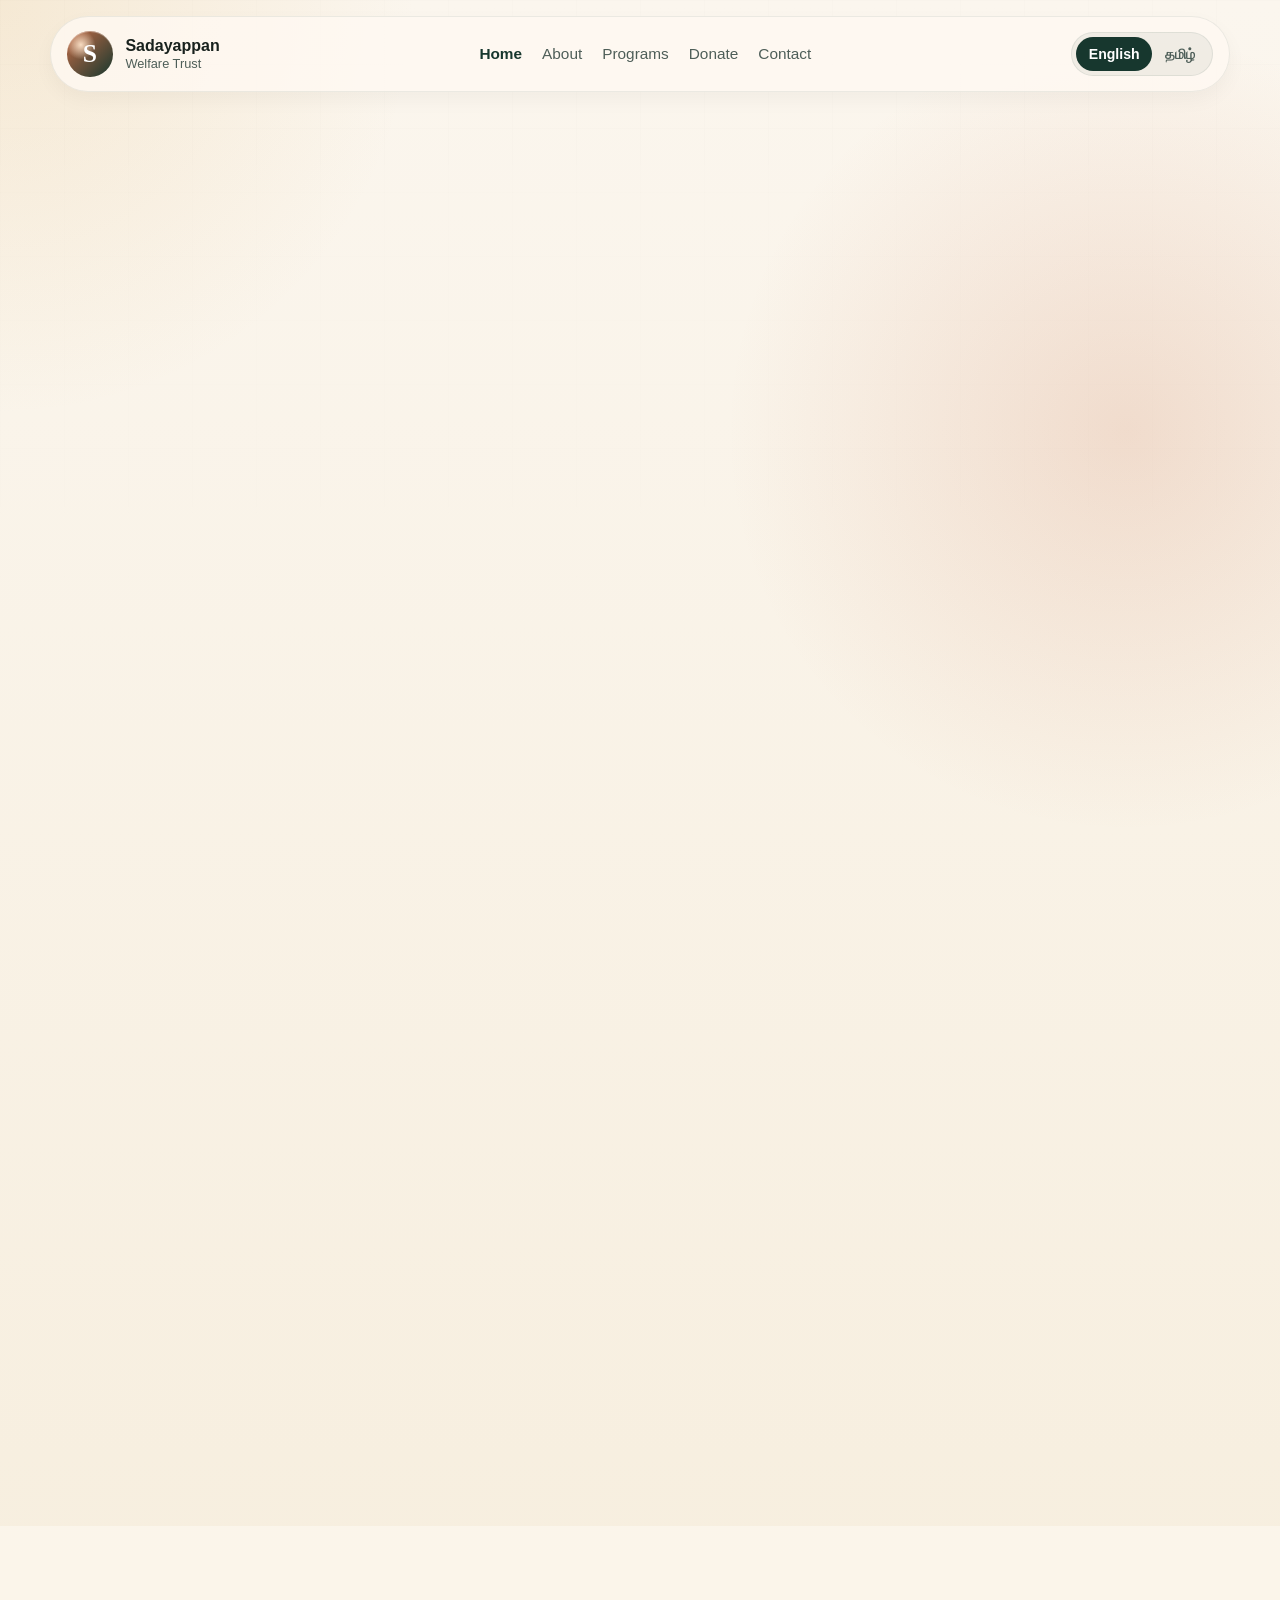
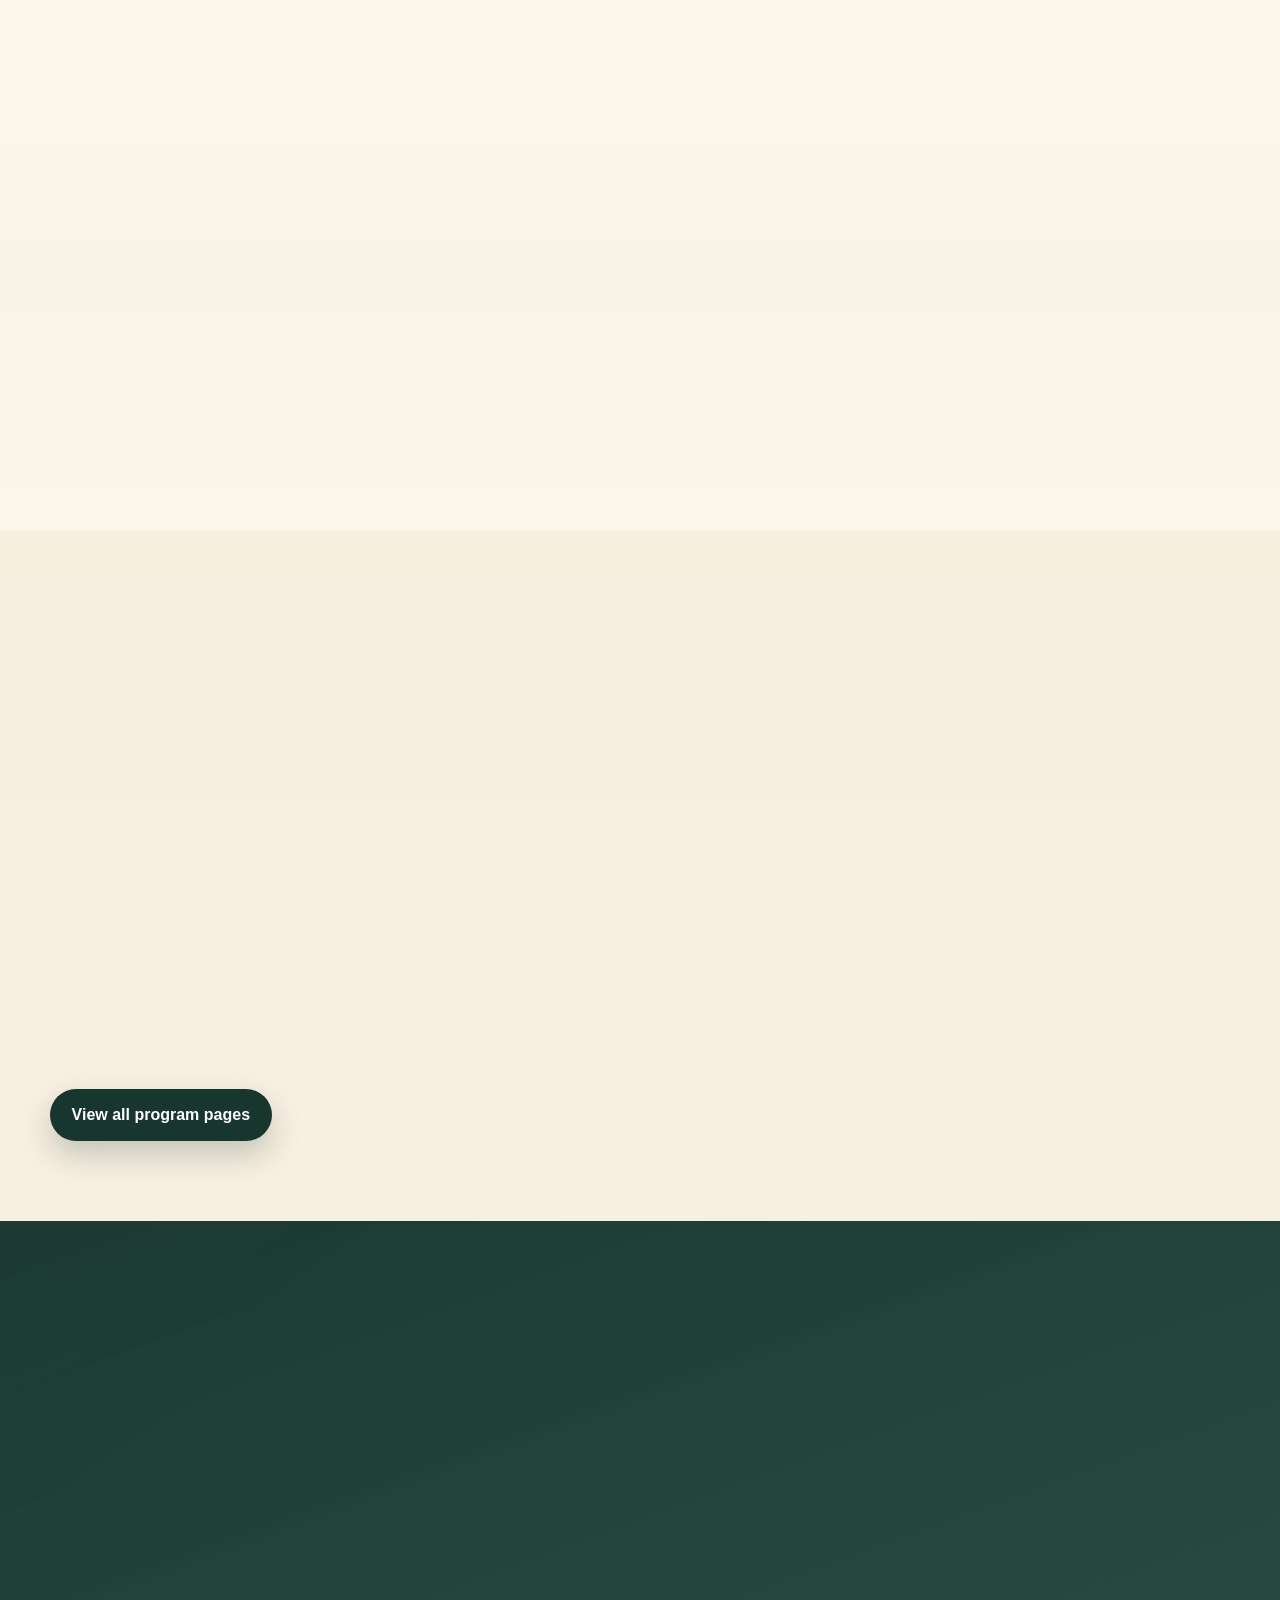
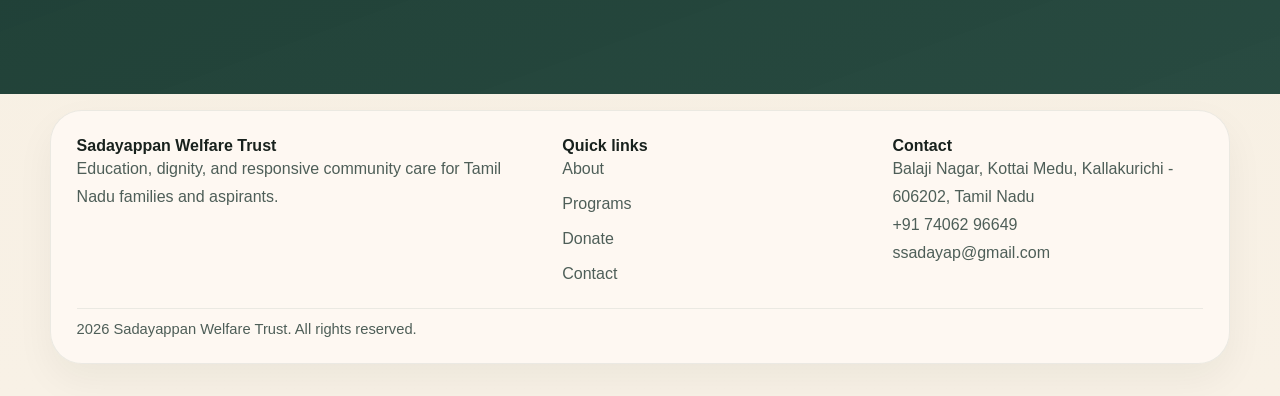
==== index.html @ 985711fc "Prepare Sadayappan Welfare Trust site for GitHub Pages" ====
<!DOCTYPE html>
<html lang="en">
  <head>
    <meta charset="UTF-8" />
    <meta name="viewport" content="width=device-width, initial-scale=1.0" />
    <meta
      name="description"
      content="Sadayappan Welfare Trust is a bilingual welfare website for education support, community care, volunteer outreach, and donor engagement."
    />
    <meta name="theme-color" content="#17372e" />
    <meta name="referrer" content="strict-origin-when-cross-origin" />
    <meta
      http-equiv="Content-Security-Policy"
      content="default-src 'self'; style-src 'self' https://fonts.googleapis.com; font-src 'self' https://fonts.gstatic.com; img-src 'self' data: https:; script-src 'self'; connect-src 'self' https://formsubmit.co; form-action 'self' https://formsubmit.co; base-uri 'self'; upgrade-insecure-requests"
    />
    <title>Sadayappan Welfare Trust | Home</title>
    <link rel="preconnect" href="https://fonts.googleapis.com" />
    <link rel="preconnect" href="https://fonts.gstatic.com" crossorigin />
    <link
      href="https://fonts.googleapis.com/css2?family=Cormorant+Garamond:wght@500;600;700&family=Manrope:wght@400;500;600;700;800&family=Noto+Sans+Tamil:wght@400;500;600;700&display=swap"
      rel="stylesheet"
    />
    <link rel="stylesheet" href="assets/css/styles.css" />
  </head>
  <body data-lang="en">
    <a class="skip-link" href="#main-content">Skip to content</a>

    <header class="site-header" id="site-header">
      <div class="container header-inner">
        <a class="brand" href="index.html" aria-label="Sadayappan Welfare Trust home">
          <span class="brand-mark" aria-hidden="true">S</span>
          <span class="brand-copy">
            <strong>Sadayappan</strong>
            <span>Welfare Trust</span>
          </span>
        </a>

        <nav class="site-nav" id="site-nav" aria-label="Primary navigation">
          <a href="index.html" aria-current="page">
            <span class="lang-en">Home</span>
            <span class="lang-ta">முகப்பு</span>
          </a>
          <a href="about.html">
            <span class="lang-en">About</span>
            <span class="lang-ta">அறிமுகம்</span>
          </a>
          <a href="programs.html">
            <span class="lang-en">Programs</span>
            <span class="lang-ta">திட்டங்கள்</span>
          </a>
          <a href="donate.html">
            <span class="lang-en">Donate</span>
            <span class="lang-ta">நன்கொடை</span>
          </a>
          <a href="contact.html">
            <span class="lang-en">Contact</span>
            <span class="lang-ta">தொடர்பு</span>
          </a>
        </nav>

        <div class="header-tools">
          <div class="lang-switcher" role="group" aria-label="Language switcher">
            <button class="lang-button" type="button" data-set-lang="en" aria-pressed="true">
              English
            </button>
            <button class="lang-button" type="button" data-set-lang="ta" aria-pressed="false">
              தமிழ்
            </button>
          </div>

          <button class="nav-toggle" type="button" aria-expanded="false" aria-controls="site-nav">
            <span class="lang-en">Menu</span>
            <span class="lang-ta">பட்டி</span>
          </button>
        </div>
      </div>
    </header>

    <main id="main-content">
      <section class="hero">
        <div class="container hero-grid">
          <div class="hero-copy reveal">
            <p class="eyebrow">
              <span class="lang-en">Kallakurichi, Tamil Nadu | Education, dignity, and community care</span>
              <span class="lang-ta">கள்ளக்குறிச்சி, தமிழ்நாடு | கல்வி, கண்ணியம், சமூக பரிவு</span>
            </p>

            <h1 class="lang-en">Building stronger futures through service that feels personal.</h1>
            <h1 class="lang-ta">ஒவ்வொரு குடும்பத்தையும் அணுகும் அக்கறையுடன் நம்பிக்கையான எதிர்காலம் உருவாக்குகிறோம்.</h1>

            <p class="lead lang-en">
              Sadayappan Welfare Trust supports students, families, women, and
              aspiring job seekers through welfare outreach, educational guidance,
              and dignified community service.
            </p>
            <p class="lead lang-ta">
              சதயப்பன் வெல்ஃபேர் டிரஸ்ட் மாணவர்கள், குடும்பங்கள், பெண்கள் மற்றும்
              வேலைவாய்ப்பு கனவுகளுடன் இருக்கும் இளைஞர்களுக்கு கல்வி வழிகாட்டல்,
              சமூக நல உதவி மற்றும் கண்ணியமான சேவையுடன் துணை நிற்கிறது.
            </p>

            <div class="hero-actions">
              <a class="button button-primary" href="programs.html">
                <span class="lang-en">Explore Programs</span>
                <span class="lang-ta">திட்டங்களை பாருங்கள்</span>
              </a>
              <a class="button button-secondary" href="donate.html">
                <span class="lang-en">Support the Trust</span>
                <span class="lang-ta">அறக்கட்டளைக்கு துணைநில்</span>
              </a>
            </div>

            <ul class="tag-list" aria-label="Core strengths">
              <li class="tag">
                <span class="lang-en">Education-led support</span>
                <span class="lang-ta">கல்வி மையப்படுத்திய ஆதரம்</span>
              </li>
              <li class="tag">
                <span class="lang-en">People-first outreach</span>
                <span class="lang-ta">மக்களை முதலில் நினைக்கும் சேவை</span>
              </li>
              <li class="tag">
                <span class="lang-en">Bilingual communication</span>
                <span class="lang-ta">இருமொழி தொடர்பு</span>
              </li>
            </ul>
          </div>

          <aside class="hero-panel reveal">
            <div class="panel-stack">
              <p class="eyebrow">
                <span class="lang-en">What this site now offers</span>
                <span class="lang-ta">இந்த தளம் இப்போது வழங்குவது</span>
              </p>

              <h2 class="lang-en">A full trust website that can speak to donors, volunteers, and families.</h2>
              <h2 class="lang-ta">தானதாரர்கள், தன்னார்வலர்கள் மற்றும் குடும்பங்களுடன் நேரடியாக பேசக்கூடிய முழுமையான தளம்.</h2>

              <div class="panel-card">
                <strong class="lang-en">Dedicated pages</strong>
                <strong class="lang-ta">தனித்தனி பக்கங்கள்</strong>
                <p class="lang-en">Home, about, programs, donation, and contact pages with one consistent design system.</p>
                <p class="lang-ta">முகப்பு, அறிமுகம், திட்டங்கள், நன்கொடை மற்றும் தொடர்பு பக்கங்கள் அனைத்தும் ஒரே வடிவமைப்பில் அமைக்கப்பட்டுள்ளன.</p>
              </div>

              <div class="panel-card">
                <strong class="lang-en">Tamil-ready content</strong>
                <strong class="lang-ta">தமிழ் உள்ளடக்கம்</strong>
                <p class="lang-en">Visitors can switch between English and Tamil from the header on every page.</p>
                <p class="lang-ta">ஒவ்வொரு பக்கத்திலும் தலைப்பகுதியில் இருந்து தமிழ் மற்றும் ஆங்கிலம் இடையே மாற்றிக்கொள்ளலாம்.</p>
              </div>

              <ul class="panel-list">
                <li>
                  <span class="lang-en">Donation enquiries can now be submitted online.</span>
                  <span class="lang-ta">நன்கொடை தொடர்பான விவரங்களை இப்போது ஆன்லைனில் அனுப்பலாம்.</span>
                </li>
                <li>
                  <span class="lang-en">Contact requests are routed through a live email-backed form flow.</span>
                  <span class="lang-ta">தொடர்பு கோரிக்கைகள் மின்னஞ்சல் அடிப்படையிலான நேரடி படிவமாக அனுப்பப்படுகின்றன.</span>
                </li>
                <li>
                  <span class="lang-en">The design stays warm, credible, and mobile-friendly.</span>
                  <span class="lang-ta">வடிவமைப்பு செம்மையானதும், நம்பிக்கையூட்டுவதும், மொபைலுக்கு ஏற்றதுமானதாகும்.</span>
                </li>
              </ul>
            </div>
          </aside>
        </div>
      </section>

      <section class="section">
        <div class="container">
          <div class="section-heading reveal">
            <p class="eyebrow">
              <span class="lang-en">Core commitments</span>
              <span class="lang-ta">முக்கிய உறுதிமொழிகள்</span>
            </p>
            <h2 class="lang-en">Service that is clear, practical, and rooted in dignity.</h2>
            <h2 class="lang-ta">கண்ணியத்துடன், தெளிவாகவும் பயனுள்ளதாகவும் வழங்கப்படும் சேவை.</h2>
          </div>

          <div class="metric-grid">
            <article class="metric-card reveal">
              <span>01</span>
              <strong class="lang-en">Support for learners</strong>
              <strong class="lang-ta">கற்றலாளர்களுக்கான ஆதரவு</strong>
              <p class="lang-en">Educational guidance, exam readiness, and practical encouragement for young aspirants.</p>
              <p class="lang-ta">மாணவர்கள் மற்றும் தேர்வர்களுக்கு கல்வி வழிகாட்டல், தேர்வு தயார் மற்றும் ஊக்கமளிக்கும் ஆதரவு.</p>
            </article>

            <article class="metric-card reveal">
              <span>02</span>
              <strong class="lang-en">Community response</strong>
              <strong class="lang-ta">சமூக பதிலளிப்பு</strong>
              <p class="lang-en">Families in need can reach the trust through clear contact and donation pathways.</p>
              <p class="lang-ta">தேவையுள்ள குடும்பங்கள் தெளிவான தொடர்பு மற்றும் நன்கொடை வழிகள் மூலம் அறக்கட்டளையை அணுகலாம்.</p>
            </article>

            <article class="metric-card reveal">
              <span>03</span>
              <strong class="lang-en">Trust-building communication</strong>
              <strong class="lang-ta">நம்பிக்கை உருவாக்கும் தொடர்பு</strong>
              <p class="lang-en">English and Tamil content helps the site connect with a wider local audience.</p>
              <p class="lang-ta">ஆங்கிலம் மற்றும் தமிழ் உள்ளடக்கம் மூலம் தளம் உள்ளூர் மக்களுடன் மேலும் நெருக்கமாக இணைகிறது.</p>
            </article>
          </div>
        </div>
      </section>

      <section class="section section-soft">
        <div class="container split-layout">
          <article class="story-card reveal">
            <p class="eyebrow">
              <span class="lang-en">Mission snapshot</span>
              <span class="lang-ta">பணியின் சாரம்</span>
            </p>
            <h2 class="lang-en">A welfare trust shaped by resilience, justice, and public good.</h2>
            <h2 class="lang-ta">முயற்சி, நீதி, மக்கள் நலம் ஆகியவற்றால் வடிவமைக்கப்பட்ட சமூக அறக்கட்டளை.</h2>
            <p class="lang-en">
              The trust carries forward a legacy of perseverance and fairness. It
              aims to create opportunities that do more than provide short-term
              relief: they build confidence, access, and momentum.
            </p>
            <p class="lang-ta">
              இந்த அறக்கட்டளை முயற்சி, நேர்மை மற்றும் நீதியின் பாரம்பரியத்தை
              தொடர்கிறது. தற்காலிக உதவியைத் தாண்டி நம்பிக்கை, அணுகல் மற்றும்
              முன்னேற்றத்தை உருவாக்கும் வாய்ப்புகளை ஏற்படுத்துவதே இதன் நோக்கம்.
            </p>
            <div class="hero-actions">
              <a class="button button-secondary" href="about.html">
                <span class="lang-en">Read the story</span>
                <span class="lang-ta">கதை அறிய</span>
              </a>
            </div>
          </article>

          <div class="value-list">
            <article class="value-card reveal">
              <h3 class="lang-en">Dignity first</h3>
              <h3 class="lang-ta">கண்ணியம் முதலில்</h3>
              <p class="lang-en">People should feel respected, safe, and heard whenever they approach the trust.</p>
              <p class="lang-ta">அறக்கட்டளையை அணுகும் ஒவ்வொருவரும் பாதுகாப்பாகவும் மதிப்புடனும் உணர வேண்டும்.</p>
            </article>
            <article class="value-card reveal">
              <h3 class="lang-en">Access with purpose</h3>
              <h3 class="lang-ta">பயன் தரும் அணுகல்</h3>
              <p class="lang-en">Support should lead to real opportunities in education, livelihoods, and public life.</p>
              <p class="lang-ta">உதவி கல்வி, வாழ்க்கைமுறை மற்றும் சமூக முன்னேற்றத்தில் உண்மையான வாய்ப்புகளாக மாற வேண்டும்.</p>
            </article>
            <article class="value-card reveal">
              <h3 class="lang-en">Clear communication</h3>
              <h3 class="lang-ta">தெளிவான தொடர்பு</h3>
              <p class="lang-en">Bilingual content and straightforward forms reduce friction for donors and families alike.</p>
              <p class="lang-ta">இருமொழி உள்ளடக்கம் மற்றும் எளிய படிவங்கள் தானதாரர்களுக்கும் குடும்பங்களுக்கும் உதவியாகின்றன.</p>
            </article>
          </div>
        </div>
      </section>

      <section class="section">
        <div class="container">
          <div class="section-heading reveal">
            <p class="eyebrow">
              <span class="lang-en">Program highlights</span>
              <span class="lang-ta">முக்கிய திட்டங்கள்</span>
            </p>
            <h2 class="lang-en">Focused work that can keep expanding with the trust.</h2>
            <h2 class="lang-ta">அறக்கட்டளையுடன் தொடர்ந்து வளரக்கூடிய மைய திட்டங்கள்.</h2>
            <p class="section-intro lang-en">
              The new structure makes it easy to showcase ongoing welfare work,
              public-service coaching, family support, and volunteer opportunities.
            </p>
            <p class="section-intro lang-ta">
              தொடர்ந்து நடைபெறும் சமூக நலப் பணி, பொது சேவை தேர்வு பயிற்சி,
              குடும்ப ஆதரவு மற்றும் தன்னார்வ வாய்ப்புகளை தெளிவாக காட்டும் வகையில்
              புதிய தளம் அமைக்கப்பட்டுள்ளது.
            </p>
          </div>

          <div class="card-grid cards-3">
            <article class="detail-card reveal">
              <div class="detail-card__top">
                <h3 class="lang-en">Educational support</h3>
                <h3 class="lang-ta">கல்வி ஆதரவு</h3>
                <span class="detail-card__index">01</span>
              </div>
              <p class="lang-en">Support learners with guidance, confidence, and resources that keep them moving forward.</p>
              <p class="lang-ta">மாணவர்கள் தொடர்ந்து முன்னேற வழிகாட்டல், தன்னம்பிக்கை மற்றும் தேவையான ஆதாரங்கள் வழங்கப்படுகின்றன.</p>
            </article>

            <article class="detail-card reveal">
              <div class="detail-card__top">
                <h3 class="lang-en">Career and exam coaching</h3>
                <h3 class="lang-ta">வேலைவாய்ப்பு மற்றும் தேர்வு பயிற்சி</h3>
                <span class="detail-card__index">02</span>
              </div>
              <p class="lang-en">Create a visible home for initiatives such as TNPSC guidance, mentoring, and aspirant support.</p>
              <p class="lang-ta">TNPSC வழிகாட்டல், வழிநடத்தல் மற்றும் தேர்வர்களுக்கான ஆதரவை தெளிவாக காட்டும் இடமாக இது அமையும்.</p>
            </article>

            <article class="detail-card reveal">
              <div class="detail-card__top">
                <h3 class="lang-en">Family and welfare outreach</h3>
                <h3 class="lang-ta">குடும்ப மற்றும் சமூக நல அணுகல்</h3>
                <span class="detail-card__index">03</span>
              </div>
              <p class="lang-en">Respond to community needs through a clear path for requests, volunteering, and donor support.</p>
              <p class="lang-ta">தேவையுள்ளவர்களுக்கு கோரிக்கை, தன்னார்வம் மற்றும் தான உதவியை ஒரே இடத்தில் இணைக்கும் அமைப்பு.</p>
            </article>
          </div>

          <div class="hero-actions">
            <a class="button button-primary" href="programs.html">
              <span class="lang-en">View all program pages</span>
              <span class="lang-ta">அனைத்து திட்டங்களையும் காண</span>
            </a>
          </div>
        </div>
      </section>

      <section class="section section-contrast">
        <div class="container">
          <div class="cta-band reveal">
            <div class="cta-band__content">
              <p class="eyebrow">
                <span class="lang-en">Take the next step</span>
                <span class="lang-ta">அடுத்த படி</span>
              </p>
              <h2 class="lang-en">Support the trust, send an enquiry, or invite someone to volunteer.</h2>
              <h2 class="lang-ta">அறக்கட்டளைக்கு துணைநில்க, ஒரு கோரிக்கை அனுப்பு, அல்லது ஒருவரை தன்னார்வமாக இணைக்குங்கள்.</h2>
              <p class="lang-en">
                The site now has dedicated routes for donations and contact, so
                visitors can act without searching through a long single page.
              </p>
              <p class="lang-ta">
                இப்போது நன்கொடை மற்றும் தொடர்புக்கான தனி பக்கங்கள் உள்ளதால்,
                பார்வையாளர்கள் எளிதாக அடுத்த செயலை மேற்கொள்ள முடியும்.
              </p>
            </div>

            <div class="cta-band__actions">
              <a class="button button-primary" href="donate.html">
                <span class="lang-en">Open donation page</span>
                <span class="lang-ta">நன்கொடை பக்கம்</span>
              </a>
              <a class="button button-ghost" href="contact.html">
                <span class="lang-en">Open contact page</span>
                <span class="lang-ta">தொடர்பு பக்கம்</span>
              </a>
            </div>
          </div>
        </div>
      </section>
    </main>

    <footer class="site-footer">
      <div class="container footer-grid">
        <div class="footer-block">
          <strong>Sadayappan Welfare Trust</strong>
          <p class="lang-en">Education, dignity, and responsive community care for Tamil Nadu families and aspirants.</p>
          <p class="lang-ta">தமிழ்நாட்டின் குடும்பங்கள் மற்றும் முன்னேற விரும்பும் இளைஞர்களுக்கான கல்வி, கண்ணியம் மற்றும் சமூக பரிவு.</p>
        </div>

        <div class="footer-block">
          <strong>
            <span class="lang-en">Quick links</span>
            <span class="lang-ta">விரைவு இணைப்புகள்</span>
          </strong>
          <ul class="footer-links">
            <li><a href="about.html"><span class="lang-en">About</span><span class="lang-ta">அறிமுகம்</span></a></li>
            <li><a href="programs.html"><span class="lang-en">Programs</span><span class="lang-ta">திட்டங்கள்</span></a></li>
            <li><a href="donate.html"><span class="lang-en">Donate</span><span class="lang-ta">நன்கொடை</span></a></li>
            <li><a href="contact.html"><span class="lang-en">Contact</span><span class="lang-ta">தொடர்பு</span></a></li>
          </ul>
        </div>

        <div class="footer-block">
          <strong>
            <span class="lang-en">Contact</span>
            <span class="lang-ta">தொடர்பு</span>
          </strong>
          <p>Balaji Nagar, Kottai Medu, Kallakurichi - 606202, Tamil Nadu</p>
          <p><a href="tel:+917406296649">+91 74062 96649</a></p>
          <p><a href="mailto:ssadayap@gmail.com">ssadayap@gmail.com</a></p>
        </div>

        <p class="footer-copy">
          <span data-year></span> Sadayappan Welfare Trust. All rights reserved.
        </p>
      </div>
    </footer>

    <script src="assets/js/script.js"></script>
  </body>
</html>
---- assets/css/styles.css ----
:root {
  --bg: #f7efe2;
  --bg-soft: #fff9f1;
  --surface: rgba(255, 255, 255, 0.82);
  --surface-strong: #fffdfa;
  --surface-dark: #14342c;
  --ink: #18211d;
  --ink-soft: #4e5e58;
  --brand: #17372e;
  --brand-soft: #3f6557;
  --accent: #c56d47;
  --accent-soft: #efd1c2;
  --gold: #d8a44d;
  --line: rgba(23, 55, 46, 0.12);
  --line-strong: rgba(23, 55, 46, 0.18);
  --success: #1f6c4a;
  --error: #a84135;
  --shadow-lg: 0 26px 72px rgba(27, 44, 36, 0.12);
  --shadow-md: 0 18px 42px rgba(27, 44, 36, 0.08);
  --radius-xl: 32px;
  --radius-lg: 24px;
  --radius-md: 18px;
  --radius-sm: 14px;
  --container: min(1180px, calc(100vw - 2rem));
}

*,
*::before,
*::after {
  box-sizing: border-box;
}

html {
  scroll-behavior: smooth;
}

body {
  margin: 0;
  min-height: 100vh;
  color: var(--ink);
  font-family: "Manrope", sans-serif;
  background:
    radial-gradient(circle at top left, rgba(216, 164, 77, 0.16), transparent 26rem),
    radial-gradient(circle at 88% 12%, rgba(197, 109, 71, 0.18), transparent 25rem),
    linear-gradient(180deg, #fbf6ee 0%, #f6eddc 52%, #f8f1e6 100%);
}

body::before {
  content: "";
  position: fixed;
  inset: 0;
  background-image:
    linear-gradient(rgba(23, 55, 46, 0.035) 1px, transparent 1px),
    linear-gradient(90deg, rgba(23, 55, 46, 0.035) 1px, transparent 1px);
  background-size: 64px 64px;
  mask-image: linear-gradient(180deg, rgba(0, 0, 0, 0.22), transparent 76%);
  pointer-events: none;
  z-index: -1;
}

body[data-lang="en"] .lang-ta {
  display: none !important;
}

body[data-lang="ta"] .lang-en {
  display: none !important;
}

.lang-ta {
  font-family: "Noto Sans Tamil", sans-serif;
  letter-spacing: 0;
}

::selection {
  background: rgba(197, 109, 71, 0.22);
}

img {
  max-width: 100%;
  display: block;
}

a {
  color: inherit;
  text-decoration: none;
}

button,
input,
select,
textarea {
  font: inherit;
}

button,
a {
  -webkit-tap-highlight-color: transparent;
}

[hidden] {
  display: none !important;
}

.skip-link {
  position: absolute;
  top: -3rem;
  left: 1rem;
  z-index: 1000;
  padding: 0.85rem 1rem;
  border-radius: 999px;
  background: var(--brand);
  color: #fff;
}

.skip-link:focus {
  top: 1rem;
}

.container {
  width: var(--container);
  margin: 0 auto;
}

.eyebrow {
  margin: 0 0 1rem;
  color: var(--brand-soft);
  text-transform: uppercase;
  letter-spacing: 0.16em;
  font-size: 0.74rem;
  font-weight: 800;
}

h1,
h2,
h3,
h4 {
  margin: 0;
  font-family: "Cormorant Garamond", serif;
  line-height: 0.96;
}

h1 {
  font-size: clamp(3rem, 6vw, 5.8rem);
  letter-spacing: -0.04em;
}

h2 {
  font-size: clamp(2.2rem, 4.2vw, 3.8rem);
  letter-spacing: -0.03em;
}

h3 {
  font-size: 1.85rem;
  letter-spacing: -0.02em;
}

p {
  margin: 0;
}

.site-header {
  position: sticky;
  top: 0;
  z-index: 30;
  padding: 1rem 0;
  transition:
    background-color 0.25s ease,
    box-shadow 0.25s ease,
    backdrop-filter 0.25s ease;
}

.site-header.is-scrolled {
  background: rgba(250, 245, 236, 0.74);
  box-shadow: 0 14px 36px rgba(24, 34, 29, 0.08);
  backdrop-filter: blur(16px);
}

.header-inner {
  position: relative;
  display: flex;
  align-items: center;
  justify-content: space-between;
  gap: 1.25rem;
  padding: 0.9rem 1rem;
  border: 1px solid rgba(23, 55, 46, 0.08);
  border-radius: 999px;
  background: rgba(255, 249, 242, 0.78);
  box-shadow: 0 8px 20px rgba(24, 34, 29, 0.04);
}

.brand {
  display: inline-flex;
  align-items: center;
  gap: 0.8rem;
  min-width: 0;
}

.brand-mark {
  display: grid;
  place-items: center;
  width: 2.85rem;
  height: 2.85rem;
  border-radius: 50%;
  background:
    radial-gradient(circle at 30% 30%, #f8dcc2, transparent 32%),
    linear-gradient(135deg, var(--accent), var(--brand));
  color: #fff;
  font-family: "Cormorant Garamond", serif;
  font-size: 1.6rem;
  font-weight: 700;
  box-shadow: inset 0 1px 0 rgba(255, 255, 255, 0.35);
}

.brand-copy {
  display: flex;
  flex-direction: column;
  gap: 0.08rem;
  line-height: 1.05;
}

.brand-copy strong {
  font-size: 1rem;
}

.brand-copy span {
  color: var(--ink-soft);
  font-size: 0.8rem;
}

.site-nav {
  display: flex;
  align-items: center;
  gap: 1.25rem;
  font-size: 0.96rem;
}

.site-nav a {
  color: var(--ink-soft);
  transition: color 0.2s ease;
}

.site-nav a:hover,
.site-nav a:focus-visible,
.site-nav a[aria-current="page"] {
  color: var(--brand);
}

.site-nav a[aria-current="page"] {
  font-weight: 800;
}

.header-tools {
  display: flex;
  align-items: center;
  gap: 0.8rem;
}

.lang-switcher {
  display: inline-flex;
  align-items: center;
  padding: 0.25rem;
  border-radius: 999px;
  background: rgba(23, 55, 46, 0.06);
  border: 1px solid rgba(23, 55, 46, 0.08);
}

.lang-button {
  border: 0;
  border-radius: 999px;
  background: transparent;
  color: var(--ink-soft);
  padding: 0.55rem 0.8rem;
  font-size: 0.88rem;
  font-weight: 700;
  cursor: pointer;
}

.lang-button.is-active {
  background: var(--brand);
  color: #fff;
}

.nav-toggle {
  display: none;
  border: 0;
  border-radius: 999px;
  background: var(--brand);
  color: #fff;
  padding: 0.85rem 1rem;
  font-weight: 700;
  cursor: pointer;
}

.button {
  display: inline-flex;
  align-items: center;
  justify-content: center;
  min-height: 3.2rem;
  padding: 0.95rem 1.35rem;
  border-radius: 999px;
  font-weight: 800;
  transition:
    transform 0.2s ease,
    box-shadow 0.2s ease,
    background-color 0.2s ease,
    border-color 0.2s ease;
}

.button:hover,
.button:focus-visible {
  transform: translateY(-2px);
}

.button-primary {
  background: var(--brand);
  color: #fff;
  box-shadow: 0 14px 30px rgba(23, 55, 46, 0.22);
}

.button-secondary {
  border: 1px solid rgba(23, 55, 46, 0.14);
  background: rgba(255, 255, 255, 0.72);
  color: var(--ink);
}

.button-ghost {
  border: 1px solid rgba(255, 255, 255, 0.16);
  background: rgba(255, 255, 255, 0.08);
  color: #fff7ef;
}

.hero {
  padding: 3rem 0 2rem;
}

.hero-grid,
.page-hero__grid,
.split-layout,
.form-wrap {
  display: grid;
  grid-template-columns: 1.06fr 0.94fr;
  gap: 1.5rem;
  align-items: stretch;
}

.hero-copy,
.hero-panel,
.page-hero__content,
.page-hero__aside,
.story-card,
.form-shell,
.form-side,
.cta-band,
.timeline-item,
.metric-card,
.detail-card,
.support-card,
.contact-card,
.faq-card {
  border: 1px solid rgba(23, 55, 46, 0.08);
  box-shadow: var(--shadow-md);
}

.hero-copy,
.page-hero__content {
  padding: clamp(2rem, 4vw, 4rem);
  border-radius: var(--radius-xl);
  background:
    linear-gradient(145deg, rgba(255, 255, 255, 0.84), rgba(255, 251, 245, 0.94)),
    linear-gradient(135deg, rgba(216, 164, 77, 0.1), transparent 48%);
  overflow: hidden;
}

.hero-copy::after,
.page-hero__content::after {
  content: "";
  position: absolute;
  right: -4rem;
  bottom: -4.5rem;
  width: 14rem;
  height: 14rem;
  border-radius: 50%;
  background: radial-gradient(circle, rgba(197, 109, 71, 0.18), transparent 68%);
  pointer-events: none;
}

.hero-copy,
.page-hero__content {
  position: relative;
}

.lead {
  margin-top: 1.35rem;
  max-width: 60ch;
  color: var(--ink-soft);
  line-height: 1.8;
  font-size: 1.02rem;
}

.hero-actions,
.cta-band__actions {
  display: flex;
  flex-wrap: wrap;
  gap: 0.9rem;
  margin-top: 2rem;
}

.tag-list,
.panel-list,
.footer-links {
  list-style: none;
  padding: 0;
  margin: 0;
}

.tag-list {
  display: flex;
  flex-wrap: wrap;
  gap: 0.75rem;
  margin-top: 2rem;
}

.tag {
  display: inline-flex;
  align-items: center;
  gap: 0.4rem;
  padding: 0.8rem 1rem;
  border-radius: 999px;
  background: rgba(255, 255, 255, 0.76);
  border: 1px solid rgba(23, 55, 46, 0.08);
  color: var(--ink-soft);
  font-size: 0.92rem;
}

.hero-panel,
.page-hero__aside,
.cta-band {
  position: relative;
  padding: 2rem;
  border-radius: var(--radius-xl);
  background:
    linear-gradient(160deg, rgba(23, 55, 46, 0.98), rgba(34, 79, 67, 0.94)),
    linear-gradient(120deg, rgba(216, 164, 77, 0.18), transparent 58%);
  color: #fff7ee;
  overflow: hidden;
}

.hero-panel::before,
.page-hero__aside::before,
.cta-band::before {
  content: "";
  position: absolute;
  inset: 1.4rem auto auto 1.4rem;
  width: 11rem;
  height: 11rem;
  border-radius: 50%;
  border: 1px solid rgba(255, 249, 242, 0.12);
}

.hero-panel::after,
.page-hero__aside::after,
.cta-band::after {
  content: "";
  position: absolute;
  left: 1rem;
  bottom: 1rem;
  width: 6rem;
  height: 6rem;
  border-radius: 50%;
  background: radial-gradient(circle, rgba(216, 164, 77, 0.78), transparent 72%);
}

.panel-stack {
  position: relative;
  z-index: 1;
  display: grid;
  gap: 1rem;
}

.panel-card {
  padding: 1rem;
  border-radius: var(--radius-md);
  background: rgba(255, 255, 255, 0.08);
  border: 1px solid rgba(255, 255, 255, 0.08);
}

.panel-card strong {
  display: block;
  font-size: 1.08rem;
}

.panel-card p,
.panel-list li,
.page-hero__aside p,
.cta-band p {
  color: rgba(255, 244, 231, 0.8);
  line-height: 1.75;
}

.panel-list {
  display: grid;
  gap: 0.75rem;
}

.panel-list li {
  position: relative;
  padding-left: 1.15rem;
}

.panel-list li::before {
  content: "";
  position: absolute;
  left: 0;
  top: 0.68rem;
  width: 0.45rem;
  height: 0.45rem;
  border-radius: 50%;
  background: var(--gold);
}

.section {
  padding: 5rem 0;
}

.section-soft {
  background: rgba(255, 251, 245, 0.5);
}

.section-contrast {
  background:
    linear-gradient(160deg, rgba(23, 55, 46, 0.98), rgba(29, 65, 56, 0.95)),
    linear-gradient(145deg, rgba(216, 164, 77, 0.15), transparent 44%);
  color: #fff7ee;
}

.section-contrast .eyebrow {
  color: rgba(255, 244, 231, 0.7);
}

.section-contrast .section-intro,
.section-contrast .process-card p {
  color: rgba(255, 244, 231, 0.76);
}

.section-heading {
  max-width: 44rem;
}

.section-intro {
  margin-top: 1rem;
  color: var(--ink-soft);
  line-height: 1.8;
}

.metric-grid,
.card-grid,
.support-grid,
.contact-grid,
.process-grid {
  display: grid;
  gap: 1rem;
  margin-top: 2rem;
}

.metric-grid {
  grid-template-columns: repeat(3, minmax(0, 1fr));
}

.card-grid {
  grid-template-columns: repeat(2, minmax(0, 1fr));
}

.card-grid.cards-3 {
  grid-template-columns: repeat(3, minmax(0, 1fr));
}

.support-grid,
.contact-grid,
.process-grid {
  grid-template-columns: repeat(3, minmax(0, 1fr));
}

.metric-card,
.detail-card,
.support-card,
.contact-card,
.faq-card,
.process-card {
  padding: 1.45rem;
  border-radius: var(--radius-lg);
  background:
    linear-gradient(180deg, rgba(255, 255, 255, 0.84), rgba(255, 250, 243, 0.95)),
    linear-gradient(135deg, rgba(239, 209, 194, 0.18), transparent 52%);
}

.metric-card strong,
.detail-card h3,
.support-card h3,
.contact-card h3,
.faq-card h3 {
  display: block;
}

.metric-card p,
.detail-card p,
.support-card p,
.contact-card p,
.story-card p,
.value-card p,
.faq-card p,
.timeline-item p,
.form-side p,
.form-note {
  margin-top: 0.7rem;
  color: var(--ink-soft);
  line-height: 1.8;
}

.metric-card span,
.detail-card__index,
.timeline-item__step {
  display: inline-flex;
  align-items: center;
  justify-content: center;
  width: 2.25rem;
  height: 2.25rem;
  border-radius: 50%;
  background: rgba(23, 55, 46, 0.08);
  color: var(--brand);
  font-weight: 800;
  font-size: 0.84rem;
}

.detail-card__top {
  display: flex;
  align-items: center;
  justify-content: space-between;
  gap: 1rem;
  margin-bottom: 1rem;
}

.split-layout {
  align-items: start;
}

.story-card {
  padding: 1.8rem;
  border-radius: var(--radius-xl);
  background: rgba(255, 255, 255, 0.82);
}

.value-list {
  display: grid;
  gap: 1rem;
}

.value-card {
  padding: 1.35rem;
  border-radius: var(--radius-lg);
  background: rgba(255, 255, 255, 0.74);
  border: 1px solid rgba(23, 55, 46, 0.08);
  box-shadow: 0 14px 30px rgba(27, 44, 36, 0.06);
}

.value-card h3 {
  font-size: 1.55rem;
}

.page-hero {
  padding: 2.7rem 0 1.25rem;
}

.page-hero__content {
  min-height: 100%;
}

.breadcrumb {
  display: flex;
  flex-wrap: wrap;
  gap: 0.6rem;
  color: var(--ink-soft);
  font-size: 0.92rem;
  margin-bottom: 1rem;
}

.breadcrumb span:last-child {
  color: var(--brand);
  font-weight: 800;
}

.timeline {
  display: grid;
  gap: 1rem;
  margin-top: 2rem;
}

.timeline-item {
  display: grid;
  grid-template-columns: auto 1fr;
  gap: 1rem;
  padding: 1.35rem;
  border-radius: var(--radius-lg);
  background: rgba(255, 255, 255, 0.82);
}

.timeline-item__step {
  margin-top: 0.25rem;
}

.timeline-item h3 {
  font-size: 1.6rem;
}

.process-card {
  background: rgba(255, 255, 255, 0.08);
  border-color: rgba(255, 255, 255, 0.08);
}

.process-card strong {
  display: block;
  font-size: 1.04rem;
  text-transform: uppercase;
  letter-spacing: 0.08em;
}

.form-shell,
.form-side {
  padding: 1.8rem;
  border-radius: var(--radius-xl);
  background: rgba(255, 255, 255, 0.82);
}

.form-shell {
  display: grid;
  gap: 1rem;
}

.form-side {
  background:
    linear-gradient(160deg, rgba(23, 55, 46, 0.98), rgba(33, 73, 63, 0.94)),
    linear-gradient(135deg, rgba(216, 164, 77, 0.16), transparent 44%);
  color: #fff7ef;
}

.form-side p,
.form-side li {
  color: rgba(255, 244, 231, 0.8);
}

.field-grid {
  display: grid;
  grid-template-columns: repeat(2, minmax(0, 1fr));
  gap: 1rem;
}

.field,
.field--full {
  display: flex;
  flex-direction: column;
  gap: 0.5rem;
}

.field--full {
  grid-column: 1 / -1;
}

.field label {
  font-size: 0.94rem;
  font-weight: 700;
  color: var(--ink);
}

.field input,
.field select,
.field textarea {
  width: 100%;
  border: 1px solid rgba(23, 55, 46, 0.12);
  border-radius: 16px;
  padding: 0.95rem 1rem;
  background: rgba(255, 255, 255, 0.78);
  color: var(--ink);
}

.field textarea {
  min-height: 9rem;
  resize: vertical;
}

.field input:focus,
.field select:focus,
.field textarea:focus {
  outline: 0;
  border-color: rgba(23, 55, 46, 0.34);
  box-shadow: 0 0 0 4px rgba(23, 55, 46, 0.08);
}

.form-note {
  font-size: 0.92rem;
}

.form-actions {
  display: flex;
  flex-wrap: wrap;
  align-items: center;
  gap: 1rem;
}

.status-message {
  min-height: 1.5rem;
  font-size: 0.94rem;
  font-weight: 700;
}

.status-message[data-state="pending"] {
  color: var(--brand);
}

.status-message[data-state="success"] {
  color: var(--success);
}

.status-message[data-state="error"] {
  color: var(--error);
}

.hp-field {
  position: absolute;
  left: -9999px;
  opacity: 0;
  pointer-events: none;
}

.cta-band {
  display: flex;
  align-items: center;
  justify-content: space-between;
  gap: 1.5rem;
}

.cta-band__content {
  position: relative;
  z-index: 1;
  max-width: 40rem;
}

.site-footer {
  padding: 1rem 0 2rem;
}

.footer-grid {
  display: grid;
  grid-template-columns: 1.2fr 0.8fr 0.8fr;
  gap: 1.2rem;
  padding: 1.6rem;
  border-radius: var(--radius-xl);
  background: rgba(255, 251, 245, 0.8);
  border: 1px solid rgba(23, 55, 46, 0.08);
  box-shadow: 0 16px 38px rgba(24, 34, 29, 0.05);
}

.footer-block strong {
  display: block;
}

.footer-block p,
.footer-links a {
  color: var(--ink-soft);
  line-height: 1.75;
}

.footer-links {
  display: grid;
  gap: 0.45rem;
}

.footer-copy {
  grid-column: 1 / -1;
  padding-top: 0.8rem;
  border-top: 1px solid rgba(23, 55, 46, 0.08);
  color: var(--ink-soft);
  font-size: 0.92rem;
}

.reveal {
  opacity: 0;
  transform: translateY(18px);
  transition:
    opacity 0.55s ease,
    transform 0.55s ease;
}

.reveal.is-visible {
  opacity: 1;
  transform: translateY(0);
}

:focus-visible {
  outline: 3px solid rgba(197, 109, 71, 0.4);
  outline-offset: 3px;
}

@media (max-width: 1024px) {
  .hero-grid,
  .page-hero__grid,
  .split-layout,
  .form-wrap,
  .metric-grid,
  .card-grid.cards-3,
  .support-grid,
  .contact-grid,
  .process-grid,
  .footer-grid {
    grid-template-columns: 1fr;
  }

  .card-grid,
  .field-grid {
    grid-template-columns: 1fr;
  }

  .cta-band {
    flex-direction: column;
    align-items: flex-start;
  }
}

@media (max-width: 880px) {
  .header-inner {
    border-radius: 28px;
    padding: 0.9rem;
  }

  .nav-toggle {
    display: inline-flex;
  }

  .site-nav {
    position: absolute;
    top: calc(100% + 0.75rem);
    left: 1rem;
    right: 1rem;
    display: none;
    flex-direction: column;
    align-items: stretch;
    gap: 0.35rem;
    padding: 0.9rem;
    border-radius: 24px;
    background: rgba(255, 251, 245, 0.98);
    border: 1px solid rgba(23, 55, 46, 0.1);
    box-shadow: 0 18px 36px rgba(24, 34, 29, 0.08);
  }

  .site-nav.is-open {
    display: flex;
  }

  .site-nav a {
    padding: 0.85rem 0.8rem;
    border-radius: 14px;
  }
}

@media (max-width: 720px) {
  .site-header {
    padding: 0.75rem 0;
  }

  h1 {
    font-size: clamp(2.6rem, 13vw, 4rem);
  }

  h2 {
    font-size: clamp(2rem, 10vw, 3rem);
  }

  .hero,
  .page-hero {
    padding-top: 1.5rem;
  }

  .hero-copy,
  .hero-panel,
  .page-hero__content,
  .page-hero__aside,
  .story-card,
  .form-shell,
  .form-side,
  .cta-band,
  .footer-grid {
    border-radius: 24px;
  }

  .header-tools {
    gap: 0.55rem;
  }

  .lang-switcher {
    order: 2;
  }

  .nav-toggle {
    order: 3;
  }

  .hero-actions,
  .cta-band__actions,
  .form-actions {
    flex-direction: column;
    align-items: stretch;
  }

  .button {
    width: 100%;
  }

  .timeline-item {
    grid-template-columns: 1fr;
  }
}

@media (prefers-reduced-motion: reduce) {
  html {
    scroll-behavior: auto;
  }

  *,
  *::before,
  *::after {
    animation-duration: 0.01ms !important;
    animation-iteration-count: 1 !important;
    transition-duration: 0.01ms !important;
  }

  .reveal,
  .reveal.is-visible {
    opacity: 1;
    transform: none;
  }
}
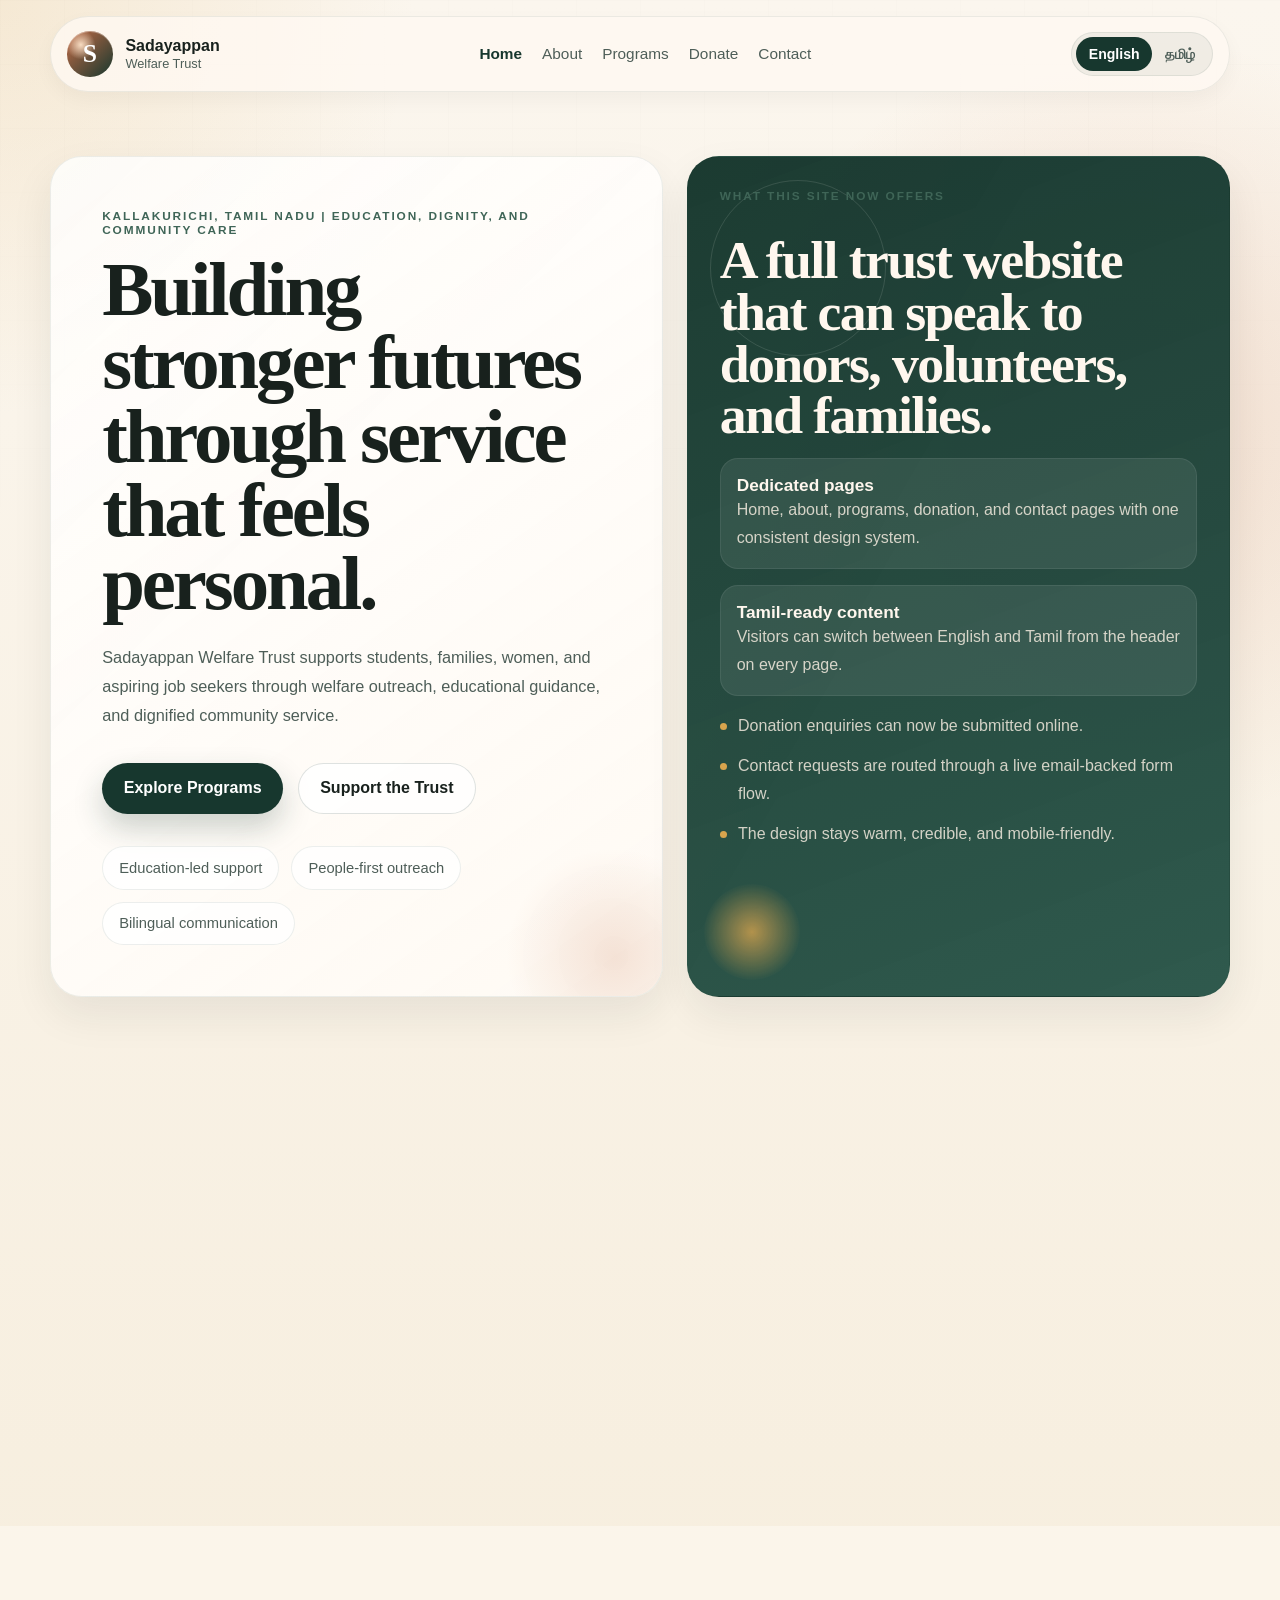
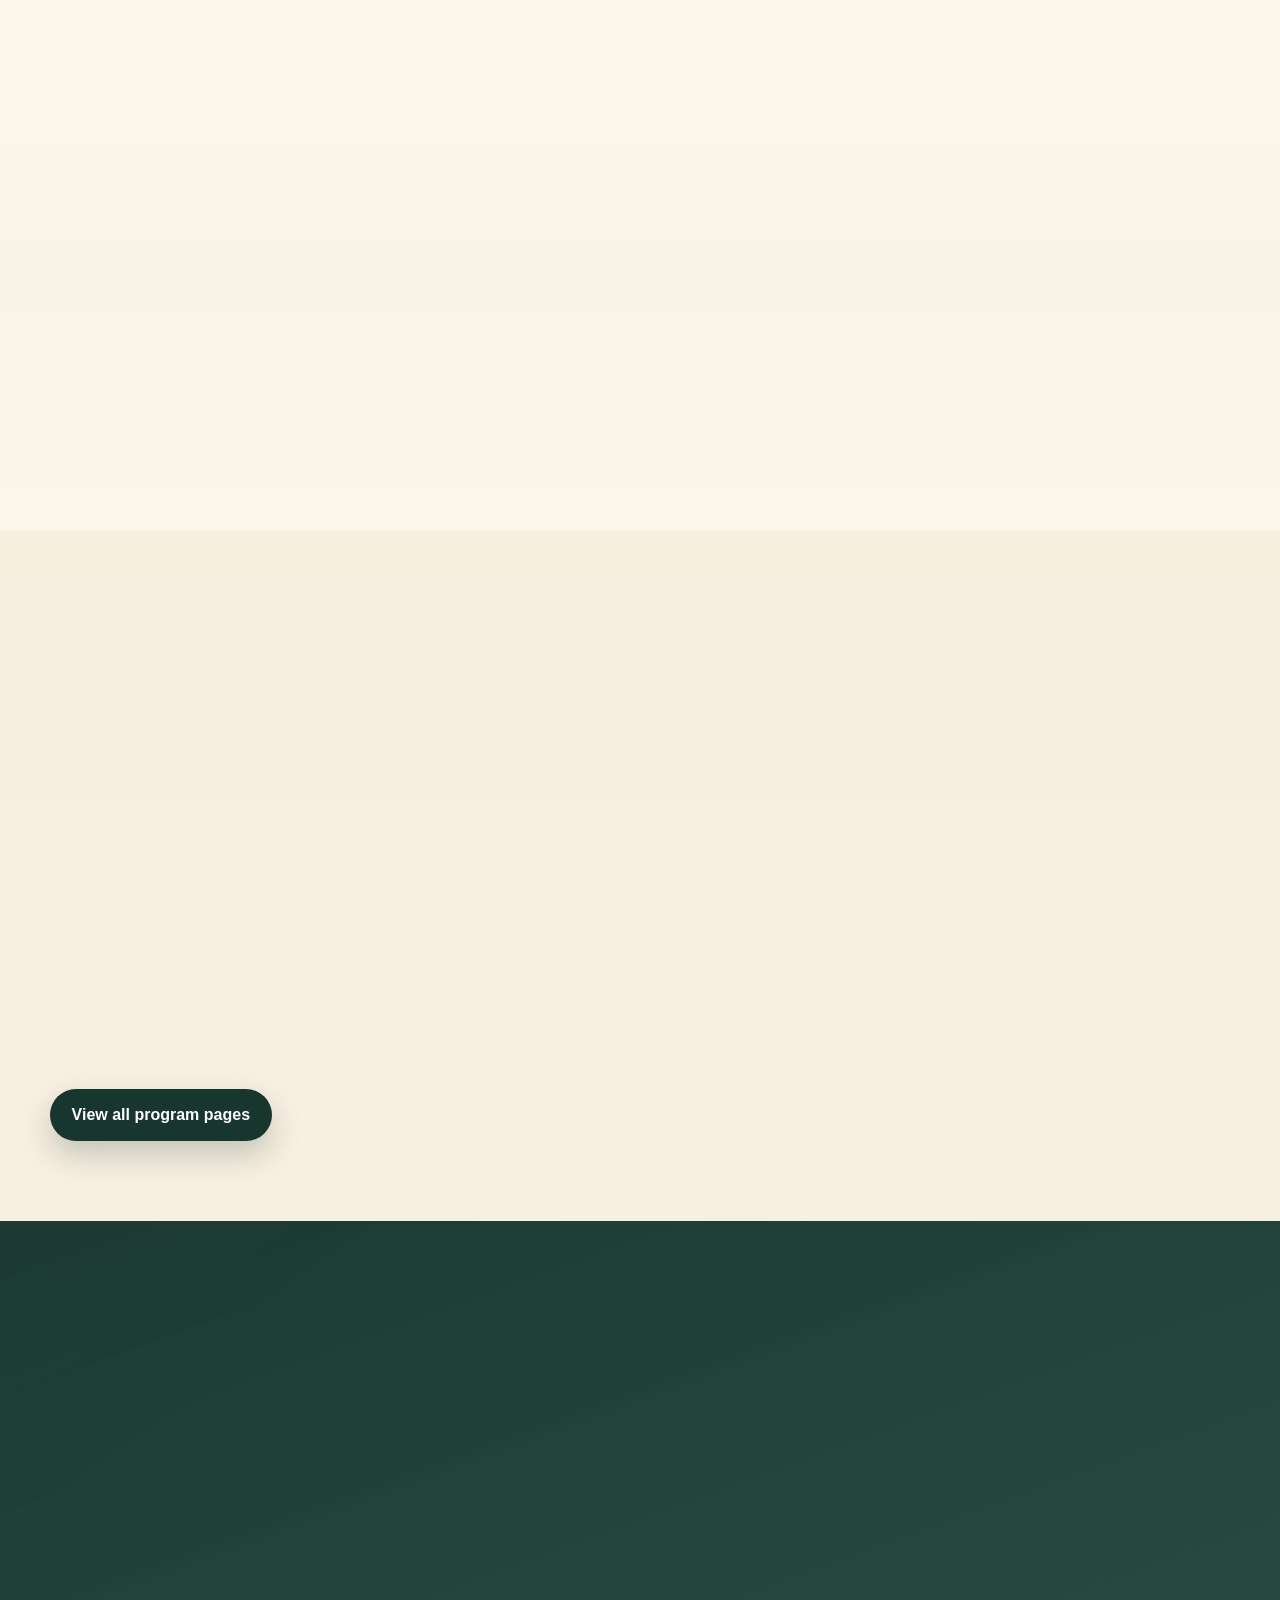
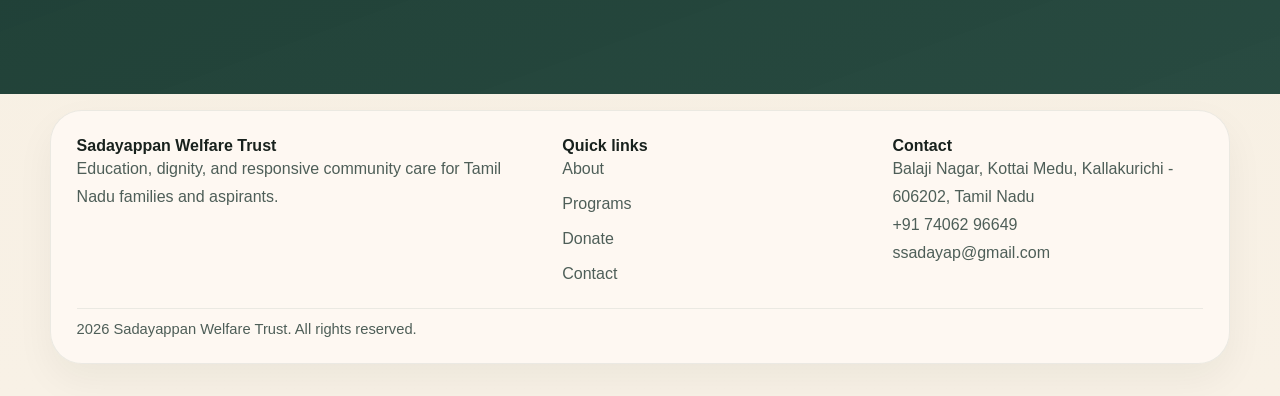
==== commit d0dc864d: "Add launch metadata, sitemap, and social preview assets" ====
--- a/index.html
+++ b/index.html
@@ -7,6 +7,8 @@
       name="description"
       content="Sadayappan Welfare Trust is a bilingual welfare website for education support, community care, volunteer outreach, and donor engagement."
     />
+    <meta name="robots" content="index,follow" />
+    <meta name="author" content="Sadayappan Welfare Trust" />
     <meta name="theme-color" content="#17372e" />
     <meta name="referrer" content="strict-origin-when-cross-origin" />
     <meta
@@ -14,6 +16,37 @@
       content="default-src 'self'; style-src 'self' https://fonts.googleapis.com; font-src 'self' https://fonts.gstatic.com; img-src 'self' data: https:; script-src 'self'; connect-src 'self' https://formsubmit.co; form-action 'self' https://formsubmit.co; base-uri 'self'; upgrade-insecure-requests"
     />
     <title>Sadayappan Welfare Trust | Home</title>
+    <link rel="canonical" href="https://sadayappanwelfaretrust-dotcom.github.io/swt-test/" />
+    <meta property="og:type" content="website" />
+    <meta property="og:site_name" content="Sadayappan Welfare Trust" />
+    <meta property="og:locale" content="en_IN" />
+    <meta property="og:locale:alternate" content="ta_IN" />
+    <meta property="og:title" content="Sadayappan Welfare Trust | Education, Dignity, and Community Care" />
+    <meta
+      property="og:description"
+      content="A bilingual welfare website supporting education, community care, volunteer outreach, and donor engagement in Tamil Nadu."
+    />
+    <meta property="og:url" content="https://sadayappanwelfaretrust-dotcom.github.io/swt-test/" />
+    <meta
+      property="og:image"
+      content="https://sadayappanwelfaretrust-dotcom.github.io/swt-test/assets/images/social-preview.png"
+    />
+    <meta property="og:image:width" content="1200" />
+    <meta property="og:image:height" content="630" />
+    <meta
+      property="og:image:alt"
+      content="Sadayappan Welfare Trust launch card highlighting education, dignity, and community care."
+    />
+    <meta name="twitter:card" content="summary_large_image" />
+    <meta name="twitter:title" content="Sadayappan Welfare Trust | Education, Dignity, and Community Care" />
+    <meta
+      name="twitter:description"
+      content="A bilingual welfare website supporting education, community care, volunteer outreach, and donor engagement in Tamil Nadu."
+    />
+    <meta
+      name="twitter:image"
+      content="https://sadayappanwelfaretrust-dotcom.github.io/swt-test/assets/images/social-preview.png"
+    />
     <link rel="preconnect" href="https://fonts.googleapis.com" />
     <link rel="preconnect" href="https://fonts.gstatic.com" crossorigin />
     <link
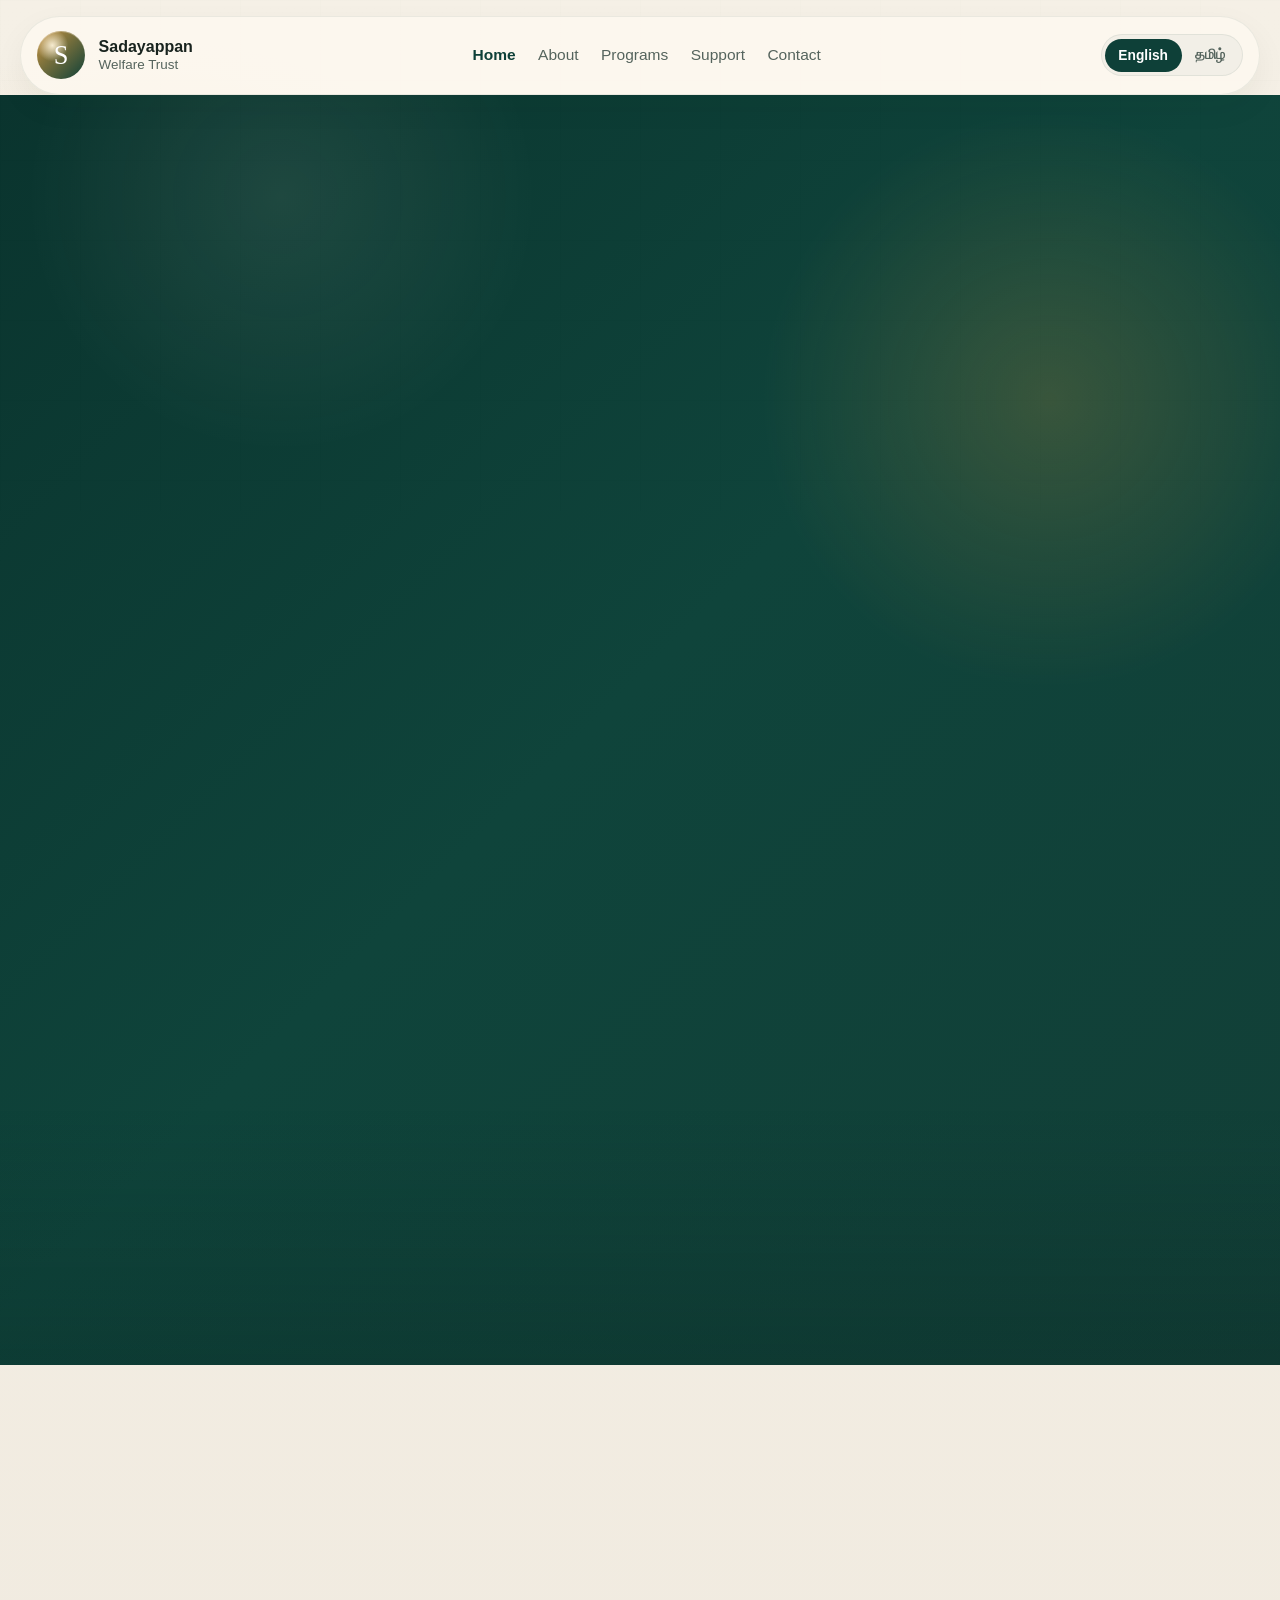
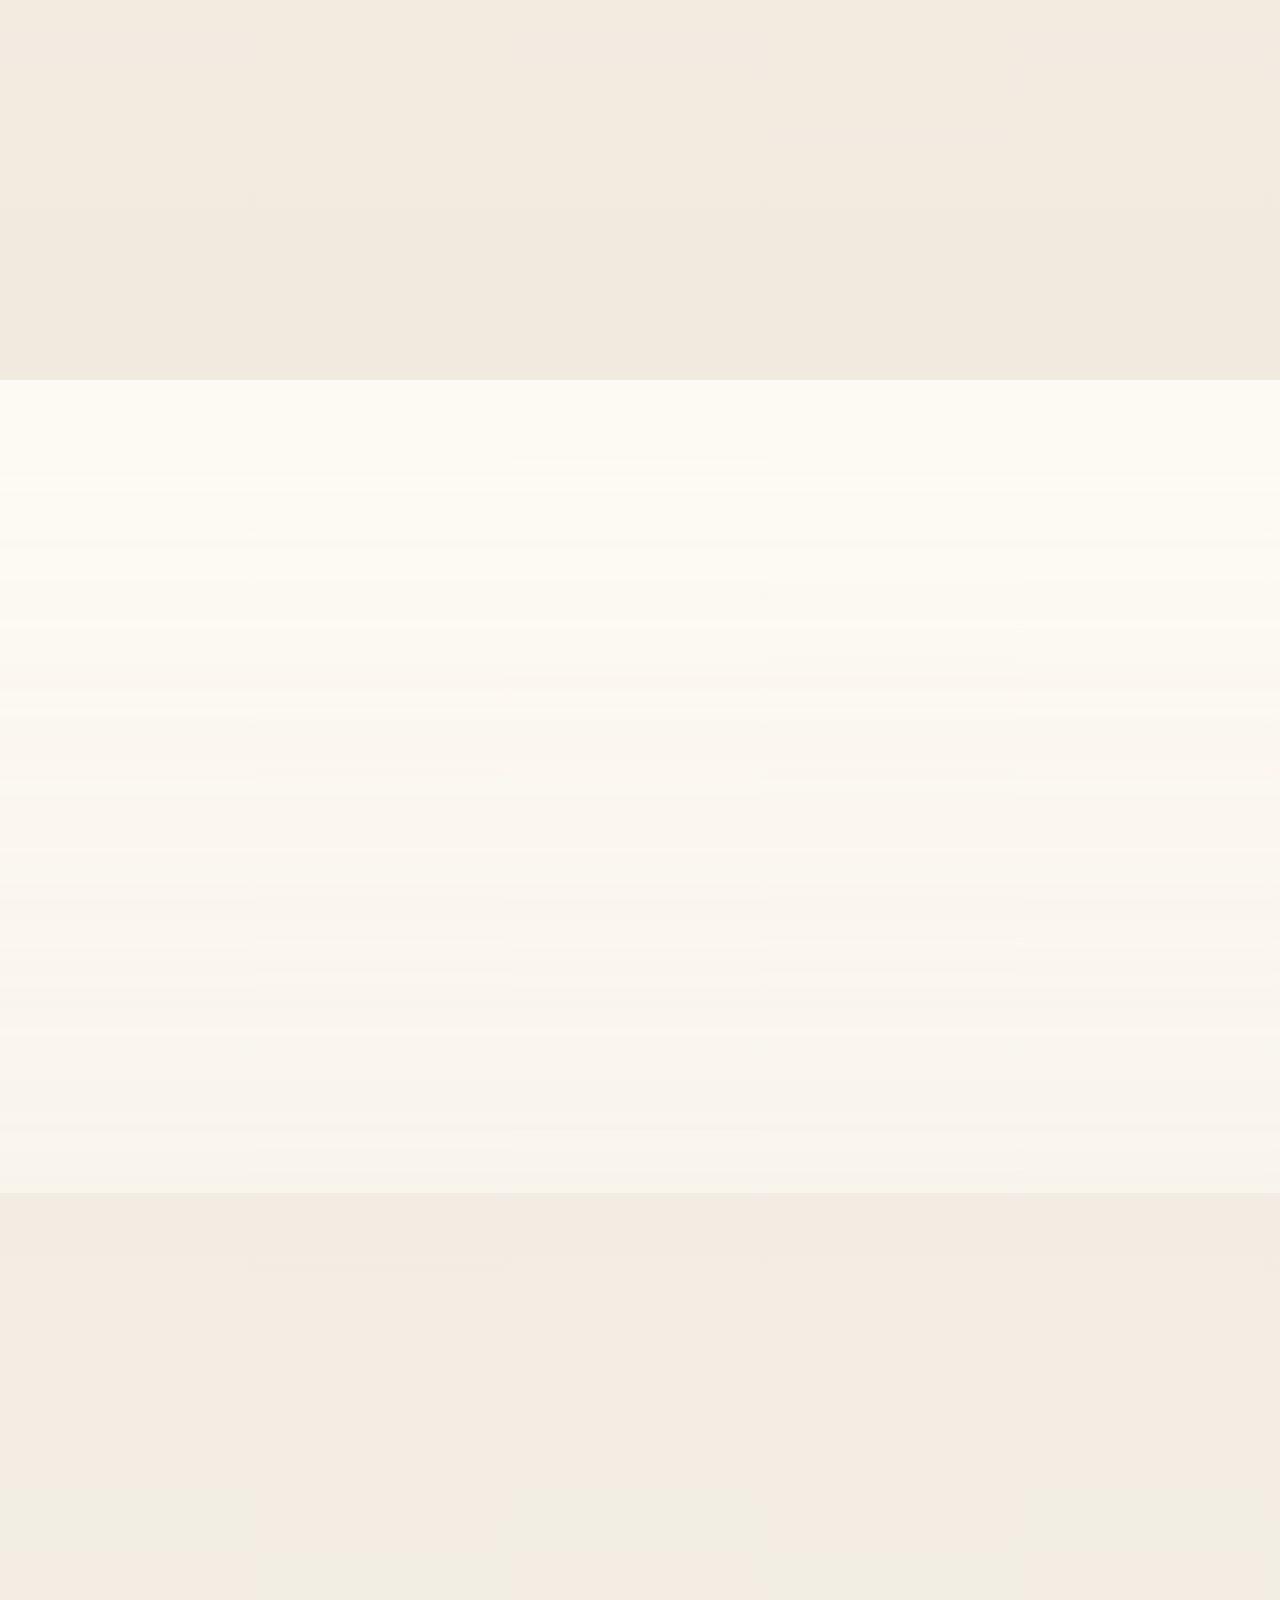
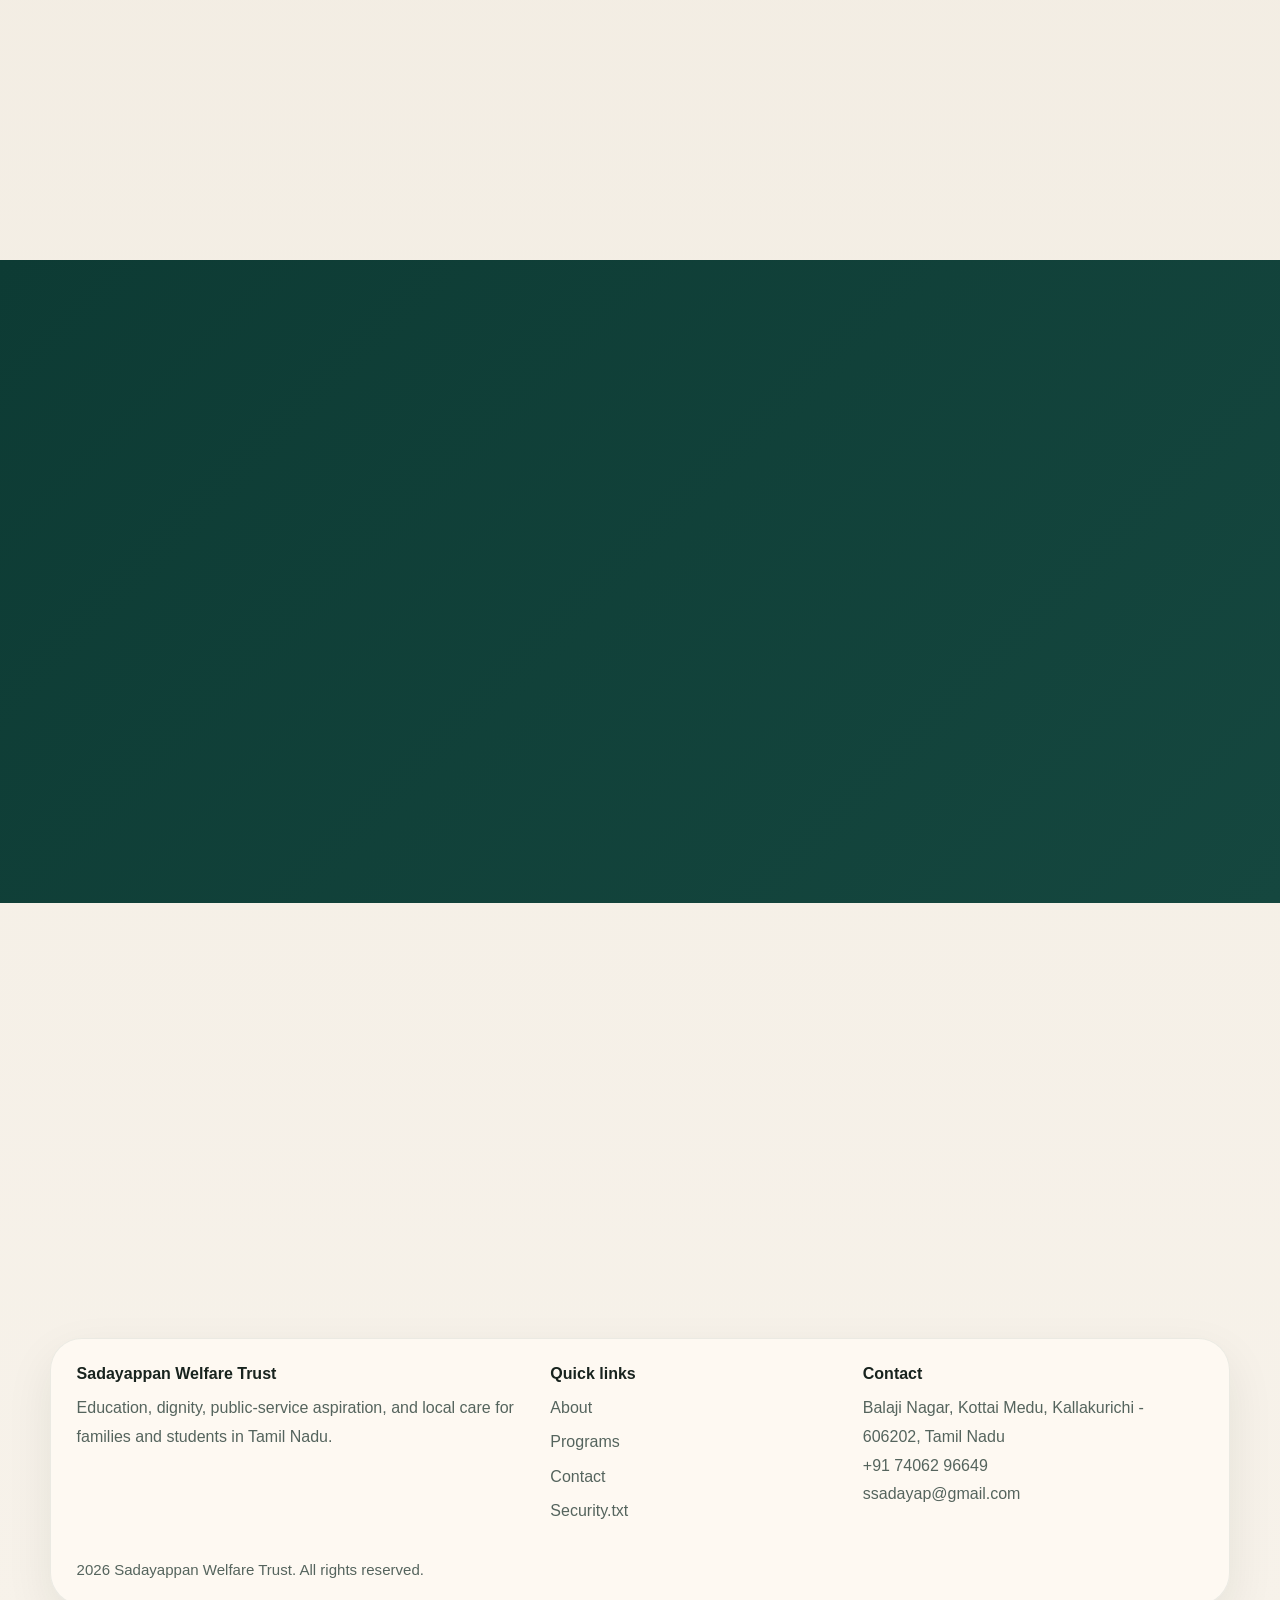
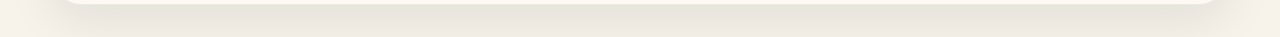
==== commit 594e7ca3: "Relaunch the trust website from scratch" ====
--- a/index.html
+++ b/index.html
@@ -5,18 +5,19 @@
     <meta name="viewport" content="width=device-width, initial-scale=1.0" />
     <meta
       name="description"
-      content="Sadayappan Welfare Trust is a bilingual welfare website for education support, community care, volunteer outreach, and donor engagement."
+      content="Sadayappan Welfare Trust is a bilingual public trust website for education support, TNPSC guidance, family care, and dignified community outreach in Tamil Nadu."
     />
     <meta name="robots" content="index,follow" />
     <meta name="author" content="Sadayappan Welfare Trust" />
-    <meta name="theme-color" content="#17372e" />
+    <meta name="theme-color" content="#0e4038" />
     <meta name="referrer" content="strict-origin-when-cross-origin" />
     <meta
       http-equiv="Content-Security-Policy"
-      content="default-src 'self'; style-src 'self' https://fonts.googleapis.com; font-src 'self' https://fonts.gstatic.com; img-src 'self' data: https:; script-src 'self'; connect-src 'self' https://formsubmit.co; form-action 'self' https://formsubmit.co; base-uri 'self'; upgrade-insecure-requests"
+      content="default-src 'self'; img-src 'self' data:; style-src 'self'; script-src 'self'; font-src 'self'; connect-src 'none'; object-src 'none'; media-src 'self'; frame-src 'none'; frame-ancestors 'none'; form-action 'self' mailto:; base-uri 'self'; manifest-src 'self'; upgrade-insecure-requests"
     />
-    <title>Sadayappan Welfare Trust | Home</title>
-    <link rel="canonical" href="https://sadayappanwelfaretrust-dotcom.github.io/swt-test/" />
+    <title>Sadayappan Welfare Trust | Education, Dignity, and Community Care</title>
+    <link rel="canonical" href="https://sadayappanwelfaretrust.com/" />
+    <link rel="icon" type="image/svg+xml" href="assets/images/favicon.svg" />
     <meta property="og:type" content="website" />
     <meta property="og:site_name" content="Sadayappan Welfare Trust" />
     <meta property="og:locale" content="en_IN" />
@@ -24,42 +25,50 @@
     <meta property="og:title" content="Sadayappan Welfare Trust | Education, Dignity, and Community Care" />
     <meta
       property="og:description"
-      content="A bilingual welfare website supporting education, community care, volunteer outreach, and donor engagement in Tamil Nadu."
+      content="A fresh bilingual public website for Sadayappan Welfare Trust, centered on education support, TNPSC guidance, family welfare, and trusted local access."
     />
-    <meta property="og:url" content="https://sadayappanwelfaretrust-dotcom.github.io/swt-test/" />
-    <meta
-      property="og:image"
-      content="https://sadayappanwelfaretrust-dotcom.github.io/swt-test/assets/images/social-preview.png"
-    />
+    <meta property="og:url" content="https://sadayappanwelfaretrust.com/" />
+    <meta property="og:image" content="https://sadayappanwelfaretrust.com/assets/images/social-preview.png" />
     <meta property="og:image:width" content="1200" />
     <meta property="og:image:height" content="630" />
     <meta
       property="og:image:alt"
-      content="Sadayappan Welfare Trust launch card highlighting education, dignity, and community care."
+      content="Sadayappan Welfare Trust relaunch site about education, dignity, and community care."
     />
     <meta name="twitter:card" content="summary_large_image" />
     <meta name="twitter:title" content="Sadayappan Welfare Trust | Education, Dignity, and Community Care" />
     <meta
       name="twitter:description"
-      content="A bilingual welfare website supporting education, community care, volunteer outreach, and donor engagement in Tamil Nadu."
+      content="A fresh bilingual public website for Sadayappan Welfare Trust, centered on education support, TNPSC guidance, family welfare, and trusted local access."
     />
-    <meta
-      name="twitter:image"
-      content="https://sadayappanwelfaretrust-dotcom.github.io/swt-test/assets/images/social-preview.png"
-    />
-    <link rel="preconnect" href="https://fonts.googleapis.com" />
-    <link rel="preconnect" href="https://fonts.gstatic.com" crossorigin />
-    <link
-      href="https://fonts.googleapis.com/css2?family=Cormorant+Garamond:wght@500;600;700&family=Manrope:wght@400;500;600;700;800&family=Noto+Sans+Tamil:wght@400;500;600;700&display=swap"
-      rel="stylesheet"
-    />
+    <meta name="twitter:image" content="https://sadayappanwelfaretrust.com/assets/images/social-preview.png" />
     <link rel="stylesheet" href="assets/css/styles.css" />
+    <script type="application/ld+json">
+      {
+        "@context": "https://schema.org",
+        "@type": "NGO",
+        "name": "Sadayappan Welfare Trust",
+        "url": "https://sadayappanwelfaretrust.com/",
+        "email": "ssadayap@gmail.com",
+        "telephone": "+91 74062 96649",
+        "address": {
+          "@type": "PostalAddress",
+          "streetAddress": "Balaji Nagar, Kottai Medu",
+          "addressLocality": "Kallakurichi",
+          "postalCode": "606202",
+          "addressRegion": "Tamil Nadu",
+          "addressCountry": "IN"
+        },
+        "areaServed": "Tamil Nadu, India",
+        "description": "A community trust supporting education, public-service aspiration, family welfare, and dignified local outreach."
+      }
+    </script>
   </head>
   <body data-lang="en">
     <a class="skip-link" href="#main-content">Skip to content</a>
 
     <header class="site-header" id="site-header">
-      <div class="container header-inner">
+      <div class="container-wide header-inner">
         <a class="brand" href="index.html" aria-label="Sadayappan Welfare Trust home">
           <span class="brand-mark" aria-hidden="true">S</span>
           <span class="brand-copy">
@@ -82,8 +91,8 @@
             <span class="lang-ta">திட்டங்கள்</span>
           </a>
           <a href="donate.html">
-            <span class="lang-en">Donate</span>
-            <span class="lang-ta">நன்கொடை</span>
+            <span class="lang-en">Support</span>
+            <span class="lang-ta">ஆதரவு</span>
           </a>
           <a href="contact.html">
             <span class="lang-en">Contact</span>
@@ -93,12 +102,8 @@
 
         <div class="header-tools">
           <div class="lang-switcher" role="group" aria-label="Language switcher">
-            <button class="lang-button" type="button" data-set-lang="en" aria-pressed="true">
-              English
-            </button>
-            <button class="lang-button" type="button" data-set-lang="ta" aria-pressed="false">
-              தமிழ்
-            </button>
+            <button class="lang-button" type="button" data-set-lang="en" aria-pressed="true">English</button>
+            <button class="lang-button" type="button" data-set-lang="ta" aria-pressed="false">தமிழ்</button>
           </div>
 
           <button class="nav-toggle" type="button" aria-expanded="false" aria-controls="site-nav">
@@ -111,90 +116,102 @@
 
     <main id="main-content">
       <section class="hero">
-        <div class="container hero-grid">
+        <div class="hero-shell">
           <div class="hero-copy reveal">
             <p class="eyebrow">
-              <span class="lang-en">Kallakurichi, Tamil Nadu | Education, dignity, and community care</span>
-              <span class="lang-ta">கள்ளக்குறிச்சி, தமிழ்நாடு | கல்வி, கண்ணியம், சமூக பரிவு</span>
-            </p>
-
-            <h1 class="lang-en">Building stronger futures through service that feels personal.</h1>
-            <h1 class="lang-ta">ஒவ்வொரு குடும்பத்தையும் அணுகும் அக்கறையுடன் நம்பிக்கையான எதிர்காலம் உருவாக்குகிறோம்.</h1>
+              <span class="lang-en">Kallakurichi, Tamil Nadu | Education, dignity, and direct community care</span>
+              <span class="lang-ta">கள்ளக்குறிச்சி, தமிழ்நாடு | கல்வி, கண்ணியம் மற்றும் நேரடி சமூக பரிவு</span>
+            </p>
+
+            <h1 class="lang-en">A public trust shaped by courage, fairness, and the duty to lift others forward.</h1>
+            <h1 class="lang-ta">துணிவு, நீதி மற்றும் பிறரை முன்னேற்ற வேண்டும் என்ற பொறுப்பால் உருவான ஒரு பொதுநல அறக்கட்டளை.</h1>
 
             <p class="lead lang-en">
-              Sadayappan Welfare Trust supports students, families, women, and
-              aspiring job seekers through welfare outreach, educational guidance,
-              and dignified community service.
+              Sadayappan Welfare Trust brings together education support, TNPSC guidance, family care, and trusted local access
+              so that help feels clear, dignified, and close to real people.
             </p>
             <p class="lead lang-ta">
-              சதயப்பன் வெல்ஃபேர் டிரஸ்ட் மாணவர்கள், குடும்பங்கள், பெண்கள் மற்றும்
-              வேலைவாய்ப்பு கனவுகளுடன் இருக்கும் இளைஞர்களுக்கு கல்வி வழிகாட்டல்,
-              சமூக நல உதவி மற்றும் கண்ணியமான சேவையுடன் துணை நிற்கிறது.
+              சதயப்பன் வெல்பேர் டிரஸ்ட் கல்வி ஆதரவு, TNPSC வழிகாட்டல், குடும்ப நலம் மற்றும் உள்ளூர் அணுகலை ஒன்றிணைத்து
+              உதவி தெளிவாகவும் கண்ணியமாகவும் மக்களுக்குச் சேரும் வகையில் செயல்படுகிறது.
             </p>
 
             <div class="hero-actions">
               <a class="button button-primary" href="programs.html">
                 <span class="lang-en">Explore Programs</span>
-                <span class="lang-ta">திட்டங்களை பாருங்கள்</span>
+                <span class="lang-ta">திட்டங்களைப் பாருங்கள்</span>
               </a>
-              <a class="button button-secondary" href="donate.html">
-                <span class="lang-en">Support the Trust</span>
-                <span class="lang-ta">அறக்கட்டளைக்கு துணைநில்</span>
+              <a class="button button-ghost" href="contact.html">
+                <span class="lang-en">Write to the Trust</span>
+                <span class="lang-ta">அறக்கட்டளைக்கு எழுதுங்கள்</span>
               </a>
             </div>
 
-            <ul class="tag-list" aria-label="Core strengths">
-              <li class="tag">
-                <span class="lang-en">Education-led support</span>
-                <span class="lang-ta">கல்வி மையப்படுத்திய ஆதரம்</span>
-              </li>
-              <li class="tag">
-                <span class="lang-en">People-first outreach</span>
-                <span class="lang-ta">மக்களை முதலில் நினைக்கும் சேவை</span>
-              </li>
-              <li class="tag">
-                <span class="lang-en">Bilingual communication</span>
-                <span class="lang-ta">இருமொழி தொடர்பு</span>
-              </li>
-            </ul>
+            <div class="hero-ribbon" aria-label="Core trust signals">
+              <article>
+                <strong class="lang-en">Education-led service</strong>
+                <strong class="lang-ta">கல்வி மையச் சேவை</strong>
+                <p class="lang-en">Students, aspirants, and families are supported through practical pathways, not abstract promises.</p>
+                <p class="lang-ta">மாணவர்கள், தேர்வர்கள் மற்றும் குடும்பங்களுக்கு வெறும் வாக்குறுதிகளால் அல்ல, நடைமுறை வழிகளால் ஆதரவு அளிக்கப்படுகிறது.</p>
+              </article>
+              <article>
+                <strong class="lang-en">Direct local contact</strong>
+                <strong class="lang-ta">நேரடி உள்ளூர் தொடர்பு</strong>
+                <p class="lang-en">Public address, phone, and email remain visible so the trust stays reachable and accountable.</p>
+                <p class="lang-ta">அறக்கட்டளை எளிதில் அணுகக்கூடியதாகவும் பொறுப்புடனும் இருக்க முகவரி, தொலைபேசி, மின்னஞ்சல் தெளிவாகக் காட்டப்படுகின்றன.</p>
+              </article>
+              <article>
+                <strong class="lang-en">Bilingual access</strong>
+                <strong class="lang-ta">இருமொழி அணுகல்</strong>
+                <p class="lang-en">English and Tamil versions help the site speak to families, volunteers, and supporters equally well.</p>
+                <p class="lang-ta">ஆங்கிலமும் தமிழும் இணைந்து இந்த தளம் குடும்பங்கள், தன்னார்வலர்கள் மற்றும் ஆதரவாளர்களிடம் சமமாகப் பேச உதவுகின்றன.</p>
+              </article>
+            </div>
           </div>
 
           <aside class="hero-panel reveal">
-            <div class="panel-stack">
-              <p class="eyebrow">
-                <span class="lang-en">What this site now offers</span>
-                <span class="lang-ta">இந்த தளம் இப்போது வழங்குவது</span>
-              </p>
-
-              <h2 class="lang-en">A full trust website that can speak to donors, volunteers, and families.</h2>
-              <h2 class="lang-ta">தானதாரர்கள், தன்னார்வலர்கள் மற்றும் குடும்பங்களுடன் நேரடியாக பேசக்கூடிய முழுமையான தளம்.</h2>
-
-              <div class="panel-card">
-                <strong class="lang-en">Dedicated pages</strong>
-                <strong class="lang-ta">தனித்தனி பக்கங்கள்</strong>
-                <p class="lang-en">Home, about, programs, donation, and contact pages with one consistent design system.</p>
-                <p class="lang-ta">முகப்பு, அறிமுகம், திட்டங்கள், நன்கொடை மற்றும் தொடர்பு பக்கங்கள் அனைத்தும் ஒரே வடிவமைப்பில் அமைக்கப்பட்டுள்ளன.</p>
+            <div class="hero-art">
+              <img src="assets/images/hero-emblem.svg" alt="Abstract emblem for Sadayappan Welfare Trust" />
+              <div class="hero-note">
+                <p class="eyebrow">
+                  <span class="lang-en">This relaunch focuses on</span>
+                  <span class="lang-ta">இந்த மறுதொடக்கம் மையப்படுத்துவது</span>
+                </p>
+                <ul class="hero-list">
+                  <li>
+                    <span class="lang-en">a clearer public story</span>
+                    <span class="lang-ta">தெளிவான பொதுமக்கள் அறிமுகம்</span>
+                  </li>
+                  <li>
+                    <span class="lang-en">safer contact and support flows</span>
+                    <span class="lang-ta">பாதுகாப்பான தொடர்பும் ஆதரவும்</span>
+                  </li>
+                  <li>
+                    <span class="lang-en">a stronger trust-first design</span>
+                    <span class="lang-ta">நம்பிக்கையை முன்னிலைப்படுத்தும் வடிவமைப்பு</span>
+                  </li>
+                </ul>
               </div>
-
-              <div class="panel-card">
-                <strong class="lang-en">Tamil-ready content</strong>
-                <strong class="lang-ta">தமிழ் உள்ளடக்கம்</strong>
-                <p class="lang-en">Visitors can switch between English and Tamil from the header on every page.</p>
-                <p class="lang-ta">ஒவ்வொரு பக்கத்திலும் தலைப்பகுதியில் இருந்து தமிழ் மற்றும் ஆங்கிலம் இடையே மாற்றிக்கொள்ளலாம்.</p>
-              </div>
-
-              <ul class="panel-list">
+            </div>
+
+            <div class="hero-stat">
+              <strong class="lang-en">Working focus</strong>
+              <strong class="lang-ta">தற்போதைய பணித் திசை</strong>
+              <ul class="hero-list">
                 <li>
-                  <span class="lang-en">Donation enquiries can now be submitted online.</span>
-                  <span class="lang-ta">நன்கொடை தொடர்பான விவரங்களை இப்போது ஆன்லைனில் அனுப்பலாம்.</span>
+                  <span class="lang-en">Student support and mentorship</span>
+                  <span class="lang-ta">மாணவர் ஆதரவும் வழிநடத்தலும்</span>
                 </li>
                 <li>
-                  <span class="lang-en">Contact requests are routed through a live email-backed form flow.</span>
-                  <span class="lang-ta">தொடர்பு கோரிக்கைகள் மின்னஞ்சல் அடிப்படையிலான நேரடி படிவமாக அனுப்பப்படுகின்றன.</span>
+                  <span class="lang-en">TNPSC and public-service preparation</span>
+                  <span class="lang-ta">TNPSC மற்றும் அரசுப்பணி தயாரிப்பு</span>
                 </li>
                 <li>
-                  <span class="lang-en">The design stays warm, credible, and mobile-friendly.</span>
-                  <span class="lang-ta">வடிவமைப்பு செம்மையானதும், நம்பிக்கையூட்டுவதும், மொபைலுக்கு ஏற்றதுமானதாகும்.</span>
+                  <span class="lang-en">Family and community welfare access</span>
+                  <span class="lang-ta">குடும்ப மற்றும் சமூக நல அணுகல்</span>
+                </li>
+                <li>
+                  <span class="lang-en">Direct local volunteer engagement</span>
+                  <span class="lang-ta">நேரடி உள்ளூர் தன்னார்வ இணைப்பு</span>
                 </li>
               </ul>
             </div>
@@ -206,88 +223,90 @@
         <div class="container">
           <div class="section-heading reveal">
             <p class="eyebrow">
-              <span class="lang-en">Core commitments</span>
-              <span class="lang-ta">முக்கிய உறுதிமொழிகள்</span>
-            </p>
-            <h2 class="lang-en">Service that is clear, practical, and rooted in dignity.</h2>
-            <h2 class="lang-ta">கண்ணியத்துடன், தெளிவாகவும் பயனுள்ளதாகவும் வழங்கப்படும் சேவை.</h2>
-          </div>
-
-          <div class="metric-grid">
-            <article class="metric-card reveal">
-              <span>01</span>
-              <strong class="lang-en">Support for learners</strong>
-              <strong class="lang-ta">கற்றலாளர்களுக்கான ஆதரவு</strong>
-              <p class="lang-en">Educational guidance, exam readiness, and practical encouragement for young aspirants.</p>
-              <p class="lang-ta">மாணவர்கள் மற்றும் தேர்வர்களுக்கு கல்வி வழிகாட்டல், தேர்வு தயார் மற்றும் ஊக்கமளிக்கும் ஆதரவு.</p>
-            </article>
-
-            <article class="metric-card reveal">
-              <span>02</span>
-              <strong class="lang-en">Community response</strong>
-              <strong class="lang-ta">சமூக பதிலளிப்பு</strong>
-              <p class="lang-en">Families in need can reach the trust through clear contact and donation pathways.</p>
-              <p class="lang-ta">தேவையுள்ள குடும்பங்கள் தெளிவான தொடர்பு மற்றும் நன்கொடை வழிகள் மூலம் அறக்கட்டளையை அணுகலாம்.</p>
-            </article>
-
-            <article class="metric-card reveal">
-              <span>03</span>
-              <strong class="lang-en">Trust-building communication</strong>
-              <strong class="lang-ta">நம்பிக்கை உருவாக்கும் தொடர்பு</strong>
-              <p class="lang-en">English and Tamil content helps the site connect with a wider local audience.</p>
-              <p class="lang-ta">ஆங்கிலம் மற்றும் தமிழ் உள்ளடக்கம் மூலம் தளம் உள்ளூர் மக்களுடன் மேலும் நெருக்கமாக இணைகிறது.</p>
+              <span class="lang-en">What the trust carries forward</span>
+              <span class="lang-ta">அறக்கட்டளை முன்னெடுக்கும் நோக்கம்</span>
+            </p>
+            <h2 class="lang-en">A mission built around people who need direction, access, and encouragement.</h2>
+            <h2 class="lang-ta">வழிகாட்டல், அணுகல் மற்றும் ஊக்கம் தேவைப்படுகிற மக்களை மையமாகக் கொண்ட ஒரு பணி.</h2>
+          </div>
+
+          <div class="editorial-list">
+            <article class="editorial-card reveal">
+              <span class="lang-en">Legacy</span>
+              <span class="lang-ta">பாரம்பரியம்</span>
+              <h3 class="lang-en">Public service with moral courage</h3>
+              <h3 class="lang-ta">நெறித் துணிவுடன் கூடிய பொதுச்சேவை</h3>
+              <p class="lang-en">The trust draws strength from a life remembered for fairness, discipline, and service to ordinary people.</p>
+              <p class="lang-ta">நீதி, ஒழுக்கம் மற்றும் பொதுமக்கள் மீதான அக்கறையால் நினைவுகூரப்படும் ஒரு வாழ்க்கையின் சக்தியிலிருந்து இந்த அறக்கட்டளை ஊக்கமடைகிறது.</p>
+            </article>
+
+            <article class="editorial-card reveal">
+              <span class="lang-en">Opportunity</span>
+              <span class="lang-ta">வாய்ப்பு</span>
+              <h3 class="lang-en">Education that opens a future</h3>
+              <h3 class="lang-ta">எதிர்காலத்தைத் திறக்கும் கல்வி</h3>
+              <p class="lang-en">Programs are designed to move students and aspirants toward preparation, confidence, and steady progress.</p>
+              <p class="lang-ta">மாணவர்களும் தேர்வர்களும் தயாரிப்பு, தன்னம்பிக்கை மற்றும் தொடர்ந்து முன்னேற்றம் அடைய திட்டங்கள் வடிவமைக்கப்படுகின்றன.</p>
+            </article>
+
+            <article class="editorial-card reveal">
+              <span class="lang-en">Care</span>
+              <span class="lang-ta">பரிவு</span>
+              <h3 class="lang-en">Support that remains human and local</h3>
+              <h3 class="lang-ta">மனிதநேயமும் உள்ளூர்தன்மையும் கொண்ட ஆதரவு</h3>
+              <p class="lang-en">Families and local communities can reach the trust through direct contact instead of complicated digital layers.</p>
+              <p class="lang-ta">சிக்கலான மின்னணு வழிகளைத் தாண்டி குடும்பங்களும் சமூகங்களும் நேரடியாக அறக்கட்டளையை அணுகக்கூடிய அமைப்பு இங்கு உருவாக்கப்பட்டுள்ளது.</p>
             </article>
           </div>
         </div>
       </section>
 
       <section class="section section-soft">
-        <div class="container split-layout">
-          <article class="story-card reveal">
-            <p class="eyebrow">
-              <span class="lang-en">Mission snapshot</span>
-              <span class="lang-ta">பணியின் சாரம்</span>
-            </p>
-            <h2 class="lang-en">A welfare trust shaped by resilience, justice, and public good.</h2>
-            <h2 class="lang-ta">முயற்சி, நீதி, மக்கள் நலம் ஆகியவற்றால் வடிவமைக்கப்பட்ட சமூக அறக்கட்டளை.</h2>
-            <p class="lang-en">
-              The trust carries forward a legacy of perseverance and fairness. It
-              aims to create opportunities that do more than provide short-term
-              relief: they build confidence, access, and momentum.
-            </p>
-            <p class="lang-ta">
-              இந்த அறக்கட்டளை முயற்சி, நேர்மை மற்றும் நீதியின் பாரம்பரியத்தை
-              தொடர்கிறது. தற்காலிக உதவியைத் தாண்டி நம்பிக்கை, அணுகல் மற்றும்
-              முன்னேற்றத்தை உருவாக்கும் வாய்ப்புகளை ஏற்படுத்துவதே இதன் நோக்கம்.
-            </p>
-            <div class="hero-actions">
-              <a class="button button-secondary" href="about.html">
-                <span class="lang-en">Read the story</span>
-                <span class="lang-ta">கதை அறிய</span>
-              </a>
-            </div>
+        <div class="container editorial-grid">
+          <article class="story-block reveal">
+            <p class="eyebrow">
+              <span class="lang-en">The life behind the name</span>
+              <span class="lang-ta">இந்த பெயரின் பின்னுள்ள வாழ்க்கை</span>
+            </p>
+            <span class="quote-mark" aria-hidden="true">“</span>
+            <h2 class="lang-en">The trust begins from the belief that hardship can become service when it is guided by conscience.</h2>
+            <h2 class="lang-ta">நெறியால் வழிநடத்தப்பட்டால் சிரமம் கூட சேவையாக மாற முடியும் என்ற நம்பிக்கையிலிருந்தே இந்த அறக்கட்டளை தொடங்குகிறது.</h2>
+            <p class="lead lang-en">
+              The official trust story describes Sadayappan as someone shaped by early hardship, committed to justice, and remembered
+              for helping people understand their rights and move toward what they deserved.
+            </p>
+            <p class="lead lang-ta">
+              அதிகாரப்பூர்வ அறக்கட்டளை வரலாறு சதயப்பனை ஆரம்பக் கால சிரமங்கள் வடிவமைத்தவர், நீதிக்காக உறுதியாக நின்றவர், மற்றும்
+              மக்களுக்கு அவர்களின் உரிமைகளைப் புரியவைத்து அவர்கள் பெற வேண்டியது எட்ட உதவியவர் எனச் சித்தரிக்கிறது.
+            </p>
           </article>
 
-          <div class="value-list">
-            <article class="value-card reveal">
-              <h3 class="lang-en">Dignity first</h3>
-              <h3 class="lang-ta">கண்ணியம் முதலில்</h3>
-              <p class="lang-en">People should feel respected, safe, and heard whenever they approach the trust.</p>
-              <p class="lang-ta">அறக்கட்டளையை அணுகும் ஒவ்வொருவரும் பாதுகாப்பாகவும் மதிப்புடனும் உணர வேண்டும்.</p>
-            </article>
-            <article class="value-card reveal">
-              <h3 class="lang-en">Access with purpose</h3>
-              <h3 class="lang-ta">பயன் தரும் அணுகல்</h3>
-              <p class="lang-en">Support should lead to real opportunities in education, livelihoods, and public life.</p>
-              <p class="lang-ta">உதவி கல்வி, வாழ்க்கைமுறை மற்றும் சமூக முன்னேற்றத்தில் உண்மையான வாய்ப்புகளாக மாற வேண்டும்.</p>
-            </article>
-            <article class="value-card reveal">
-              <h3 class="lang-en">Clear communication</h3>
-              <h3 class="lang-ta">தெளிவான தொடர்பு</h3>
-              <p class="lang-en">Bilingual content and straightforward forms reduce friction for donors and families alike.</p>
-              <p class="lang-ta">இருமொழி உள்ளடக்கம் மற்றும் எளிய படிவங்கள் தானதாரர்களுக்கும் குடும்பங்களுக்கும் உதவியாகின்றன.</p>
-            </article>
-          </div>
+          <aside class="story-side reveal">
+            <p class="eyebrow">
+              <span class="lang-en">What that means today</span>
+              <span class="lang-ta">அது இன்று என்ன சொல்கிறது</span>
+            </p>
+            <div class="support-rail">
+              <article>
+                <strong class="lang-en">Resilience for students</strong>
+                <strong class="lang-ta">மாணவர்களுக்கு உறுதி</strong>
+                <p class="lang-en">Young people need mentorship, study guidance, and confidence, especially when resources are limited.</p>
+                <p class="lang-ta">வளங்கள் குறைவாக இருக்கும் சூழலில் இளைஞர்களுக்கு வழிநடத்தலும் படிப்பு உதவியும் தன்னம்பிக்கையும் மிகவும் தேவையானவை.</p>
+              </article>
+              <article>
+                <strong class="lang-en">Preparation for aspirants</strong>
+                <strong class="lang-ta">தேர்வர்களுக்கு தயாரிப்பு</strong>
+                <p class="lang-en">The TNPSC free coaching initiative shows how the trust can turn ambition into a structured public-service pathway.</p>
+                <p class="lang-ta">TNPSC இலவச பயிற்சி முயற்சி, ஒரு கனவை திட்டமிட்ட அரசுப்பணி பாதையாக இந்த அறக்கட்டளை எப்படி மாற்றுகிறது என்பதை காட்டுகிறது.</p>
+              </article>
+              <article>
+                <strong class="lang-en">Presence for families</strong>
+                <strong class="lang-ta">குடும்பங்களுக்கு துணைநிலை</strong>
+                <p class="lang-en">Community work becomes meaningful when people know whom to call, where to write, and how to ask for help.</p>
+                <p class="lang-ta">யாரை அழைக்க வேண்டும், எங்கு எழுத வேண்டும், உதவியை எப்படி கேட்க வேண்டும் என்பதைக் மக்கள் தெளிவாக அறிந்தால் சமூகப் பணி அர்த்தமுள்ளதாகிறது.</p>
+              </article>
+            </div>
+          </aside>
         </div>
       </section>
 
@@ -295,91 +314,132 @@
         <div class="container">
           <div class="section-heading reveal">
             <p class="eyebrow">
-              <span class="lang-en">Program highlights</span>
-              <span class="lang-ta">முக்கிய திட்டங்கள்</span>
-            </p>
-            <h2 class="lang-en">Focused work that can keep expanding with the trust.</h2>
-            <h2 class="lang-ta">அறக்கட்டளையுடன் தொடர்ந்து வளரக்கூடிய மைய திட்டங்கள்.</h2>
+              <span class="lang-en">Programs in motion</span>
+              <span class="lang-ta">செயல்படும் முயற்சிகள்</span>
+            </p>
+            <h2 class="lang-en">Built around education, preparedness, and practical welfare.</h2>
+            <h2 class="lang-ta">கல்வி, தயாரிப்பு மற்றும் நடைமுறை நல உதவியை மையமாகக் கொண்ட திட்டங்கள்.</h2>
             <p class="section-intro lang-en">
-              The new structure makes it easy to showcase ongoing welfare work,
-              public-service coaching, family support, and volunteer opportunities.
+              The trust is not presented as a broad abstract institution. It is shown through a few focused lanes where its work can be felt immediately.
             </p>
             <p class="section-intro lang-ta">
-              தொடர்ந்து நடைபெறும் சமூக நலப் பணி, பொது சேவை தேர்வு பயிற்சி,
-              குடும்ப ஆதரவு மற்றும் தன்னார்வ வாய்ப்புகளை தெளிவாக காட்டும் வகையில்
-              புதிய தளம் அமைக்கப்பட்டுள்ளது.
-            </p>
-          </div>
-
-          <div class="card-grid cards-3">
-            <article class="detail-card reveal">
-              <div class="detail-card__top">
-                <h3 class="lang-en">Educational support</h3>
-                <h3 class="lang-ta">கல்வி ஆதரவு</h3>
-                <span class="detail-card__index">01</span>
-              </div>
-              <p class="lang-en">Support learners with guidance, confidence, and resources that keep them moving forward.</p>
-              <p class="lang-ta">மாணவர்கள் தொடர்ந்து முன்னேற வழிகாட்டல், தன்னம்பிக்கை மற்றும் தேவையான ஆதாரங்கள் வழங்கப்படுகின்றன.</p>
-            </article>
-
-            <article class="detail-card reveal">
-              <div class="detail-card__top">
-                <h3 class="lang-en">Career and exam coaching</h3>
-                <h3 class="lang-ta">வேலைவாய்ப்பு மற்றும் தேர்வு பயிற்சி</h3>
-                <span class="detail-card__index">02</span>
-              </div>
-              <p class="lang-en">Create a visible home for initiatives such as TNPSC guidance, mentoring, and aspirant support.</p>
-              <p class="lang-ta">TNPSC வழிகாட்டல், வழிநடத்தல் மற்றும் தேர்வர்களுக்கான ஆதரவை தெளிவாக காட்டும் இடமாக இது அமையும்.</p>
-            </article>
-
-            <article class="detail-card reveal">
-              <div class="detail-card__top">
-                <h3 class="lang-en">Family and welfare outreach</h3>
-                <h3 class="lang-ta">குடும்ப மற்றும் சமூக நல அணுகல்</h3>
-                <span class="detail-card__index">03</span>
-              </div>
-              <p class="lang-en">Respond to community needs through a clear path for requests, volunteering, and donor support.</p>
-              <p class="lang-ta">தேவையுள்ளவர்களுக்கு கோரிக்கை, தன்னார்வம் மற்றும் தான உதவியை ஒரே இடத்தில் இணைக்கும் அமைப்பு.</p>
-            </article>
-          </div>
-
-          <div class="hero-actions">
-            <a class="button button-primary" href="programs.html">
-              <span class="lang-en">View all program pages</span>
-              <span class="lang-ta">அனைத்து திட்டங்களையும் காண</span>
-            </a>
+              இந்த அறக்கட்டளை பெரும் அளவிலான கருத்தியல் அமைப்பாக அல்ல, உடனடியாக மக்கள் அனுபவிக்கக்கூடிய குறிப்பிட்ட பணித்துறைகளின் மூலம் அறிமுகப்படுத்தப்படுகிறது.
+            </p>
+          </div>
+
+          <div class="program-columns">
+            <article class="program-column reveal">
+              <span class="lang-en">01</span>
+              <span class="lang-ta">01</span>
+              <h3 class="lang-en">TNPSC and aspirant guidance</h3>
+              <h3 class="lang-ta">TNPSC மற்றும் தேர்வர் வழிகாட்டல்</h3>
+              <p class="lang-en">Free coaching, study structure, and mentorship help aspirants move toward public service with confidence.</p>
+              <p class="lang-ta">இலவச பயிற்சி, படிப்பு அமைப்பு மற்றும் வழிநடத்தல் மூலம் தேர்வர்கள் தன்னம்பிக்கையுடன் அரசுப்பணியை நோக்கி நகர உதவப்படுகிறது.</p>
+            </article>
+
+            <article class="program-column reveal">
+              <span class="lang-en">02</span>
+              <span class="lang-ta">02</span>
+              <h3 class="lang-en">Student growth and support</h3>
+              <h3 class="lang-ta">மாணவர் முன்னேற்ற ஆதரவு</h3>
+              <p class="lang-en">Guidance, encouragement, and education-linked care aim to make learning more reachable for young people.</p>
+              <p class="lang-ta">வழிகாட்டல், ஊக்கம் மற்றும் கல்வி சார்ந்த பரிவு மூலம் இளைஞர்களுக்கு கற்றல் அணுகக்கூடியதாக மாற்றப்படுகிறது.</p>
+            </article>
+
+            <article class="program-column reveal">
+              <span class="lang-en">03</span>
+              <span class="lang-ta">03</span>
+              <h3 class="lang-en">Family and community care</h3>
+              <h3 class="lang-ta">குடும்ப மற்றும் சமூக நலம்</h3>
+              <p class="lang-en">Local support stays close to dignity, direct communication, and practical next steps for households in need.</p>
+              <p class="lang-ta">தேவையுள்ள குடும்பங்களுக்கு கண்ணியம், நேரடி தொடர்பு மற்றும் நடைமுறை அடுத்த படிகளை மையமாகக் கொண்ட உள்ளூர் உதவி வழங்கப்படுகிறது.</p>
+            </article>
           </div>
         </div>
       </section>
 
       <section class="section section-contrast">
+        <div class="container editorial-grid">
+          <div class="reveal">
+            <div class="section-heading">
+              <p class="eyebrow">
+                <span class="lang-en">Why this relaunch is safer</span>
+                <span class="lang-ta">இந்த மறுதொடக்கம் ஏன் அதிக பாதுகாப்பானது</span>
+              </p>
+              <h2 class="lang-en">The site is designed to earn trust before it asks for anything.</h2>
+              <h2 class="lang-ta">எதையும் கோருவதற்கு முன் நம்பிக்கையைப் பெறும் வகையில் இந்த தளம் வடிவமைக்கப்பட்டுள்ளது.</h2>
+            </div>
+
+            <div class="trust-columns">
+              <article class="trust-column">
+                <h3 class="lang-en">No third-party form relay</h3>
+                <h3 class="lang-ta">மூன்றாம் தரப்பு படிவ மாற்று சேவை இல்லை</h3>
+                <p class="lang-en">Contact and support forms prepare a direct email instead of routing visitor details through an outside service.</p>
+                <p class="lang-ta">தொடர்பும் ஆதரவும் தொடர்பான படிவங்கள், பார்வையாளரின் தகவலை வெளிப்புற சேவைக்கு அனுப்பாமல் நேரடி மின்னஞ்சலைத் தயாரிக்கின்றன.</p>
+              </article>
+              <article class="trust-column">
+                <h3 class="lang-en">Self-hosted public experience</h3>
+                <h3 class="lang-ta">சுயமாக கட்டுப்படுத்தப்படும் தள அனுபவம்</h3>
+                <p class="lang-en">The relaunch avoids external font CDNs, embeds, and unnecessary scripts so the public site remains leaner and safer.</p>
+                <p class="lang-ta">வெளிப்புற எழுத்துரு சேவைகள், உட்பொருத்தல்கள் மற்றும் தேவையற்ற ஸ்கிரிப்ட்கள் தவிர்க்கப்பட்டதால் தளம் எளிமையாகவும் பாதுகாப்பாகவும் உள்ளது.</p>
+              </article>
+              <article class="trust-column">
+                <h3 class="lang-en">Visible accountability</h3>
+                <h3 class="lang-ta">தெளிவான பொறுப்புணர்வு</h3>
+                <p class="lang-en">Address, phone, email, and public trust routes stay easy to verify throughout the site.</p>
+                <p class="lang-ta">முகவரி, தொலைபேசி, மின்னஞ்சல் மற்றும் பொதுத் தொடர்பு வழிகள் தளமெங்கும் எளிதாக சரிபார்க்கக்கூடியவையாக வைக்கப்பட்டுள்ளன.</p>
+              </article>
+            </div>
+          </div>
+
+          <aside class="story-side reveal">
+            <p class="eyebrow">
+              <span class="lang-en">Security choices</span>
+              <span class="lang-ta">பாதுகாப்பு தேர்வுகள்</span>
+            </p>
+            <ul class="trust-list">
+              <li>
+                <strong class="lang-en">Restrictive content policy</strong>
+                <strong class="lang-ta">கட்டுப்படுத்தப்பட்ட உள்ளடக்கக் கொள்கை</strong>
+                <p class="lang-en">Each page uses a tighter CSP with self-only assets, no framing, and no third-party script execution.</p>
+                <p class="lang-ta">ஒவ்வொரு பக்கமும் சுய கட்டுப்பாட்டில் உள்ள வளங்கள் மட்டுமே பயன்படுத்தும் CSP, ஃப்ரேமிங் தடை மற்றும் மூன்றாம் தரப்பு ஸ்கிரிப்ட் தடை ஆகியவற்றை உட்படுத்துகிறது.</p>
+              </li>
+              <li>
+                <strong class="lang-en">Published security route</strong>
+                <strong class="lang-ta">வெளியிடப்பட்ட பாதுகாப்பு தொடர்பு</strong>
+                <p class="lang-en">A public <a href=".well-known/security.txt">security.txt</a> gives visitors a clear route to report issues responsibly.</p>
+                <p class="lang-ta">பொதுவாக கிடைக்கும் <a href=".well-known/security.txt">security.txt</a> மூலம் பிரச்சினைகளை பொறுப்புடன் அறிவிக்கத் தெளிவான வழி வழங்கப்படுகிறது.</p>
+              </li>
+              <li>
+                <strong class="lang-en">Direct local follow-up</strong>
+                <strong class="lang-ta">நேரடி உள்ளூர் தொடர்ச்சி</strong>
+                <p class="lang-en">The trust can respond by phone or email without forcing visitors through opaque external tools.</p>
+                <p class="lang-ta">தெளிவற்ற வெளிப்புற கருவிகள் இன்றி அறக்கட்டளை நேரடியாக தொலைபேசி அல்லது மின்னஞ்சல் மூலம் பதிலளிக்க முடியும்.</p>
+              </li>
+            </ul>
+          </aside>
+        </div>
+      </section>
+
+      <section class="section">
         <div class="container">
           <div class="cta-band reveal">
             <div class="cta-band__content">
               <p class="eyebrow">
-                <span class="lang-en">Take the next step</span>
-                <span class="lang-ta">அடுத்த படி</span>
+                <span class="lang-en">Continue into the relaunch</span>
+                <span class="lang-ta">இந்த மறுதொடக்கத்தைத் தொடர்ந்து பாருங்கள்</span>
               </p>
-              <h2 class="lang-en">Support the trust, send an enquiry, or invite someone to volunteer.</h2>
-              <h2 class="lang-ta">அறக்கட்டளைக்கு துணைநில்க, ஒரு கோரிக்கை அனுப்பு, அல்லது ஒருவரை தன்னார்வமாக இணைக்குங்கள்.</h2>
-              <p class="lang-en">
-                The site now has dedicated routes for donations and contact, so
-                visitors can act without searching through a long single page.
-              </p>
-              <p class="lang-ta">
-                இப்போது நன்கொடை மற்றும் தொடர்புக்கான தனி பக்கங்கள் உள்ளதால்,
-                பார்வையாளர்கள் எளிதாக அடுத்த செயலை மேற்கொள்ள முடியும்.
-              </p>
-            </div>
-
+              <h2 class="lang-en">Read the trust story, see the active programs, or contact the trust directly.</h2>
+              <h2 class="lang-ta">அறக்கட்டளையின் கதையை அறியவும், செயல்படும் திட்டங்களைப் பார்க்கவும், அல்லது நேரடியாகத் தொடர்பு கொள்ளவும்.</h2>
+            </div>
             <div class="cta-band__actions">
-              <a class="button button-primary" href="donate.html">
-                <span class="lang-en">Open donation page</span>
-                <span class="lang-ta">நன்கொடை பக்கம்</span>
+              <a class="button button-primary" href="about.html">
+                <span class="lang-en">About the Trust</span>
+                <span class="lang-ta">அறக்கட்டளை பற்றி</span>
               </a>
-              <a class="button button-ghost" href="contact.html">
-                <span class="lang-en">Open contact page</span>
-                <span class="lang-ta">தொடர்பு பக்கம்</span>
+              <a class="button button-secondary" href="donate.html">
+                <span class="lang-en">Support the Work</span>
+                <span class="lang-ta">பணிக்கு ஆதரவு அளிக்கவும்</span>
               </a>
             </div>
           </div>
@@ -391,36 +451,28 @@
       <div class="container footer-grid">
         <div class="footer-block">
           <strong>Sadayappan Welfare Trust</strong>
-          <p class="lang-en">Education, dignity, and responsive community care for Tamil Nadu families and aspirants.</p>
-          <p class="lang-ta">தமிழ்நாட்டின் குடும்பங்கள் மற்றும் முன்னேற விரும்பும் இளைஞர்களுக்கான கல்வி, கண்ணியம் மற்றும் சமூக பரிவு.</p>
+          <p class="lang-en">Education, dignity, public-service aspiration, and local care for families and students in Tamil Nadu.</p>
+          <p class="lang-ta">தமிழ்நாட்டின் குடும்பங்களுக்கும் மாணவர்களுக்கும் கல்வி, கண்ணியம், அரசுப்பணி நோக்கம் மற்றும் உள்ளூர் பரிவுடன் செயல்படும் அறக்கட்டளை.</p>
         </div>
 
         <div class="footer-block">
-          <strong>
-            <span class="lang-en">Quick links</span>
-            <span class="lang-ta">விரைவு இணைப்புகள்</span>
-          </strong>
+          <strong><span class="lang-en">Quick links</span><span class="lang-ta">விரைவு இணைப்புகள்</span></strong>
           <ul class="footer-links">
             <li><a href="about.html"><span class="lang-en">About</span><span class="lang-ta">அறிமுகம்</span></a></li>
             <li><a href="programs.html"><span class="lang-en">Programs</span><span class="lang-ta">திட்டங்கள்</span></a></li>
-            <li><a href="donate.html"><span class="lang-en">Donate</span><span class="lang-ta">நன்கொடை</span></a></li>
             <li><a href="contact.html"><span class="lang-en">Contact</span><span class="lang-ta">தொடர்பு</span></a></li>
+            <li><a href=".well-known/security.txt"><span class="lang-en">Security.txt</span><span class="lang-ta">பாதுகாப்பு தகவல்</span></a></li>
           </ul>
         </div>
 
         <div class="footer-block">
-          <strong>
-            <span class="lang-en">Contact</span>
-            <span class="lang-ta">தொடர்பு</span>
-          </strong>
+          <strong><span class="lang-en">Contact</span><span class="lang-ta">தொடர்பு</span></strong>
           <p>Balaji Nagar, Kottai Medu, Kallakurichi - 606202, Tamil Nadu</p>
           <p><a href="tel:+917406296649">+91 74062 96649</a></p>
           <p><a href="mailto:ssadayap@gmail.com">ssadayap@gmail.com</a></p>
         </div>
 
-        <p class="footer-copy">
-          <span data-year></span> Sadayappan Welfare Trust. All rights reserved.
-        </p>
+        <p class="footer-copy"><span data-year></span> Sadayappan Welfare Trust. All rights reserved.</p>
       </div>
     </footer>
 
--- a/assets/css/styles.css
+++ b/assets/css/styles.css
@@ -1,27 +1,32 @@
 :root {
-  --bg: #f7efe2;
-  --bg-soft: #fff9f1;
-  --surface: rgba(255, 255, 255, 0.82);
-  --surface-strong: #fffdfa;
-  --surface-dark: #14342c;
-  --ink: #18211d;
-  --ink-soft: #4e5e58;
-  --brand: #17372e;
-  --brand-soft: #3f6557;
-  --accent: #c56d47;
-  --accent-soft: #efd1c2;
-  --gold: #d8a44d;
-  --line: rgba(23, 55, 46, 0.12);
-  --line-strong: rgba(23, 55, 46, 0.18);
-  --success: #1f6c4a;
-  --error: #a84135;
-  --shadow-lg: 0 26px 72px rgba(27, 44, 36, 0.12);
-  --shadow-md: 0 18px 42px rgba(27, 44, 36, 0.08);
-  --radius-xl: 32px;
-  --radius-lg: 24px;
-  --radius-md: 18px;
-  --radius-sm: 14px;
-  --container: min(1180px, calc(100vw - 2rem));
+  --bg: #f3ede2;
+  --bg-soft: #f8f4ec;
+  --surface: rgba(255, 251, 244, 0.84);
+  --surface-strong: #fffaf2;
+  --surface-dark: #0e4038;
+  --surface-dark-soft: #165349;
+  --ink: #18231e;
+  --ink-soft: #55645d;
+  --brand: #0e4038;
+  --brand-soft: #1f5e53;
+  --accent: #ca943f;
+  --accent-soft: #edd1a0;
+  --clay: #a95d47;
+  --line: rgba(14, 64, 56, 0.13);
+  --line-strong: rgba(14, 64, 56, 0.2);
+  --success: #1f6d4c;
+  --error: #aa4739;
+  --shadow-lg: 0 30px 90px rgba(13, 34, 30, 0.12);
+  --shadow-md: 0 18px 48px rgba(13, 34, 30, 0.08);
+  --radius-xl: 2rem;
+  --radius-lg: 1.5rem;
+  --radius-md: 1rem;
+  --radius-sm: 0.75rem;
+  --container: min(1180px, calc(100vw - 2.5rem));
+  --container-wide: min(1320px, calc(100vw - 2.5rem));
+  --font-sans: "Segoe UI Variable Text", "Trebuchet MS", "Verdana", sans-serif;
+  --font-serif: "Iowan Old Style", "Palatino Linotype", "Book Antiqua", Georgia, serif;
+  --font-tamil: "Nirmala UI", "Latha", "Vijaya", sans-serif;
 }
 
 *,
@@ -37,12 +42,13 @@
 body {
   margin: 0;
   min-height: 100vh;
+  overflow-x: hidden;
   color: var(--ink);
-  font-family: "Manrope", sans-serif;
+  font-family: var(--font-sans);
   background:
-    radial-gradient(circle at top left, rgba(216, 164, 77, 0.16), transparent 26rem),
-    radial-gradient(circle at 88% 12%, rgba(197, 109, 71, 0.18), transparent 25rem),
-    linear-gradient(180deg, #fbf6ee 0%, #f6eddc 52%, #f8f1e6 100%);
+    radial-gradient(circle at 12% 10%, rgba(202, 148, 63, 0.18), transparent 28rem),
+    radial-gradient(circle at 90% 20%, rgba(169, 93, 71, 0.12), transparent 24rem),
+    linear-gradient(180deg, #f5f0e6 0%, #f0eadf 42%, #f7f2ea 100%);
 }
 
 body::before {
@@ -50,10 +56,10 @@
   position: fixed;
   inset: 0;
   background-image:
-    linear-gradient(rgba(23, 55, 46, 0.035) 1px, transparent 1px),
-    linear-gradient(90deg, rgba(23, 55, 46, 0.035) 1px, transparent 1px);
-  background-size: 64px 64px;
-  mask-image: linear-gradient(180deg, rgba(0, 0, 0, 0.22), transparent 76%);
+    linear-gradient(rgba(14, 64, 56, 0.04) 1px, transparent 1px),
+    linear-gradient(90deg, rgba(14, 64, 56, 0.04) 1px, transparent 1px);
+  background-size: 5rem 5rem;
+  mask-image: linear-gradient(180deg, rgba(0, 0, 0, 0.18), transparent 78%);
   pointer-events: none;
   z-index: -1;
 }
@@ -67,17 +73,17 @@
 }
 
 .lang-ta {
-  font-family: "Noto Sans Tamil", sans-serif;
+  font-family: var(--font-tamil);
   letter-spacing: 0;
 }
 
 ::selection {
-  background: rgba(197, 109, 71, 0.22);
+  background: rgba(202, 148, 63, 0.25);
 }
 
 img {
+  display: block;
   max-width: 100%;
-  display: block;
 }
 
 a {
@@ -103,10 +109,10 @@
 
 .skip-link {
   position: absolute;
+  left: 1rem;
   top: -3rem;
-  left: 1rem;
-  z-index: 1000;
-  padding: 0.85rem 1rem;
+  z-index: 100;
+  padding: 0.8rem 1rem;
   border-radius: 999px;
   background: var(--brand);
   color: #fff;
@@ -116,18 +122,26 @@
   top: 1rem;
 }
 
+.container,
+.container-wide {
+  margin: 0 auto;
+}
+
 .container {
   width: var(--container);
-  margin: 0 auto;
+}
+
+.container-wide {
+  width: var(--container-wide);
 }
 
 .eyebrow {
   margin: 0 0 1rem;
   color: var(--brand-soft);
+  font-size: 0.78rem;
+  font-weight: 800;
+  letter-spacing: 0.22em;
   text-transform: uppercase;
-  letter-spacing: 0.16em;
-  font-size: 0.74rem;
-  font-weight: 800;
 }
 
 h1,
@@ -135,23 +149,22 @@
 h3,
 h4 {
   margin: 0;
-  font-family: "Cormorant Garamond", serif;
-  line-height: 0.96;
+  font-family: var(--font-serif);
+  font-weight: 600;
+  line-height: 0.92;
+  letter-spacing: -0.04em;
 }
 
 h1 {
-  font-size: clamp(3rem, 6vw, 5.8rem);
-  letter-spacing: -0.04em;
+  font-size: clamp(3.5rem, 8vw, 7.3rem);
 }
 
 h2 {
-  font-size: clamp(2.2rem, 4.2vw, 3.8rem);
-  letter-spacing: -0.03em;
+  font-size: clamp(2.25rem, 4.8vw, 4.6rem);
 }
 
 h3 {
-  font-size: 1.85rem;
-  letter-spacing: -0.02em;
+  font-size: clamp(1.55rem, 2vw, 2.15rem);
 }
 
 p {
@@ -161,61 +174,57 @@
 .site-header {
   position: sticky;
   top: 0;
-  z-index: 30;
-  padding: 1rem 0;
+  z-index: 40;
+  padding: 1rem 0 0;
   transition:
     background-color 0.25s ease,
-    box-shadow 0.25s ease,
-    backdrop-filter 0.25s ease;
+    backdrop-filter 0.25s ease,
+    box-shadow 0.25s ease;
 }
 
 .site-header.is-scrolled {
-  background: rgba(250, 245, 236, 0.74);
-  box-shadow: 0 14px 36px rgba(24, 34, 29, 0.08);
+  background: rgba(245, 240, 230, 0.68);
   backdrop-filter: blur(16px);
 }
 
 .header-inner {
-  position: relative;
   display: flex;
   align-items: center;
   justify-content: space-between;
   gap: 1.25rem;
   padding: 0.9rem 1rem;
-  border: 1px solid rgba(23, 55, 46, 0.08);
+  border: 1px solid rgba(14, 64, 56, 0.08);
   border-radius: 999px;
-  background: rgba(255, 249, 242, 0.78);
-  box-shadow: 0 8px 20px rgba(24, 34, 29, 0.04);
+  background: rgba(255, 250, 242, 0.72);
+  box-shadow: 0 12px 32px rgba(12, 31, 28, 0.05);
 }
 
 .brand {
   display: inline-flex;
   align-items: center;
-  gap: 0.8rem;
+  gap: 0.85rem;
   min-width: 0;
 }
 
 .brand-mark {
   display: grid;
   place-items: center;
-  width: 2.85rem;
-  height: 2.85rem;
+  width: 3rem;
+  height: 3rem;
   border-radius: 50%;
   background:
-    radial-gradient(circle at 30% 30%, #f8dcc2, transparent 32%),
+    radial-gradient(circle at 32% 30%, rgba(255, 245, 221, 0.92), transparent 34%),
     linear-gradient(135deg, var(--accent), var(--brand));
   color: #fff;
-  font-family: "Cormorant Garamond", serif;
-  font-size: 1.6rem;
-  font-weight: 700;
-  box-shadow: inset 0 1px 0 rgba(255, 255, 255, 0.35);
+  font-family: var(--font-serif);
+  font-size: 1.65rem;
+  box-shadow: inset 0 1px 0 rgba(255, 255, 255, 0.3);
 }
 
 .brand-copy {
   display: flex;
   flex-direction: column;
-  gap: 0.08rem;
-  line-height: 1.05;
+  line-height: 1;
 }
 
 .brand-copy strong {
@@ -223,19 +232,21 @@
 }
 
 .brand-copy span {
+  margin-top: 0.2rem;
   color: var(--ink-soft);
-  font-size: 0.8rem;
+  font-size: 0.84rem;
 }
 
 .site-nav {
   display: flex;
   align-items: center;
-  gap: 1.25rem;
-  font-size: 0.96rem;
+  gap: 1.4rem;
+  min-width: 0;
 }
 
 .site-nav a {
   color: var(--ink-soft);
+  font-size: 0.97rem;
   transition: color 0.2s ease;
 }
 
@@ -252,16 +263,17 @@
 .header-tools {
   display: flex;
   align-items: center;
-  gap: 0.8rem;
+  gap: 0.75rem;
+  min-width: 0;
 }
 
 .lang-switcher {
   display: inline-flex;
   align-items: center;
-  padding: 0.25rem;
+  padding: 0.2rem;
   border-radius: 999px;
-  background: rgba(23, 55, 46, 0.06);
-  border: 1px solid rgba(23, 55, 46, 0.08);
+  border: 1px solid rgba(14, 64, 56, 0.08);
+  background: rgba(14, 64, 56, 0.04);
 }
 
 .lang-button {
@@ -269,8 +281,8 @@
   border-radius: 999px;
   background: transparent;
   color: var(--ink-soft);
-  padding: 0.55rem 0.8rem;
-  font-size: 0.88rem;
+  padding: 0.55rem 0.85rem;
+  font-size: 0.86rem;
   font-weight: 700;
   cursor: pointer;
 }
@@ -282,11 +294,13 @@
 
 .nav-toggle {
   display: none;
+  align-items: center;
+  justify-content: center;
   border: 0;
   border-radius: 999px;
   background: var(--brand);
   color: #fff;
-  padding: 0.85rem 1rem;
+  padding: 0.78rem 1rem;
   font-weight: 700;
   cursor: pointer;
 }
@@ -295,14 +309,15 @@
   display: inline-flex;
   align-items: center;
   justify-content: center;
-  min-height: 3.2rem;
-  padding: 0.95rem 1.35rem;
+  min-height: 3.3rem;
+  padding: 0.95rem 1.45rem;
   border-radius: 999px;
   font-weight: 800;
   transition:
     transform 0.2s ease,
     box-shadow 0.2s ease,
     background-color 0.2s ease,
+    color 0.2s ease,
     border-color 0.2s ease;
 }
 
@@ -314,437 +329,508 @@
 .button-primary {
   background: var(--brand);
   color: #fff;
-  box-shadow: 0 14px 30px rgba(23, 55, 46, 0.22);
+  box-shadow: 0 16px 34px rgba(14, 64, 56, 0.22);
 }
 
 .button-secondary {
-  border: 1px solid rgba(23, 55, 46, 0.14);
-  background: rgba(255, 255, 255, 0.72);
+  border: 1px solid rgba(14, 64, 56, 0.12);
+  background: rgba(255, 255, 255, 0.66);
   color: var(--ink);
 }
 
 .button-ghost {
-  border: 1px solid rgba(255, 255, 255, 0.16);
+  border: 1px solid rgba(255, 255, 255, 0.2);
+  color: #fff;
   background: rgba(255, 255, 255, 0.08);
-  color: #fff7ef;
 }
 
 .hero {
-  padding: 3rem 0 2rem;
-}
-
-.hero-grid,
+  position: relative;
+  min-height: calc(100svh - 6rem);
+  padding: 1.4rem 0 1.8rem;
+  color: #fff7ed;
+}
+
+.hero::before {
+  content: "";
+  position: absolute;
+  inset: 0;
+  background:
+    radial-gradient(circle at 82% 24%, rgba(202, 148, 63, 0.22), transparent 18rem),
+    radial-gradient(circle at 22% 8%, rgba(255, 244, 223, 0.08), transparent 16rem),
+    linear-gradient(135deg, #0a342e 0%, #0f443b 48%, #123f37 100%);
+  z-index: -2;
+}
+
+.hero::after {
+  content: "";
+  position: absolute;
+  inset: auto 0 0;
+  height: 16rem;
+  background: linear-gradient(180deg, rgba(7, 31, 28, 0), rgba(7, 31, 28, 0.22));
+  z-index: -1;
+}
+
+.hero-shell {
+  width: var(--container-wide);
+  margin: 0 auto;
+  display: grid;
+  grid-template-columns: minmax(0, 0.94fr) minmax(20rem, 0.82fr);
+  gap: 2rem;
+  align-items: end;
+}
+
+.hero-copy {
+  padding: clamp(2rem, 5vw, 4rem) 0 0;
+  max-width: 42rem;
+  min-width: 0;
+}
+
+.hero-copy .eyebrow,
+.hero-panel .eyebrow,
+.cta-band .eyebrow,
+.section-contrast .eyebrow {
+  color: rgba(255, 245, 225, 0.74);
+}
+
+.hero-copy h1 {
+  max-width: 11ch;
+  overflow-wrap: anywhere;
+}
+
+.hero-copy .lead,
+.page-hero__content .lead {
+  margin-top: 1.4rem;
+  max-width: 38rem;
+  color: rgba(255, 247, 234, 0.82);
+  font-size: 1.08rem;
+  line-height: 1.9;
+}
+
+.hero-actions,
+.cta-band__actions,
+.form-actions {
+  display: flex;
+  flex-wrap: wrap;
+  align-items: center;
+  gap: 0.9rem;
+  margin-top: 1.75rem;
+}
+
+.hero-ribbon {
+  display: grid;
+  grid-template-columns: repeat(3, minmax(0, 1fr));
+  gap: 1px;
+  margin-top: 2.4rem;
+  border-radius: 1.6rem;
+  overflow: hidden;
+  background: rgba(255, 255, 255, 0.1);
+}
+
+.hero-ribbon article {
+  padding: 1.2rem 1.15rem;
+  background: rgba(255, 255, 255, 0.04);
+}
+
+.hero-ribbon strong,
+.trust-list strong,
+.support-rail strong,
+.contact-rail strong,
+.signal-list strong {
+  display: block;
+  margin-bottom: 0.45rem;
+  font-size: 0.82rem;
+  font-weight: 800;
+  letter-spacing: 0.16em;
+  text-transform: uppercase;
+}
+
+.hero-ribbon p,
+.hero-panel p,
+.support-rail p,
+.contact-rail p {
+  line-height: 1.7;
+}
+
+.hero-panel {
+  position: relative;
+  display: grid;
+  gap: 1.2rem;
+  align-content: end;
+  padding-bottom: 0.5rem;
+  min-width: 0;
+}
+
+.hero-art {
+  position: relative;
+  width: min(34rem, 100%);
+  margin-left: auto;
+}
+
+.hero-art img {
+  width: 100%;
+  filter: drop-shadow(0 28px 60px rgba(0, 0, 0, 0.22));
+}
+
+.hero-note {
+  position: absolute;
+  left: 0;
+  bottom: 2.25rem;
+  max-width: 17rem;
+  padding: 1rem 1rem 1.1rem;
+  border: 1px solid rgba(255, 255, 255, 0.14);
+  border-radius: 1.25rem;
+  background: rgba(255, 248, 236, 0.08);
+  backdrop-filter: blur(12px);
+}
+
+.hero-note p,
+.hero-note li,
+.hero-stat p,
+.hero-stat li {
+  color: rgba(255, 246, 230, 0.84);
+}
+
+.hero-stat {
+  justify-self: end;
+  width: min(18rem, 100%);
+  padding: 1rem 1.1rem;
+  border-left: 2px solid rgba(255, 255, 255, 0.18);
+}
+
+.hero-stat strong {
+  display: block;
+  margin-bottom: 0.45rem;
+  color: rgba(255, 245, 225, 0.82);
+  font-size: 0.88rem;
+  letter-spacing: 0.18em;
+  text-transform: uppercase;
+}
+
+.hero-list,
+.panel-list,
+.signal-list,
+.trust-list,
+.footer-links,
+.detail-list,
+.stack-list {
+  margin: 0;
+  padding: 0;
+  list-style: none;
+}
+
+.hero-list {
+  display: grid;
+  gap: 0.55rem;
+}
+
+.panel-list {
+  display: grid;
+  gap: 0.8rem;
+}
+
+.hero-list li,
+.panel-list li,
+.detail-list li,
+.stack-list li {
+  position: relative;
+  padding-left: 1rem;
+}
+
+.hero-list li::before,
+.panel-list li::before,
+.detail-list li::before,
+.stack-list li::before {
+  content: "";
+  position: absolute;
+  left: 0;
+  top: 0.72rem;
+  width: 0.36rem;
+  height: 0.36rem;
+  border-radius: 50%;
+  background: var(--accent);
+}
+
+.page-hero {
+  padding: 3rem 0 1rem;
+}
+
 .page-hero__grid,
-.split-layout,
-.form-wrap {
-  display: grid;
-  grid-template-columns: 1.06fr 0.94fr;
-  gap: 1.5rem;
-  align-items: stretch;
-}
-
-.hero-copy,
-.hero-panel,
+.editorial-grid,
+.form-grid,
+.footer-grid {
+  display: grid;
+  gap: 1.6rem;
+}
+
+.page-hero__grid,
+.editorial-grid,
+.form-grid {
+  grid-template-columns: minmax(0, 1fr) minmax(20rem, 0.8fr);
+  align-items: start;
+}
+
 .page-hero__content,
 .page-hero__aside,
-.story-card,
+.story-block,
+.story-side,
 .form-shell,
 .form-side,
 .cta-band,
-.timeline-item,
-.metric-card,
-.detail-card,
-.support-card,
-.contact-card,
-.faq-card {
-  border: 1px solid rgba(23, 55, 46, 0.08);
+.footer-grid {
+  border: 1px solid rgba(14, 64, 56, 0.08);
   box-shadow: var(--shadow-md);
 }
 
-.hero-copy,
-.page-hero__content {
-  padding: clamp(2rem, 4vw, 4rem);
+.page-hero__content,
+.story-block,
+.form-shell {
+  position: relative;
+  overflow: hidden;
+  padding: clamp(2rem, 4vw, 3.25rem);
   border-radius: var(--radius-xl);
   background:
-    linear-gradient(145deg, rgba(255, 255, 255, 0.84), rgba(255, 251, 245, 0.94)),
-    linear-gradient(135deg, rgba(216, 164, 77, 0.1), transparent 48%);
-  overflow: hidden;
-}
-
-.hero-copy::after,
-.page-hero__content::after {
+    linear-gradient(145deg, rgba(255, 252, 245, 0.92), rgba(255, 249, 239, 0.88)),
+    linear-gradient(135deg, rgba(202, 148, 63, 0.08), transparent 48%);
+  min-width: 0;
+}
+
+.page-hero__content::after,
+.story-block::after,
+.form-shell::after {
   content: "";
   position: absolute;
   right: -4rem;
-  bottom: -4.5rem;
-  width: 14rem;
-  height: 14rem;
+  bottom: -4rem;
+  width: 12rem;
+  height: 12rem;
   border-radius: 50%;
-  background: radial-gradient(circle, rgba(197, 109, 71, 0.18), transparent 68%);
+  background: radial-gradient(circle, rgba(202, 148, 63, 0.18), transparent 70%);
   pointer-events: none;
 }
 
-.hero-copy,
-.page-hero__content {
-  position: relative;
-}
-
-.lead {
-  margin-top: 1.35rem;
-  max-width: 60ch;
-  color: var(--ink-soft);
-  line-height: 1.8;
-  font-size: 1.02rem;
-}
-
-.hero-actions,
-.cta-band__actions {
+.page-hero__aside,
+.story-side,
+.form-side,
+.cta-band {
+  padding: 1.8rem;
+  border-radius: var(--radius-xl);
+  background: linear-gradient(160deg, var(--surface-dark) 0%, var(--surface-dark-soft) 100%);
+  color: #fff3e3;
+  min-width: 0;
+}
+
+.breadcrumb {
   display: flex;
   flex-wrap: wrap;
-  gap: 0.9rem;
-  margin-top: 2rem;
-}
-
-.tag-list,
-.panel-list,
-.footer-links {
-  list-style: none;
-  padding: 0;
-  margin: 0;
-}
-
-.tag-list {
-  display: flex;
-  flex-wrap: wrap;
-  gap: 0.75rem;
-  margin-top: 2rem;
-}
-
-.tag {
-  display: inline-flex;
-  align-items: center;
-  gap: 0.4rem;
-  padding: 0.8rem 1rem;
-  border-radius: 999px;
-  background: rgba(255, 255, 255, 0.76);
-  border: 1px solid rgba(23, 55, 46, 0.08);
+  gap: 0.45rem;
+  margin-bottom: 1.2rem;
   color: var(--ink-soft);
-  font-size: 0.92rem;
-}
-
-.hero-panel,
-.page-hero__aside,
-.cta-band {
-  position: relative;
-  padding: 2rem;
-  border-radius: var(--radius-xl);
+  font-size: 0.93rem;
+}
+
+.lead {
+  font-size: 1.04rem;
+  line-height: 1.85;
+}
+
+.section {
+  padding: 5.5rem 0;
+}
+
+.section-soft {
   background:
-    linear-gradient(160deg, rgba(23, 55, 46, 0.98), rgba(34, 79, 67, 0.94)),
-    linear-gradient(120deg, rgba(216, 164, 77, 0.18), transparent 58%);
-  color: #fff7ee;
-  overflow: hidden;
-}
-
-.hero-panel::before,
-.page-hero__aside::before,
-.cta-band::before {
-  content: "";
-  position: absolute;
-  inset: 1.4rem auto auto 1.4rem;
-  width: 11rem;
-  height: 11rem;
-  border-radius: 50%;
-  border: 1px solid rgba(255, 249, 242, 0.12);
-}
-
-.hero-panel::after,
-.page-hero__aside::after,
-.cta-band::after {
-  content: "";
-  position: absolute;
-  left: 1rem;
-  bottom: 1rem;
-  width: 6rem;
-  height: 6rem;
-  border-radius: 50%;
-  background: radial-gradient(circle, rgba(216, 164, 77, 0.78), transparent 72%);
-}
-
-.panel-stack {
-  position: relative;
-  z-index: 1;
-  display: grid;
-  gap: 1rem;
-}
-
-.panel-card {
-  padding: 1rem;
-  border-radius: var(--radius-md);
-  background: rgba(255, 255, 255, 0.08);
-  border: 1px solid rgba(255, 255, 255, 0.08);
-}
-
-.panel-card strong {
-  display: block;
-  font-size: 1.08rem;
-}
-
-.panel-card p,
-.panel-list li,
-.page-hero__aside p,
-.cta-band p {
-  color: rgba(255, 244, 231, 0.8);
-  line-height: 1.75;
-}
-
-.panel-list {
-  display: grid;
-  gap: 0.75rem;
-}
-
-.panel-list li {
-  position: relative;
-  padding-left: 1.15rem;
-}
-
-.panel-list li::before {
-  content: "";
-  position: absolute;
-  left: 0;
-  top: 0.68rem;
-  width: 0.45rem;
-  height: 0.45rem;
-  border-radius: 50%;
-  background: var(--gold);
-}
-
-.section {
-  padding: 5rem 0;
-}
-
-.section-soft {
-  background: rgba(255, 251, 245, 0.5);
+    linear-gradient(180deg, rgba(255, 255, 255, 0.18), rgba(255, 255, 255, 0)),
+    linear-gradient(180deg, rgba(255, 252, 246, 0.78), rgba(250, 246, 237, 0.85));
 }
 
 .section-contrast {
-  background:
-    linear-gradient(160deg, rgba(23, 55, 46, 0.98), rgba(29, 65, 56, 0.95)),
-    linear-gradient(145deg, rgba(216, 164, 77, 0.15), transparent 44%);
-  color: #fff7ee;
-}
-
-.section-contrast .eyebrow {
-  color: rgba(255, 244, 231, 0.7);
-}
-
-.section-contrast .section-intro,
-.section-contrast .process-card p {
-  color: rgba(255, 244, 231, 0.76);
+  background: linear-gradient(135deg, #0d3b34 0%, #15473f 100%);
+  color: #fff3e6;
 }
 
 .section-heading {
-  max-width: 44rem;
+  max-width: 48rem;
+  margin-bottom: 2.5rem;
+}
+
+.section-heading p + h2,
+.section-heading .eyebrow + h2 {
+  margin-top: 0.3rem;
 }
 
 .section-intro {
   margin-top: 1rem;
+  max-width: 40rem;
   color: var(--ink-soft);
-  line-height: 1.8;
-}
-
-.metric-grid,
-.card-grid,
-.support-grid,
-.contact-grid,
-.process-grid {
-  display: grid;
-  gap: 1rem;
-  margin-top: 2rem;
-}
-
-.metric-grid {
-  grid-template-columns: repeat(3, minmax(0, 1fr));
-}
-
-.card-grid {
-  grid-template-columns: repeat(2, minmax(0, 1fr));
-}
-
-.card-grid.cards-3 {
-  grid-template-columns: repeat(3, minmax(0, 1fr));
-}
-
-.support-grid,
-.contact-grid,
-.process-grid {
-  grid-template-columns: repeat(3, minmax(0, 1fr));
-}
-
-.metric-card,
-.detail-card,
-.support-card,
-.contact-card,
-.faq-card,
-.process-card {
-  padding: 1.45rem;
-  border-radius: var(--radius-lg);
-  background:
-    linear-gradient(180deg, rgba(255, 255, 255, 0.84), rgba(255, 250, 243, 0.95)),
-    linear-gradient(135deg, rgba(239, 209, 194, 0.18), transparent 52%);
-}
-
-.metric-card strong,
-.detail-card h3,
-.support-card h3,
-.contact-card h3,
-.faq-card h3 {
-  display: block;
-}
-
-.metric-card p,
-.detail-card p,
-.support-card p,
-.contact-card p,
-.story-card p,
-.value-card p,
-.faq-card p,
-.timeline-item p,
-.form-side p,
-.form-note {
-  margin-top: 0.7rem;
-  color: var(--ink-soft);
-  line-height: 1.8;
-}
-
-.metric-card span,
-.detail-card__index,
-.timeline-item__step {
+  line-height: 1.85;
+}
+
+.section-contrast .section-intro {
+  color: rgba(255, 243, 226, 0.78);
+}
+
+.split-copy {
+  display: grid;
+  gap: 2rem;
+}
+
+.story-block h2,
+.page-hero__content h1 {
+  max-width: 14ch;
+}
+
+.story-block p,
+.story-side p,
+.process-column p,
+.step-column p,
+.support-rail p,
+.contact-rail p,
+.faq-row p {
+  line-height: 1.82;
+}
+
+.quote-mark {
   display: inline-flex;
   align-items: center;
   justify-content: center;
-  width: 2.25rem;
-  height: 2.25rem;
+  width: 3rem;
+  height: 3rem;
+  margin-bottom: 1rem;
   border-radius: 50%;
-  background: rgba(23, 55, 46, 0.08);
+  background: rgba(14, 64, 56, 0.08);
   color: var(--brand);
+  font-family: var(--font-serif);
+  font-size: 1.85rem;
+}
+
+.support-rail,
+.contact-rail {
+  display: grid;
+  gap: 1rem;
+}
+
+.support-rail article,
+.contact-rail article,
+.signal-list li,
+.faq-row {
+  padding: 1.1rem 0;
+  border-top: 1px solid var(--line);
+}
+
+.support-rail article:first-child,
+.contact-rail article:first-child,
+.signal-list li:first-child,
+.faq-row:first-child {
+  border-top: 0;
+  padding-top: 0;
+}
+
+.editorial-list,
+.program-columns,
+.process-row,
+.step-row,
+.contact-columns,
+.trust-columns {
+  display: grid;
+  gap: 1.8rem;
+}
+
+.editorial-list {
+  grid-template-columns: repeat(3, minmax(0, 1fr));
+}
+
+.program-columns,
+.process-row,
+.step-row,
+.contact-columns,
+.trust-columns {
+  grid-template-columns: repeat(3, minmax(0, 1fr));
+}
+
+.editorial-card,
+.program-column,
+.process-column,
+.step-column,
+.contact-column,
+.trust-column {
+  padding: 1.25rem 0 0;
+  border-top: 2px solid var(--line-strong);
+}
+
+.editorial-card span,
+.program-column span,
+.process-column span,
+.step-column span {
+  display: inline-block;
+  margin-bottom: 0.8rem;
+  color: var(--brand-soft);
+  font-size: 0.8rem;
   font-weight: 800;
-  font-size: 0.84rem;
-}
-
-.detail-card__top {
+  letter-spacing: 0.14em;
+  text-transform: uppercase;
+}
+
+.editorial-card p,
+.program-column p,
+.step-column p,
+.contact-column p,
+.trust-column p {
+  margin-top: 0.9rem;
+  color: var(--ink-soft);
+  line-height: 1.8;
+}
+
+.signal-list {
+  display: grid;
+  gap: 0;
+}
+
+.signal-list li p {
+  color: var(--ink-soft);
+  line-height: 1.8;
+}
+
+.trust-list {
+  display: grid;
+  gap: 1rem;
+}
+
+.trust-list li {
+  padding: 0 0 1rem 1rem;
+  border-left: 2px solid rgba(255, 255, 255, 0.16);
+}
+
+.trust-list p {
+  color: rgba(255, 243, 226, 0.78);
+}
+
+.cta-band {
   display: flex;
-  align-items: center;
+  align-items: flex-end;
   justify-content: space-between;
-  gap: 1rem;
-  margin-bottom: 1rem;
-}
-
-.split-layout {
-  align-items: start;
-}
-
-.story-card {
-  padding: 1.8rem;
-  border-radius: var(--radius-xl);
-  background: rgba(255, 255, 255, 0.82);
-}
-
-.value-list {
-  display: grid;
-  gap: 1rem;
-}
-
-.value-card {
-  padding: 1.35rem;
-  border-radius: var(--radius-lg);
-  background: rgba(255, 255, 255, 0.74);
-  border: 1px solid rgba(23, 55, 46, 0.08);
-  box-shadow: 0 14px 30px rgba(27, 44, 36, 0.06);
-}
-
-.value-card h3 {
-  font-size: 1.55rem;
-}
-
-.page-hero {
-  padding: 2.7rem 0 1.25rem;
-}
-
-.page-hero__content {
-  min-height: 100%;
-}
-
-.breadcrumb {
-  display: flex;
-  flex-wrap: wrap;
-  gap: 0.6rem;
+  gap: 1.5rem;
+}
+
+.cta-band__content {
+  max-width: 44rem;
+}
+
+.cta-band__content p:last-child,
+.cta-band__content .lead {
+  margin-top: 1rem;
+}
+
+.form-note {
+  margin-top: 1rem;
   color: var(--ink-soft);
-  font-size: 0.92rem;
-  margin-bottom: 1rem;
-}
-
-.breadcrumb span:last-child {
-  color: var(--brand);
-  font-weight: 800;
-}
-
-.timeline {
-  display: grid;
-  gap: 1rem;
-  margin-top: 2rem;
-}
-
-.timeline-item {
-  display: grid;
-  grid-template-columns: auto 1fr;
-  gap: 1rem;
-  padding: 1.35rem;
-  border-radius: var(--radius-lg);
-  background: rgba(255, 255, 255, 0.82);
-}
-
-.timeline-item__step {
-  margin-top: 0.25rem;
-}
-
-.timeline-item h3 {
-  font-size: 1.6rem;
-}
-
-.process-card {
-  background: rgba(255, 255, 255, 0.08);
-  border-color: rgba(255, 255, 255, 0.08);
-}
-
-.process-card strong {
-  display: block;
-  font-size: 1.04rem;
-  text-transform: uppercase;
-  letter-spacing: 0.08em;
-}
-
-.form-shell,
-.form-side {
-  padding: 1.8rem;
-  border-radius: var(--radius-xl);
-  background: rgba(255, 255, 255, 0.82);
-}
-
-.form-shell {
-  display: grid;
-  gap: 1rem;
-}
-
-.form-side {
-  background:
-    linear-gradient(160deg, rgba(23, 55, 46, 0.98), rgba(33, 73, 63, 0.94)),
-    linear-gradient(135deg, rgba(216, 164, 77, 0.16), transparent 44%);
-  color: #fff7ef;
-}
-
-.form-side p,
-.form-side li {
-  color: rgba(255, 244, 231, 0.8);
+  font-size: 0.94rem;
+  line-height: 1.7;
+}
+
+.form-shell form {
+  position: relative;
+  z-index: 1;
 }
 
 .field-grid {
@@ -753,11 +839,9 @@
   gap: 1rem;
 }
 
-.field,
-.field--full {
-  display: flex;
-  flex-direction: column;
-  gap: 0.5rem;
+.field {
+  display: grid;
+  gap: 0.45rem;
 }
 
 .field--full {
@@ -765,19 +849,18 @@
 }
 
 .field label {
-  font-size: 0.94rem;
+  font-size: 0.92rem;
   font-weight: 700;
-  color: var(--ink);
 }
 
 .field input,
 .field select,
 .field textarea {
   width: 100%;
-  border: 1px solid rgba(23, 55, 46, 0.12);
-  border-radius: 16px;
-  padding: 0.95rem 1rem;
-  background: rgba(255, 255, 255, 0.78);
+  padding: 0.92rem 1rem;
+  border: 1px solid rgba(14, 64, 56, 0.12);
+  border-radius: var(--radius-md);
+  background: rgba(255, 255, 255, 0.82);
   color: var(--ink);
 }
 
@@ -790,19 +873,8 @@
 .field select:focus,
 .field textarea:focus {
   outline: 0;
-  border-color: rgba(23, 55, 46, 0.34);
-  box-shadow: 0 0 0 4px rgba(23, 55, 46, 0.08);
-}
-
-.form-note {
-  font-size: 0.92rem;
-}
-
-.form-actions {
-  display: flex;
-  flex-wrap: wrap;
-  align-items: center;
-  gap: 1rem;
+  border-color: rgba(14, 64, 56, 0.32);
+  box-shadow: 0 0 0 4px rgba(14, 64, 56, 0.08);
 }
 
 .status-message {
@@ -823,62 +895,62 @@
   color: var(--error);
 }
 
-.hp-field {
-  position: absolute;
-  left: -9999px;
-  opacity: 0;
-  pointer-events: none;
-}
-
-.cta-band {
-  display: flex;
-  align-items: center;
-  justify-content: space-between;
-  gap: 1.5rem;
-}
-
-.cta-band__content {
-  position: relative;
-  z-index: 1;
-  max-width: 40rem;
+.office-strip {
+  display: grid;
+  grid-template-columns: repeat(3, minmax(0, 1fr));
+  gap: 1rem;
+}
+
+.office-strip article {
+  padding: 1.2rem 1.1rem;
+  border-top: 2px solid var(--line-strong);
+}
+
+.office-strip strong {
+  display: block;
+  margin-bottom: 0.5rem;
+  font-size: 0.84rem;
+  letter-spacing: 0.16em;
+  text-transform: uppercase;
+}
+
+.office-strip p {
+  color: var(--ink-soft);
+  line-height: 1.75;
 }
 
 .site-footer {
-  padding: 1rem 0 2rem;
+  padding: 0 0 2rem;
 }
 
 .footer-grid {
-  display: grid;
-  grid-template-columns: 1.2fr 0.8fr 0.8fr;
-  gap: 1.2rem;
+  grid-template-columns: 1.25fr 0.8fr 0.95fr;
   padding: 1.6rem;
   border-radius: var(--radius-xl);
-  background: rgba(255, 251, 245, 0.8);
-  border: 1px solid rgba(23, 55, 46, 0.08);
-  box-shadow: 0 16px 38px rgba(24, 34, 29, 0.05);
+  background: rgba(255, 251, 244, 0.82);
 }
 
 .footer-block strong {
   display: block;
+  margin-bottom: 0.7rem;
 }
 
 .footer-block p,
 .footer-links a {
   color: var(--ink-soft);
-  line-height: 1.75;
+  line-height: 1.8;
 }
 
 .footer-links {
   display: grid;
-  gap: 0.45rem;
+  gap: 0.35rem;
 }
 
 .footer-copy {
   grid-column: 1 / -1;
-  padding-top: 0.8rem;
-  border-top: 1px solid rgba(23, 55, 46, 0.08);
+  margin-top: 0.6rem;
   color: var(--ink-soft);
-  font-size: 0.92rem;
+  font-size: 0.94rem;
 }
 
 .reveal {
@@ -895,39 +967,47 @@
 }
 
 :focus-visible {
-  outline: 3px solid rgba(197, 109, 71, 0.4);
+  outline: 3px solid rgba(202, 148, 63, 0.42);
   outline-offset: 3px;
 }
 
-@media (max-width: 1024px) {
-  .hero-grid,
+@media (max-width: 1100px) {
+  .hero-shell,
   .page-hero__grid,
-  .split-layout,
-  .form-wrap,
-  .metric-grid,
-  .card-grid.cards-3,
-  .support-grid,
-  .contact-grid,
-  .process-grid,
+  .editorial-grid,
+  .form-grid,
+  .editorial-list,
+  .program-columns,
+  .process-row,
+  .step-row,
+  .contact-columns,
+  .trust-columns,
+  .office-strip,
   .footer-grid {
     grid-template-columns: 1fr;
   }
 
-  .card-grid,
-  .field-grid {
-    grid-template-columns: 1fr;
-  }
-
-  .cta-band {
-    flex-direction: column;
-    align-items: flex-start;
+  .hero-shell {
+    gap: 1rem;
+  }
+
+  .hero-panel {
+    padding-top: 0.5rem;
+  }
+
+  .hero-art {
+    margin-left: 0;
+  }
+
+  .hero-stat {
+    justify-self: start;
   }
 }
 
 @media (max-width: 880px) {
   .header-inner {
-    border-radius: 28px;
-    padding: 0.9rem;
+    position: relative;
+    border-radius: 2rem;
   }
 
   .nav-toggle {
@@ -936,18 +1016,18 @@
 
   .site-nav {
     position: absolute;
-    top: calc(100% + 0.75rem);
     left: 1rem;
     right: 1rem;
+    top: calc(100% + 0.7rem);
     display: none;
     flex-direction: column;
     align-items: stretch;
-    gap: 0.35rem;
-    padding: 0.9rem;
-    border-radius: 24px;
-    background: rgba(255, 251, 245, 0.98);
-    border: 1px solid rgba(23, 55, 46, 0.1);
-    box-shadow: 0 18px 36px rgba(24, 34, 29, 0.08);
+    gap: 0.3rem;
+    padding: 0.85rem;
+    border: 1px solid rgba(14, 64, 56, 0.08);
+    border-radius: 1.4rem;
+    background: rgba(255, 251, 244, 0.98);
+    box-shadow: 0 20px 38px rgba(13, 34, 30, 0.08);
   }
 
   .site-nav.is-open {
@@ -955,51 +1035,75 @@
   }
 
   .site-nav a {
-    padding: 0.85rem 0.8rem;
-    border-radius: 14px;
+    padding: 0.85rem 0.9rem;
+    border-radius: 0.95rem;
+  }
+
+  .hero-ribbon {
+    grid-template-columns: 1fr;
+  }
+
+  .field-grid {
+    grid-template-columns: 1fr;
   }
 }
 
 @media (max-width: 720px) {
   .site-header {
-    padding: 0.75rem 0;
+    padding-top: 0.8rem;
+  }
+
+  .header-inner {
+    flex-wrap: wrap;
+    align-items: center;
+    gap: 0.85rem;
+  }
+
+  .brand,
+  .header-tools {
+    width: 100%;
+  }
+
+  .header-tools {
+    justify-content: space-between;
+    gap: 0.4rem;
+  }
+
+  .lang-switcher {
+    min-width: 0;
+  }
+
+  .brand-copy span {
+    display: none;
   }
 
   h1 {
-    font-size: clamp(2.6rem, 13vw, 4rem);
+    font-size: clamp(2.55rem, 12.4vw, 4.5rem);
   }
 
   h2 {
-    font-size: clamp(2rem, 10vw, 3rem);
-  }
-
-  .hero,
-  .page-hero {
-    padding-top: 1.5rem;
+    font-size: clamp(1.9rem, 10vw, 3.3rem);
+  }
+
+  .hero {
+    min-height: auto;
+    padding-top: 1.2rem;
   }
 
   .hero-copy,
-  .hero-panel,
   .page-hero__content,
+  .story-block,
+  .form-shell {
+    padding: 1.6rem;
+  }
+
   .page-hero__aside,
-  .story-card,
-  .form-shell,
+  .story-side,
   .form-side,
   .cta-band,
   .footer-grid {
-    border-radius: 24px;
-  }
-
-  .header-tools {
-    gap: 0.55rem;
-  }
-
-  .lang-switcher {
-    order: 2;
-  }
-
-  .nav-toggle {
-    order: 3;
+    padding: 1.35rem;
+    border-radius: 1.4rem;
   }
 
   .hero-actions,
@@ -1013,8 +1117,56 @@
     width: 100%;
   }
 
-  .timeline-item {
-    grid-template-columns: 1fr;
+  .hero-note {
+    position: relative;
+    bottom: auto;
+    left: auto;
+    max-width: none;
+    margin-top: 1rem;
+  }
+
+  .hero-stat {
+    width: 100%;
+  }
+}
+
+@media (max-width: 480px) {
+  .container,
+  .container-wide {
+    width: min(100vw - 1rem, var(--container-wide));
+  }
+
+  .brand-mark {
+    width: 2.65rem;
+    height: 2.65rem;
+    font-size: 1.45rem;
+  }
+
+  .brand-copy strong {
+    font-size: 0.95rem;
+  }
+
+  .lang-button {
+    padding: 0.44rem 0.62rem;
+    font-size: 0.76rem;
+  }
+
+  .nav-toggle {
+    padding: 0.64rem 0.7rem;
+    font-size: 0.78rem;
+    flex-shrink: 0;
+  }
+
+  .hero-copy .lead,
+  .page-hero__content .lead {
+    font-size: 1rem;
+  }
+
+  .hero-copy,
+  .page-hero__content,
+  .story-block,
+  .form-shell {
+    padding: 1.35rem;
   }
 }
 
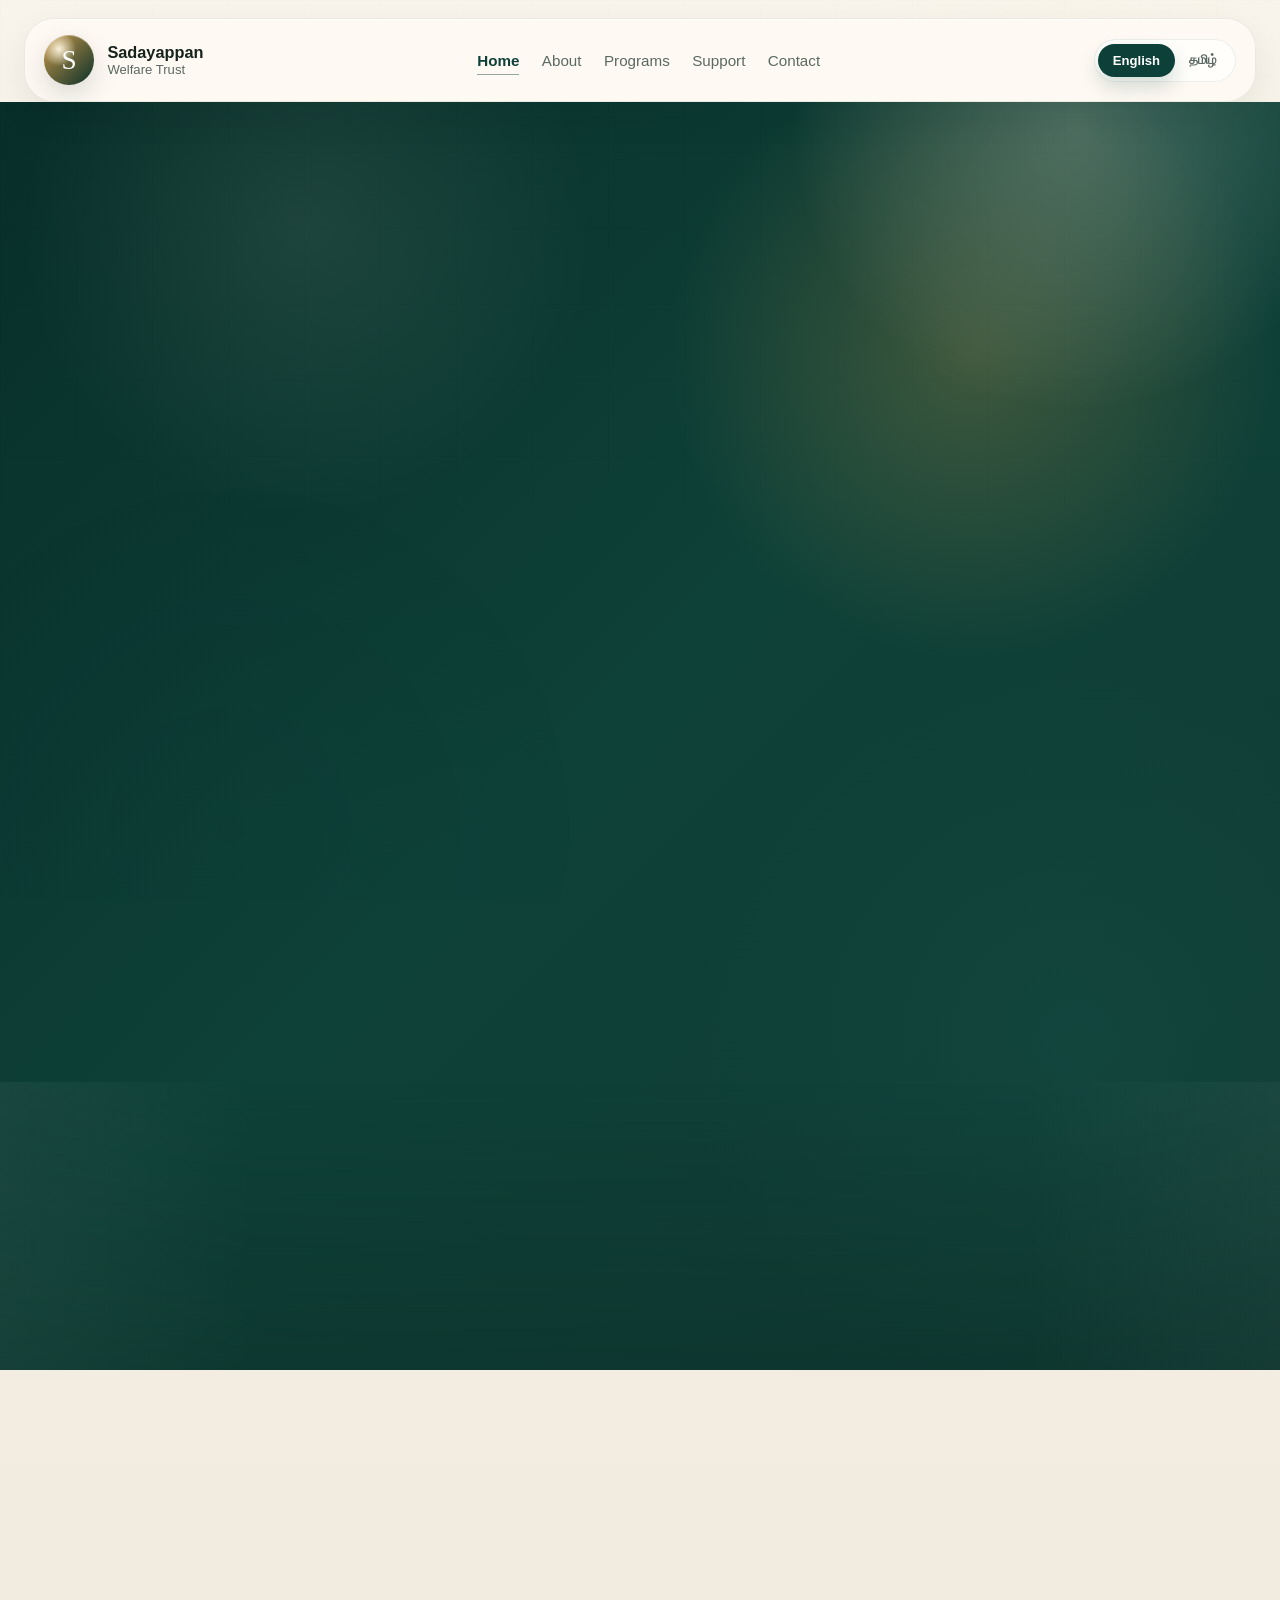
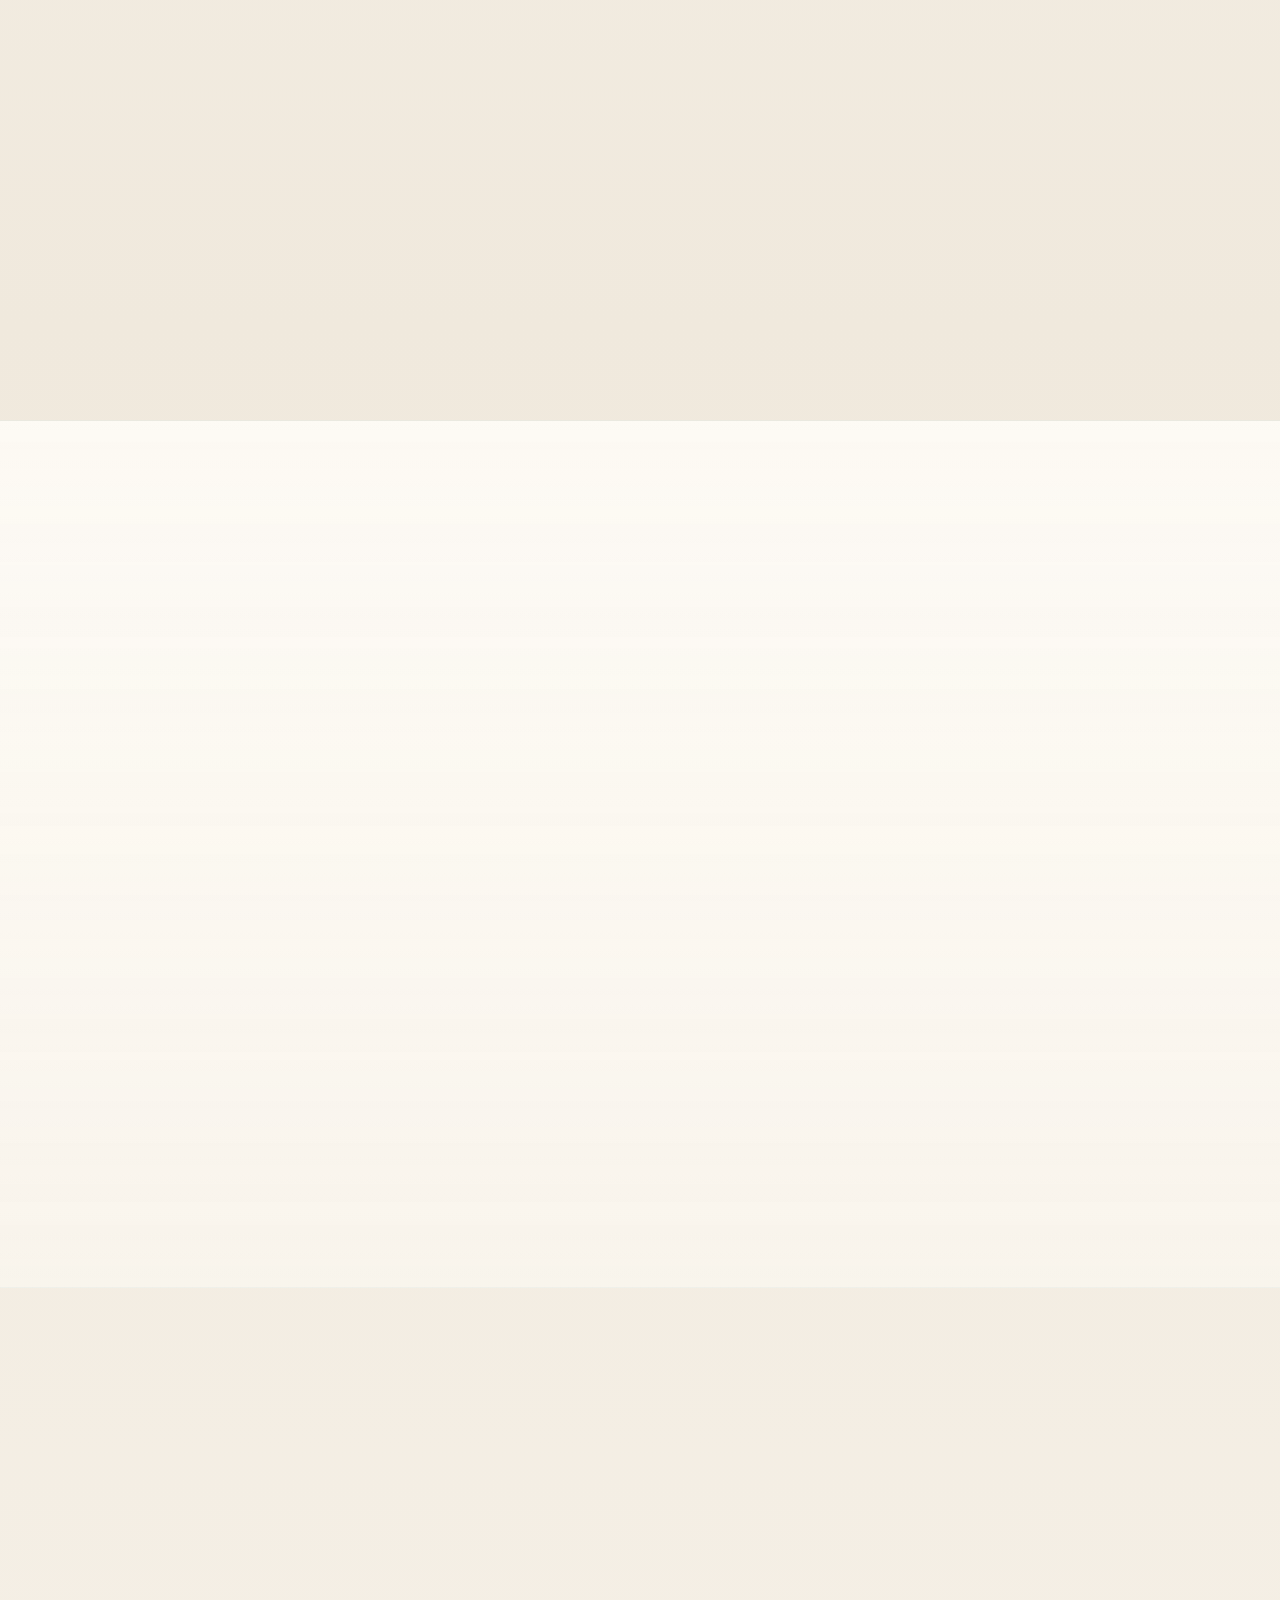
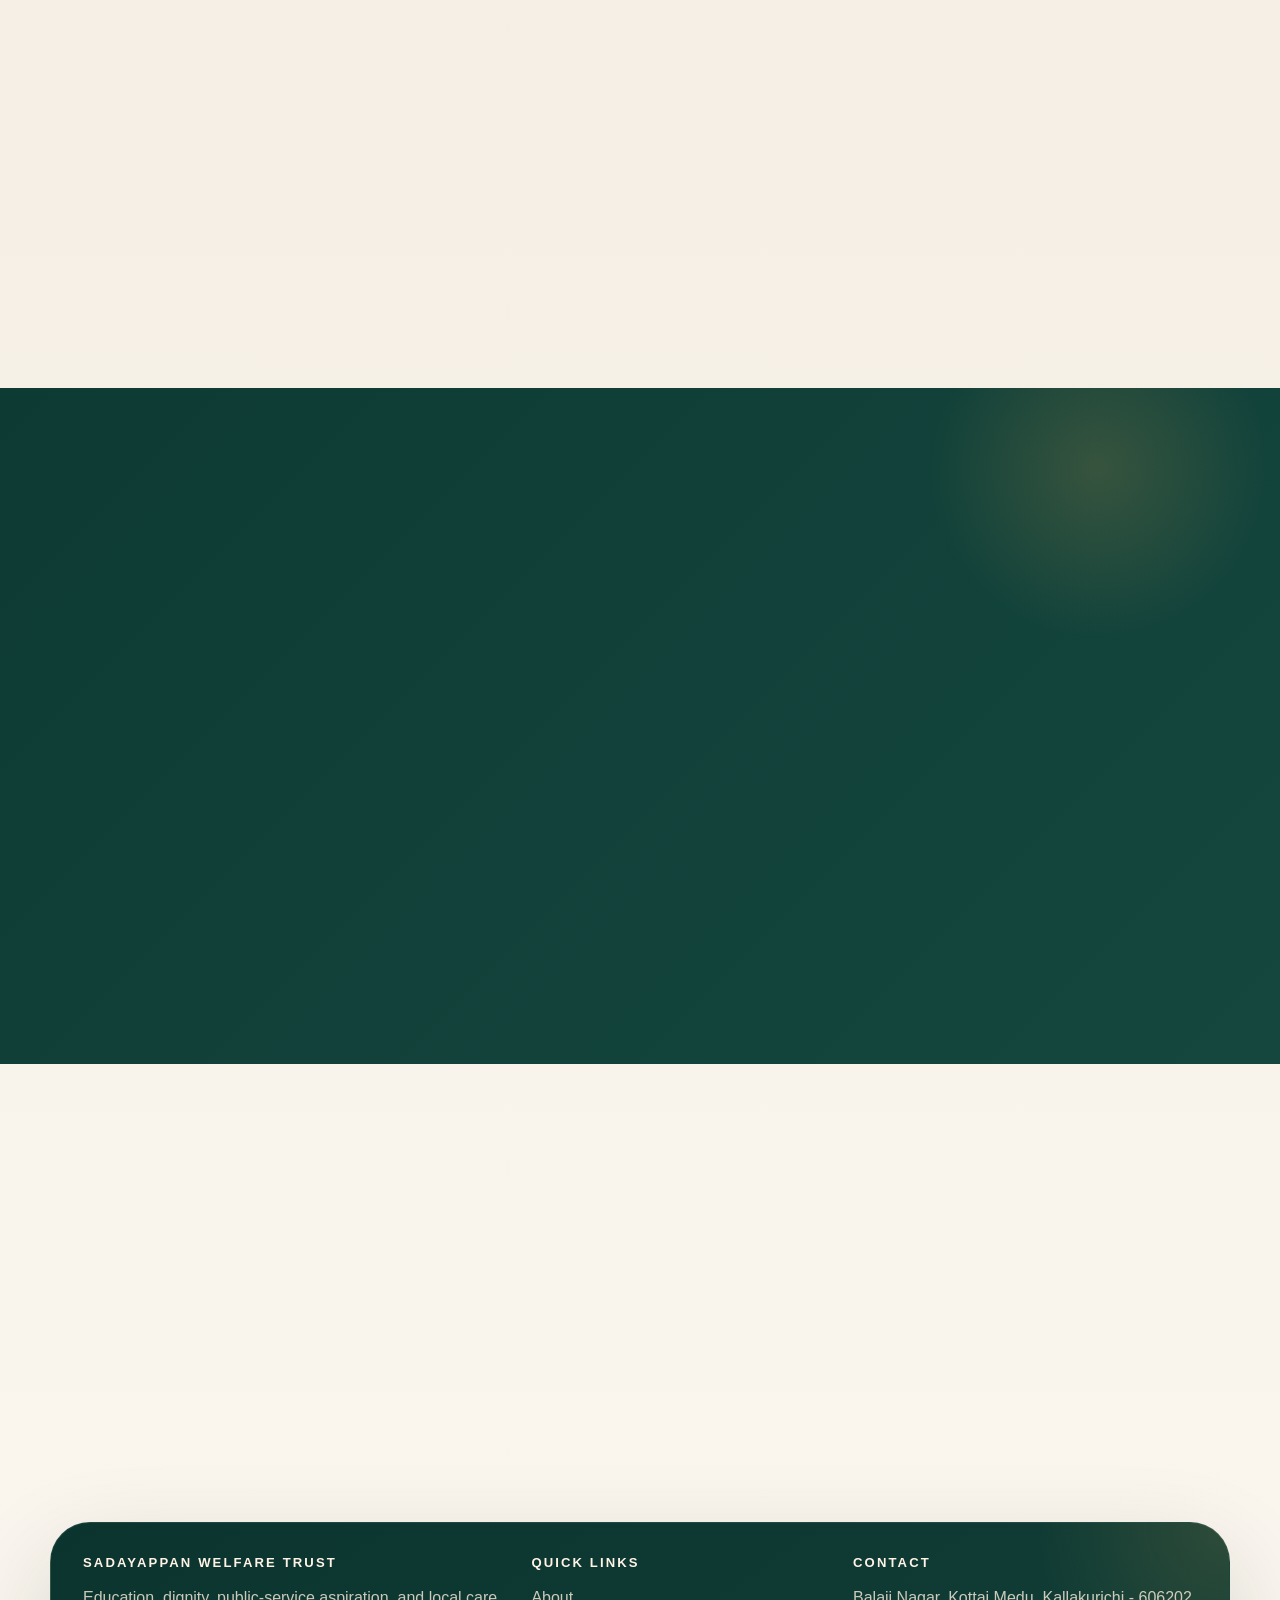
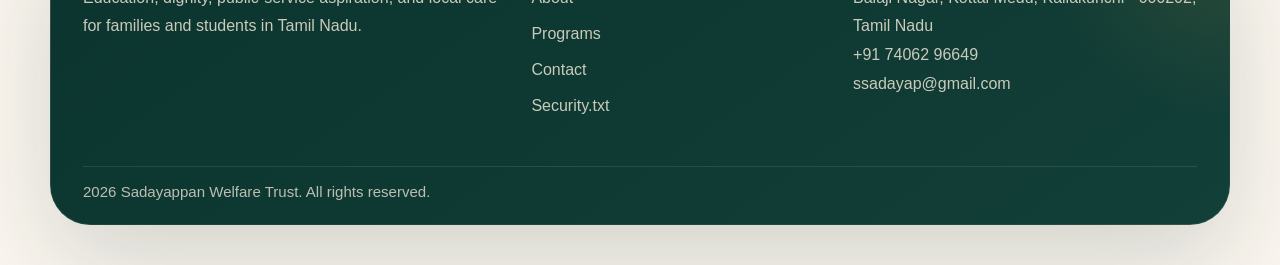
==== commit 6ea9fa0a: "Polish and relaunch the website design" ====
--- a/index.html
+++ b/index.html
@@ -64,7 +64,7 @@
       }
     </script>
   </head>
-  <body data-lang="en">
+  <body class="page-home" data-lang="en">
     <a class="skip-link" href="#main-content">Skip to content</a>
 
     <header class="site-header" id="site-header">
--- a/assets/css/styles.css
+++ b/assets/css/styles.css
@@ -1,29 +1,32 @@
 :root {
-  --bg: #f3ede2;
-  --bg-soft: #f8f4ec;
-  --surface: rgba(255, 251, 244, 0.84);
-  --surface-strong: #fffaf2;
-  --surface-dark: #0e4038;
-  --surface-dark-soft: #165349;
-  --ink: #18231e;
-  --ink-soft: #55645d;
-  --brand: #0e4038;
-  --brand-soft: #1f5e53;
-  --accent: #ca943f;
-  --accent-soft: #edd1a0;
-  --clay: #a95d47;
-  --line: rgba(14, 64, 56, 0.13);
-  --line-strong: rgba(14, 64, 56, 0.2);
+  --bg: #efe9dd;
+  --bg-soft: #f8f3ea;
+  --surface: rgba(255, 252, 246, 0.86);
+  --surface-strong: #fffdf8;
+  --surface-dark: #0b342e;
+  --surface-dark-soft: #13483f;
+  --ink: #15221d;
+  --ink-soft: #5a6962;
+  --brand: #0d4038;
+  --brand-deep: #082f29;
+  --brand-soft: #2a5d53;
+  --accent: #cb9a4a;
+  --accent-soft: #f0ddb3;
+  --clay: #a56b56;
+  --line: rgba(13, 64, 56, 0.12);
+  --line-strong: rgba(13, 64, 56, 0.22);
   --success: #1f6d4c;
   --error: #aa4739;
-  --shadow-lg: 0 30px 90px rgba(13, 34, 30, 0.12);
-  --shadow-md: 0 18px 48px rgba(13, 34, 30, 0.08);
+  --shadow-lg: 0 38px 100px rgba(9, 31, 27, 0.16);
+  --shadow-md: 0 22px 56px rgba(9, 31, 27, 0.11);
+  --shadow-sm: 0 14px 32px rgba(9, 31, 27, 0.08);
+  --radius-xxl: 2.5rem;
   --radius-xl: 2rem;
   --radius-lg: 1.5rem;
   --radius-md: 1rem;
   --radius-sm: 0.75rem;
-  --container: min(1180px, calc(100vw - 2.5rem));
-  --container-wide: min(1320px, calc(100vw - 2.5rem));
+  --container: min(1180px, calc(100vw - 3rem));
+  --container-wide: min(1320px, calc(100vw - 3rem));
   --font-sans: "Segoe UI Variable Text", "Trebuchet MS", "Verdana", sans-serif;
   --font-serif: "Iowan Old Style", "Palatino Linotype", "Book Antiqua", Georgia, serif;
   --font-tamil: "Nirmala UI", "Latha", "Vijaya", sans-serif;
@@ -40,15 +43,16 @@
 }
 
 body {
+  position: relative;
   margin: 0;
   min-height: 100vh;
   overflow-x: hidden;
   color: var(--ink);
   font-family: var(--font-sans);
   background:
-    radial-gradient(circle at 12% 10%, rgba(202, 148, 63, 0.18), transparent 28rem),
-    radial-gradient(circle at 90% 20%, rgba(169, 93, 71, 0.12), transparent 24rem),
-    linear-gradient(180deg, #f5f0e6 0%, #f0eadf 42%, #f7f2ea 100%);
+    radial-gradient(circle at 10% 10%, rgba(203, 154, 74, 0.16), transparent 25rem),
+    radial-gradient(circle at 88% 12%, rgba(165, 107, 86, 0.1), transparent 26rem),
+    linear-gradient(180deg, #f8f4ec 0%, #f0e9dd 38%, #fbf7f0 100%);
 }
 
 body::before {
@@ -56,12 +60,23 @@
   position: fixed;
   inset: 0;
   background-image:
-    linear-gradient(rgba(14, 64, 56, 0.04) 1px, transparent 1px),
-    linear-gradient(90deg, rgba(14, 64, 56, 0.04) 1px, transparent 1px);
-  background-size: 5rem 5rem;
-  mask-image: linear-gradient(180deg, rgba(0, 0, 0, 0.18), transparent 78%);
+    linear-gradient(rgba(13, 64, 56, 0.03) 1px, transparent 1px),
+    linear-gradient(90deg, rgba(13, 64, 56, 0.03) 1px, transparent 1px);
+  background-size: 4.75rem 4.75rem;
+  mask-image: linear-gradient(180deg, rgba(0, 0, 0, 0.22), transparent 78%);
   pointer-events: none;
   z-index: -1;
+}
+
+body::after {
+  content: "";
+  position: fixed;
+  inset: 0;
+  background:
+    radial-gradient(circle at 84% 14%, rgba(255, 246, 227, 0.24), transparent 18rem),
+    radial-gradient(circle at 18% 92%, rgba(13, 64, 56, 0.05), transparent 22rem);
+  pointer-events: none;
+  z-index: -2;
 }
 
 body[data-lang="en"] .lang-ta {
@@ -151,20 +166,21 @@
   margin: 0;
   font-family: var(--font-serif);
   font-weight: 600;
-  line-height: 0.92;
+  line-height: 0.9;
   letter-spacing: -0.04em;
 }
 
 h1 {
-  font-size: clamp(3.5rem, 8vw, 7.3rem);
+  font-size: clamp(3.8rem, 7.6vw, 7.8rem);
 }
 
 h2 {
-  font-size: clamp(2.25rem, 4.8vw, 4.6rem);
+  font-size: clamp(2.35rem, 4.7vw, 4.95rem);
 }
 
 h3 {
   font-size: clamp(1.55rem, 2vw, 2.15rem);
+  line-height: 1;
 }
 
 p {
@@ -174,8 +190,8 @@
 .site-header {
   position: sticky;
   top: 0;
-  z-index: 40;
-  padding: 1rem 0 0;
+  z-index: 60;
+  padding: 1.15rem 0 0;
   transition:
     background-color 0.25s ease,
     backdrop-filter 0.25s ease,
@@ -183,8 +199,9 @@
 }
 
 .site-header.is-scrolled {
-  background: rgba(245, 240, 230, 0.68);
-  backdrop-filter: blur(16px);
+  background: linear-gradient(180deg, rgba(239, 233, 221, 0.92), rgba(239, 233, 221, 0.7));
+  backdrop-filter: blur(18px);
+  box-shadow: 0 16px 28px rgba(9, 31, 27, 0.08);
 }
 
 .header-inner {
@@ -192,11 +209,13 @@
   align-items: center;
   justify-content: space-between;
   gap: 1.25rem;
-  padding: 0.9rem 1rem;
-  border: 1px solid rgba(14, 64, 56, 0.08);
-  border-radius: 999px;
-  background: rgba(255, 250, 242, 0.72);
-  box-shadow: 0 12px 32px rgba(12, 31, 28, 0.05);
+  padding: 1rem 1.2rem;
+  border: 1px solid rgba(13, 64, 56, 0.08);
+  border-radius: 1.9rem;
+  background: rgba(255, 251, 244, 0.82);
+  box-shadow:
+    inset 0 1px 0 rgba(255, 255, 255, 0.72),
+    0 14px 36px rgba(9, 31, 27, 0.07);
 }
 
 .brand {
@@ -209,16 +228,18 @@
 .brand-mark {
   display: grid;
   place-items: center;
-  width: 3rem;
-  height: 3rem;
+  width: 3.1rem;
+  height: 3.1rem;
   border-radius: 50%;
   background:
-    radial-gradient(circle at 32% 30%, rgba(255, 245, 221, 0.92), transparent 34%),
-    linear-gradient(135deg, var(--accent), var(--brand));
+    radial-gradient(circle at 30% 28%, rgba(255, 246, 223, 0.96), transparent 34%),
+    linear-gradient(135deg, var(--accent), var(--brand-deep));
   color: #fff;
   font-family: var(--font-serif);
-  font-size: 1.65rem;
-  box-shadow: inset 0 1px 0 rgba(255, 255, 255, 0.3);
+  font-size: 1.7rem;
+  box-shadow:
+    inset 0 1px 0 rgba(255, 255, 255, 0.32),
+    0 10px 26px rgba(9, 31, 27, 0.14);
 }
 
 .brand-copy {
@@ -228,13 +249,13 @@
 }
 
 .brand-copy strong {
-  font-size: 1rem;
+  font-size: 1.02rem;
 }
 
 .brand-copy span {
-  margin-top: 0.2rem;
+  margin-top: 0.18rem;
   color: var(--ink-soft);
-  font-size: 0.84rem;
+  font-size: 0.82rem;
 }
 
 .site-nav {
@@ -245,15 +266,37 @@
 }
 
 .site-nav a {
+  position: relative;
   color: var(--ink-soft);
-  font-size: 0.97rem;
+  padding: 0.3rem 0;
+  font-size: 0.95rem;
   transition: color 0.2s ease;
+}
+
+.site-nav a::after {
+  content: "";
+  position: absolute;
+  left: 0;
+  right: 0;
+  bottom: -0.08rem;
+  height: 1px;
+  background: currentColor;
+  opacity: 0.45;
+  transform: scaleX(0);
+  transform-origin: left;
+  transition: transform 0.2s ease;
 }
 
 .site-nav a:hover,
 .site-nav a:focus-visible,
 .site-nav a[aria-current="page"] {
   color: var(--brand);
+}
+
+.site-nav a:hover::after,
+.site-nav a:focus-visible::after,
+.site-nav a[aria-current="page"]::after {
+  transform: scaleX(1);
 }
 
 .site-nav a[aria-current="page"] {
@@ -270,10 +313,11 @@
 .lang-switcher {
   display: inline-flex;
   align-items: center;
-  padding: 0.2rem;
+  padding: 0.22rem;
   border-radius: 999px;
-  border: 1px solid rgba(14, 64, 56, 0.08);
-  background: rgba(14, 64, 56, 0.04);
+  border: 1px solid rgba(13, 64, 56, 0.08);
+  background: rgba(255, 255, 255, 0.68);
+  box-shadow: inset 0 1px 0 rgba(255, 255, 255, 0.74);
 }
 
 .lang-button {
@@ -281,15 +325,20 @@
   border-radius: 999px;
   background: transparent;
   color: var(--ink-soft);
-  padding: 0.55rem 0.85rem;
-  font-size: 0.86rem;
+  padding: 0.56rem 0.9rem;
+  font-size: 0.82rem;
   font-weight: 700;
   cursor: pointer;
+  transition:
+    transform 0.2s ease,
+    background-color 0.2s ease,
+    color 0.2s ease;
 }
 
 .lang-button.is-active {
   background: var(--brand);
   color: #fff;
+  box-shadow: 0 10px 20px rgba(13, 64, 56, 0.18);
 }
 
 .nav-toggle {
@@ -300,19 +349,26 @@
   border-radius: 999px;
   background: var(--brand);
   color: #fff;
-  padding: 0.78rem 1rem;
+  padding: 0.82rem 1.02rem;
+  font-size: 0.82rem;
   font-weight: 700;
+  letter-spacing: 0.04em;
   cursor: pointer;
+  box-shadow: 0 12px 28px rgba(13, 64, 56, 0.18);
 }
 
 .button {
   display: inline-flex;
   align-items: center;
   justify-content: center;
-  min-height: 3.3rem;
-  padding: 0.95rem 1.45rem;
+  min-height: 3.55rem;
+  padding: 1rem 1.6rem;
+  border: 1px solid transparent;
   border-radius: 999px;
   font-weight: 800;
+  font-size: 0.82rem;
+  letter-spacing: 0.08em;
+  text-transform: uppercase;
   transition:
     transform 0.2s ease,
     box-shadow 0.2s ease,
@@ -327,28 +383,31 @@
 }
 
 .button-primary {
-  background: var(--brand);
+  background: linear-gradient(180deg, var(--brand-soft), var(--brand));
   color: #fff;
-  box-shadow: 0 16px 34px rgba(14, 64, 56, 0.22);
+  border-color: rgba(255, 255, 255, 0.14);
+  box-shadow: 0 18px 40px rgba(13, 64, 56, 0.22);
 }
 
 .button-secondary {
-  border: 1px solid rgba(14, 64, 56, 0.12);
-  background: rgba(255, 255, 255, 0.66);
+  border-color: rgba(13, 64, 56, 0.12);
+  background: rgba(255, 255, 255, 0.74);
   color: var(--ink);
 }
 
 .button-ghost {
-  border: 1px solid rgba(255, 255, 255, 0.2);
+  border-color: rgba(255, 255, 255, 0.22);
   color: #fff;
   background: rgba(255, 255, 255, 0.08);
+  backdrop-filter: blur(8px);
 }
 
 .hero {
   position: relative;
-  min-height: calc(100svh - 6rem);
-  padding: 1.4rem 0 1.8rem;
+  min-height: calc(100svh - 5.75rem);
+  padding: 2rem 0 3.75rem;
   color: #fff7ed;
+  overflow: clip;
 }
 
 .hero::before {
@@ -356,9 +415,10 @@
   position: absolute;
   inset: 0;
   background:
-    radial-gradient(circle at 82% 24%, rgba(202, 148, 63, 0.22), transparent 18rem),
-    radial-gradient(circle at 22% 8%, rgba(255, 244, 223, 0.08), transparent 16rem),
-    linear-gradient(135deg, #0a342e 0%, #0f443b 48%, #123f37 100%);
+    radial-gradient(circle at 76% 20%, rgba(203, 154, 74, 0.26), transparent 19rem),
+    radial-gradient(circle at 24% 10%, rgba(255, 246, 227, 0.08), transparent 18rem),
+    radial-gradient(circle at 84% 74%, rgba(19, 72, 63, 0.72), transparent 24rem),
+    linear-gradient(135deg, #082e29 0%, #0e4138 48%, #113c35 100%);
   z-index: -2;
 }
 
@@ -366,8 +426,10 @@
   content: "";
   position: absolute;
   inset: auto 0 0;
-  height: 16rem;
-  background: linear-gradient(180deg, rgba(7, 31, 28, 0), rgba(7, 31, 28, 0.22));
+  height: 18rem;
+  background:
+    linear-gradient(180deg, rgba(7, 31, 28, 0), rgba(7, 31, 28, 0.24)),
+    linear-gradient(90deg, rgba(255, 255, 255, 0.05), transparent 20%, transparent 80%, rgba(255, 255, 255, 0.04));
   z-index: -1;
 }
 
@@ -375,14 +437,14 @@
   width: var(--container-wide);
   margin: 0 auto;
   display: grid;
-  grid-template-columns: minmax(0, 0.94fr) minmax(20rem, 0.82fr);
-  gap: 2rem;
-  align-items: end;
+  grid-template-columns: minmax(0, 1fr) minmax(20rem, 0.76fr);
+  gap: 3rem;
+  align-items: center;
 }
 
 .hero-copy {
-  padding: clamp(2rem, 5vw, 4rem) 0 0;
-  max-width: 42rem;
+  padding: clamp(4rem, 11vw, 7.25rem) 0 1.5rem;
+  max-width: 43rem;
   min-width: 0;
 }
 
@@ -394,17 +456,18 @@
 }
 
 .hero-copy h1 {
-  max-width: 11ch;
+  max-width: 12.8ch;
   overflow-wrap: anywhere;
+  text-wrap: balance;
 }
 
 .hero-copy .lead,
 .page-hero__content .lead {
-  margin-top: 1.4rem;
-  max-width: 38rem;
-  color: rgba(255, 247, 234, 0.82);
-  font-size: 1.08rem;
-  line-height: 1.9;
+  margin-top: 1.55rem;
+  max-width: 32rem;
+  color: rgba(255, 247, 234, 0.78);
+  font-size: 1.04rem;
+  line-height: 1.88;
 }
 
 .hero-actions,
@@ -420,16 +483,21 @@
 .hero-ribbon {
   display: grid;
   grid-template-columns: repeat(3, minmax(0, 1fr));
-  gap: 1px;
-  margin-top: 2.4rem;
-  border-radius: 1.6rem;
-  overflow: hidden;
-  background: rgba(255, 255, 255, 0.1);
+  gap: 0;
+  margin-top: 3rem;
+  border-top: 1px solid rgba(255, 255, 255, 0.16);
+  border-bottom: 1px solid rgba(255, 255, 255, 0.08);
+  background: linear-gradient(90deg, rgba(255, 255, 255, 0.05), rgba(255, 255, 255, 0));
 }
 
 .hero-ribbon article {
-  padding: 1.2rem 1.15rem;
-  background: rgba(255, 255, 255, 0.04);
+  padding: 1.3rem 1.35rem 1.2rem 0;
+  background: transparent;
+}
+
+.hero-ribbon article + article {
+  padding-left: 1.35rem;
+  border-left: 1px solid rgba(255, 255, 255, 0.08);
 }
 
 .hero-ribbon strong,
@@ -455,52 +523,76 @@
 .hero-panel {
   position: relative;
   display: grid;
-  gap: 1.2rem;
-  align-content: end;
-  padding-bottom: 0.5rem;
+  gap: 1.35rem;
+  align-content: center;
+  padding: clamp(2rem, 4vw, 4.5rem) 0 0;
   min-width: 0;
 }
 
 .hero-art {
   position: relative;
-  width: min(34rem, 100%);
+  width: min(33rem, 100%);
   margin-left: auto;
+  padding: 1.85rem;
+  border: 1px solid rgba(255, 255, 255, 0.12);
+  border-radius: 2rem 2rem 6rem 2rem;
+  background: linear-gradient(160deg, rgba(255, 255, 255, 0.09), rgba(255, 255, 255, 0.02));
+  box-shadow: 0 30px 80px rgba(0, 0, 0, 0.18);
+  overflow: hidden;
+}
+
+.hero-art::before {
+  content: "";
+  position: absolute;
+  inset: 1rem;
+  border: 1px solid rgba(255, 255, 255, 0.08);
+  border-radius: 1.5rem 1.5rem 5rem 1.5rem;
+  pointer-events: none;
 }
 
 .hero-art img {
-  width: 100%;
-  filter: drop-shadow(0 28px 60px rgba(0, 0, 0, 0.22));
+  width: 84%;
+  margin: 1rem auto 0;
+  filter: drop-shadow(0 28px 56px rgba(0, 0, 0, 0.24));
+  animation: emblemFloat 9s ease-in-out infinite;
 }
 
 .hero-note {
   position: absolute;
-  left: 0;
-  bottom: 2.25rem;
-  max-width: 17rem;
-  padding: 1rem 1rem 1.1rem;
-  border: 1px solid rgba(255, 255, 255, 0.14);
+  left: -1.15rem;
+  bottom: 1.4rem;
+  max-width: 18rem;
+  padding: 1.1rem 1.15rem 1.2rem;
+  border: 1px solid rgba(255, 248, 236, 0.55);
   border-radius: 1.25rem;
-  background: rgba(255, 248, 236, 0.08);
-  backdrop-filter: blur(12px);
+  background: rgba(255, 249, 240, 0.94);
+  box-shadow: var(--shadow-sm);
 }
 
 .hero-note p,
-.hero-note li,
 .hero-stat p,
 .hero-stat li {
   color: rgba(255, 246, 230, 0.84);
 }
 
+.hero-note p,
+.hero-note li {
+  color: var(--ink);
+}
+
 .hero-stat {
   justify-self: end;
-  width: min(18rem, 100%);
-  padding: 1rem 1.1rem;
-  border-left: 2px solid rgba(255, 255, 255, 0.18);
+  width: min(20rem, 100%);
+  padding: 1.3rem 1.35rem;
+  border: 1px solid rgba(255, 255, 255, 0.12);
+  border-radius: 1.5rem;
+  background: linear-gradient(180deg, rgba(255, 255, 255, 0.07), rgba(255, 255, 255, 0.02));
+  box-shadow: inset 0 1px 0 rgba(255, 255, 255, 0.08);
 }
 
 .hero-stat strong {
   display: block;
-  margin-bottom: 0.45rem;
+  margin-bottom: 0.75rem;
   color: rgba(255, 245, 225, 0.82);
   font-size: 0.88rem;
   letter-spacing: 0.18em;
@@ -521,7 +613,7 @@
 
 .hero-list {
   display: grid;
-  gap: 0.55rem;
+  gap: 0.75rem;
 }
 
 .panel-list {
@@ -544,15 +636,27 @@
   content: "";
   position: absolute;
   left: 0;
-  top: 0.72rem;
-  width: 0.36rem;
-  height: 0.36rem;
+  top: 0.64rem;
+  width: 0.34rem;
+  height: 0.34rem;
   border-radius: 50%;
-  background: var(--accent);
+  background: var(--accent-soft);
 }
 
 .page-hero {
-  padding: 3rem 0 1rem;
+  position: relative;
+  padding: 4rem 0 1.35rem;
+}
+
+.page-hero::before {
+  content: "";
+  position: absolute;
+  inset: 0 0 auto;
+  height: 18rem;
+  background:
+    radial-gradient(circle at 8% 14%, rgba(203, 154, 74, 0.1), transparent 14rem),
+    linear-gradient(180deg, rgba(255, 255, 255, 0.22), transparent 88%);
+  pointer-events: none;
 }
 
 .page-hero__grid,
@@ -560,7 +664,7 @@
 .form-grid,
 .footer-grid {
   display: grid;
-  gap: 1.6rem;
+  gap: 2rem;
 }
 
 .page-hero__grid,
@@ -578,7 +682,7 @@
 .form-side,
 .cta-band,
 .footer-grid {
-  border: 1px solid rgba(14, 64, 56, 0.08);
+  border: 1px solid rgba(13, 64, 56, 0.08);
   box-shadow: var(--shadow-md);
 }
 
@@ -587,12 +691,24 @@
 .form-shell {
   position: relative;
   overflow: hidden;
-  padding: clamp(2rem, 4vw, 3.25rem);
-  border-radius: var(--radius-xl);
+  padding: clamp(2.2rem, 4vw, 3.55rem);
+  border-radius: var(--radius-xxl);
   background:
-    linear-gradient(145deg, rgba(255, 252, 245, 0.92), rgba(255, 249, 239, 0.88)),
-    linear-gradient(135deg, rgba(202, 148, 63, 0.08), transparent 48%);
+    linear-gradient(145deg, rgba(255, 253, 248, 0.94), rgba(255, 249, 240, 0.9)),
+    linear-gradient(135deg, rgba(203, 154, 74, 0.08), transparent 48%);
   min-width: 0;
+}
+
+.page-hero__content::before,
+.story-block::before,
+.form-shell::before {
+  content: "";
+  position: absolute;
+  left: clamp(2rem, 4vw, 3.55rem);
+  right: clamp(2rem, 4vw, 3.55rem);
+  top: 0;
+  height: 1px;
+  background: linear-gradient(90deg, rgba(203, 154, 74, 0.6), rgba(203, 154, 74, 0));
 }
 
 .page-hero__content::after,
@@ -613,9 +729,11 @@
 .story-side,
 .form-side,
 .cta-band {
-  padding: 1.8rem;
-  border-radius: var(--radius-xl);
-  background: linear-gradient(160deg, var(--surface-dark) 0%, var(--surface-dark-soft) 100%);
+  padding: 2rem;
+  border-radius: var(--radius-xxl);
+  background:
+    radial-gradient(circle at top right, rgba(203, 154, 74, 0.16), transparent 12rem),
+    linear-gradient(160deg, var(--surface-dark) 0%, var(--surface-dark-soft) 100%);
   color: #fff3e3;
   min-width: 0;
 }
@@ -626,32 +744,60 @@
   gap: 0.45rem;
   margin-bottom: 1.2rem;
   color: var(--ink-soft);
-  font-size: 0.93rem;
+  font-size: 0.88rem;
 }
 
 .lead {
-  font-size: 1.04rem;
-  line-height: 1.85;
+  font-size: 1.03rem;
+  line-height: 1.82;
+}
+
+.page-hero__content .lead,
+.story-block .lead,
+.form-note,
+.office-strip p,
+.editorial-card p,
+.program-column p,
+.step-column p,
+.contact-column p,
+.trust-column p,
+.signal-list li p {
+  max-width: 39rem;
+  color: var(--ink-soft);
 }
 
 .section {
-  padding: 5.5rem 0;
+  padding: 6.25rem 0;
 }
 
 .section-soft {
   background:
     linear-gradient(180deg, rgba(255, 255, 255, 0.18), rgba(255, 255, 255, 0)),
-    linear-gradient(180deg, rgba(255, 252, 246, 0.78), rgba(250, 246, 237, 0.85));
+    linear-gradient(180deg, rgba(255, 252, 246, 0.82), rgba(249, 245, 237, 0.9));
+  border-block: 1px solid rgba(13, 64, 56, 0.06);
 }
 
 .section-contrast {
+  position: relative;
   background: linear-gradient(135deg, #0d3b34 0%, #15473f 100%);
   color: #fff3e6;
+  overflow: clip;
+}
+
+.section-contrast::before {
+  content: "";
+  position: absolute;
+  inset: -6rem auto auto 72%;
+  width: 22rem;
+  height: 22rem;
+  border-radius: 50%;
+  background: radial-gradient(circle, rgba(203, 154, 74, 0.2), transparent 68%);
+  pointer-events: none;
 }
 
 .section-heading {
-  max-width: 48rem;
-  margin-bottom: 2.5rem;
+  max-width: 46rem;
+  margin-bottom: 3rem;
 }
 
 .section-heading p + h2,
@@ -677,7 +823,15 @@
 
 .story-block h2,
 .page-hero__content h1 {
-  max-width: 14ch;
+  max-width: 12.6ch;
+}
+
+.page-hero__content h1 {
+  font-size: clamp(3.05rem, 5.7vw, 6rem);
+}
+
+.story-block h2 {
+  font-size: clamp(2.55rem, 4vw, 4.35rem);
 }
 
 .story-block p,
@@ -711,10 +865,13 @@
 }
 
 .support-rail article,
-.contact-rail article,
-.signal-list li,
+.contact-rail article {
+  padding: 1.2rem 0;
+  border-top: 1px solid rgba(255, 255, 255, 0.12);
+}
+
 .faq-row {
-  padding: 1.1rem 0;
+  padding: 1.2rem 0;
   border-top: 1px solid var(--line);
 }
 
@@ -733,7 +890,7 @@
 .contact-columns,
 .trust-columns {
   display: grid;
-  gap: 1.8rem;
+  gap: 2.25rem;
 }
 
 .editorial-list {
@@ -754,8 +911,37 @@
 .step-column,
 .contact-column,
 .trust-column {
-  padding: 1.25rem 0 0;
-  border-top: 2px solid var(--line-strong);
+  position: relative;
+  padding: 1.55rem 0 0;
+  border-top: 1px solid var(--line-strong);
+  transition:
+    transform 0.2s ease,
+    border-color 0.2s ease;
+}
+
+.editorial-card::before,
+.program-column::before,
+.process-column::before,
+.step-column::before,
+.contact-column::before,
+.trust-column::before {
+  content: "";
+  position: absolute;
+  left: 0;
+  top: -1px;
+  width: 3.25rem;
+  height: 1px;
+  background: var(--accent);
+}
+
+.editorial-card:hover,
+.program-column:hover,
+.process-column:hover,
+.step-column:hover,
+.contact-column:hover,
+.trust-column:hover {
+  transform: translateY(-4px);
+  border-color: rgba(13, 64, 56, 0.32);
 }
 
 .editorial-card span,
@@ -763,11 +949,11 @@
 .process-column span,
 .step-column span {
   display: inline-block;
-  margin-bottom: 0.8rem;
-  color: var(--brand-soft);
-  font-size: 0.8rem;
+  margin-bottom: 0.95rem;
+  color: var(--brand);
+  font-size: 0.76rem;
   font-weight: 800;
-  letter-spacing: 0.14em;
+  letter-spacing: 0.18em;
   text-transform: uppercase;
 }
 
@@ -777,7 +963,6 @@
 .contact-column p,
 .trust-column p {
   margin-top: 0.9rem;
-  color: var(--ink-soft);
   line-height: 1.8;
 }
 
@@ -786,8 +971,12 @@
   gap: 0;
 }
 
+.signal-list li {
+  padding: 1.1rem 0;
+  border-top: 1px solid var(--line);
+}
+
 .signal-list li p {
-  color: var(--ink-soft);
   line-height: 1.8;
 }
 
@@ -809,7 +998,7 @@
   display: flex;
   align-items: flex-end;
   justify-content: space-between;
-  gap: 1.5rem;
+  gap: 2rem;
 }
 
 .cta-band__content {
@@ -823,8 +1012,7 @@
 
 .form-note {
   margin-top: 1rem;
-  color: var(--ink-soft);
-  font-size: 0.94rem;
+  font-size: 0.95rem;
   line-height: 1.7;
 }
 
@@ -849,19 +1037,23 @@
 }
 
 .field label {
-  font-size: 0.92rem;
+  color: var(--ink-soft);
+  font-size: 0.8rem;
   font-weight: 700;
+  letter-spacing: 0.08em;
+  text-transform: uppercase;
 }
 
 .field input,
 .field select,
 .field textarea {
   width: 100%;
-  padding: 0.92rem 1rem;
-  border: 1px solid rgba(14, 64, 56, 0.12);
-  border-radius: var(--radius-md);
-  background: rgba(255, 255, 255, 0.82);
+  padding: 1rem 1rem;
+  border: 1px solid rgba(13, 64, 56, 0.14);
+  border-radius: 1.1rem;
+  background: rgba(255, 255, 255, 0.88);
   color: var(--ink);
+  box-shadow: inset 0 1px 0 rgba(255, 255, 255, 0.86);
 }
 
 .field textarea {
@@ -873,8 +1065,8 @@
 .field select:focus,
 .field textarea:focus {
   outline: 0;
-  border-color: rgba(14, 64, 56, 0.32);
-  box-shadow: 0 0 0 4px rgba(14, 64, 56, 0.08);
+  border-color: rgba(13, 64, 56, 0.3);
+  box-shadow: 0 0 0 4px rgba(13, 64, 56, 0.08);
 }
 
 .status-message {
@@ -898,12 +1090,12 @@
 .office-strip {
   display: grid;
   grid-template-columns: repeat(3, minmax(0, 1fr));
-  gap: 1rem;
+  gap: 1.4rem;
 }
 
 .office-strip article {
-  padding: 1.2rem 1.1rem;
-  border-top: 2px solid var(--line-strong);
+  padding: 1.35rem 1.2rem 0;
+  border-top: 1px solid var(--line-strong);
 }
 
 .office-strip strong {
@@ -920,37 +1112,69 @@
 }
 
 .site-footer {
-  padding: 0 0 2rem;
+  padding: 0 0 2.5rem;
 }
 
 .footer-grid {
-  grid-template-columns: 1.25fr 0.8fr 0.95fr;
-  padding: 1.6rem;
-  border-radius: var(--radius-xl);
-  background: rgba(255, 251, 244, 0.82);
+  grid-template-columns: 1.15fr 0.8fr 0.95fr;
+  gap: 2rem;
+  padding: 2rem 2rem 1.5rem;
+  border-radius: var(--radius-xxl);
+  border-color: rgba(255, 255, 255, 0.08);
+  background:
+    radial-gradient(circle at top right, rgba(203, 154, 74, 0.16), transparent 12rem),
+    linear-gradient(145deg, #0b342e, #123f38);
+  color: #fff3e6;
+  box-shadow: var(--shadow-lg);
 }
 
 .footer-block strong {
   display: block;
-  margin-bottom: 0.7rem;
+  margin-bottom: 0.85rem;
+  font-size: 0.82rem;
+  letter-spacing: 0.16em;
+  text-transform: uppercase;
 }
 
 .footer-block p,
 .footer-links a {
-  color: var(--ink-soft);
+  color: rgba(255, 243, 226, 0.78);
   line-height: 1.8;
 }
 
 .footer-links {
   display: grid;
-  gap: 0.35rem;
+  gap: 0.45rem;
+}
+
+.footer-links a:hover,
+.footer-links a:focus-visible {
+  color: #fff9f0;
 }
 
 .footer-copy {
   grid-column: 1 / -1;
-  margin-top: 0.6rem;
-  color: var(--ink-soft);
+  margin-top: 0.85rem;
+  padding-top: 1rem;
+  border-top: 1px solid rgba(255, 255, 255, 0.1);
+  color: rgba(255, 243, 226, 0.72);
   font-size: 0.94rem;
+}
+
+.hero-note .eyebrow {
+  margin-bottom: 0.8rem;
+  color: var(--brand-soft);
+}
+
+@keyframes emblemFloat {
+  0%,
+  100% {
+    transform: translateY(0);
+  }
+
+  50% {
+    transform: translateY(-10px);
+  }
 }
 
 .reveal {
@@ -988,7 +1212,7 @@
   }
 
   .hero-shell {
-    gap: 1rem;
+    gap: 1.75rem;
   }
 
   .hero-panel {
@@ -997,6 +1221,7 @@
 
   .hero-art {
     margin-left: 0;
+    width: min(30rem, 100%);
   }
 
   .hero-stat {
@@ -1027,7 +1252,7 @@
     border: 1px solid rgba(14, 64, 56, 0.08);
     border-radius: 1.4rem;
     background: rgba(255, 251, 244, 0.98);
-    box-shadow: 0 20px 38px rgba(13, 34, 30, 0.08);
+    box-shadow: 0 20px 44px rgba(9, 31, 27, 0.12);
   }
 
   .site-nav.is-open {
@@ -1043,6 +1268,16 @@
     grid-template-columns: 1fr;
   }
 
+  .hero-ribbon article {
+    padding-right: 0;
+  }
+
+  .hero-ribbon article + article {
+    padding-left: 0;
+    border-left: 0;
+    border-top: 1px solid rgba(255, 255, 255, 0.08);
+  }
+
   .field-grid {
     grid-template-columns: 1fr;
   }
@@ -1050,13 +1285,14 @@
 
 @media (max-width: 720px) {
   .site-header {
-    padding-top: 0.8rem;
+    padding-top: 0.85rem;
   }
 
   .header-inner {
     flex-wrap: wrap;
     align-items: center;
     gap: 0.85rem;
+    border-radius: 1.6rem;
   }
 
   .brand,
@@ -1078,16 +1314,21 @@
   }
 
   h1 {
-    font-size: clamp(2.55rem, 12.4vw, 4.5rem);
+    font-size: clamp(2.65rem, 11.8vw, 4.75rem);
   }
 
   h2 {
-    font-size: clamp(1.9rem, 10vw, 3.3rem);
+    font-size: clamp(2.05rem, 9.5vw, 3.45rem);
   }
 
   .hero {
     min-height: auto;
     padding-top: 1.2rem;
+    padding-bottom: 2.6rem;
+  }
+
+  .hero-copy {
+    padding: 2.35rem 0 0.5rem;
   }
 
   .hero-copy,
@@ -1125,6 +1366,16 @@
     margin-top: 1rem;
   }
 
+  .hero-art {
+    padding: 1.2rem;
+    border-radius: 1.5rem 1.5rem 3.5rem 1.5rem;
+  }
+
+  .hero-art::before {
+    inset: 0.75rem;
+    border-radius: 1.1rem 1.1rem 2.85rem 1.1rem;
+  }
+
   .hero-stat {
     width: 100%;
   }
@@ -1133,7 +1384,11 @@
 @media (max-width: 480px) {
   .container,
   .container-wide {
-    width: min(100vw - 1rem, var(--container-wide));
+    width: min(100vw - 1.25rem, var(--container-wide));
+  }
+
+  .header-inner {
+    padding: 0.85rem 0.9rem;
   }
 
   .brand-mark {
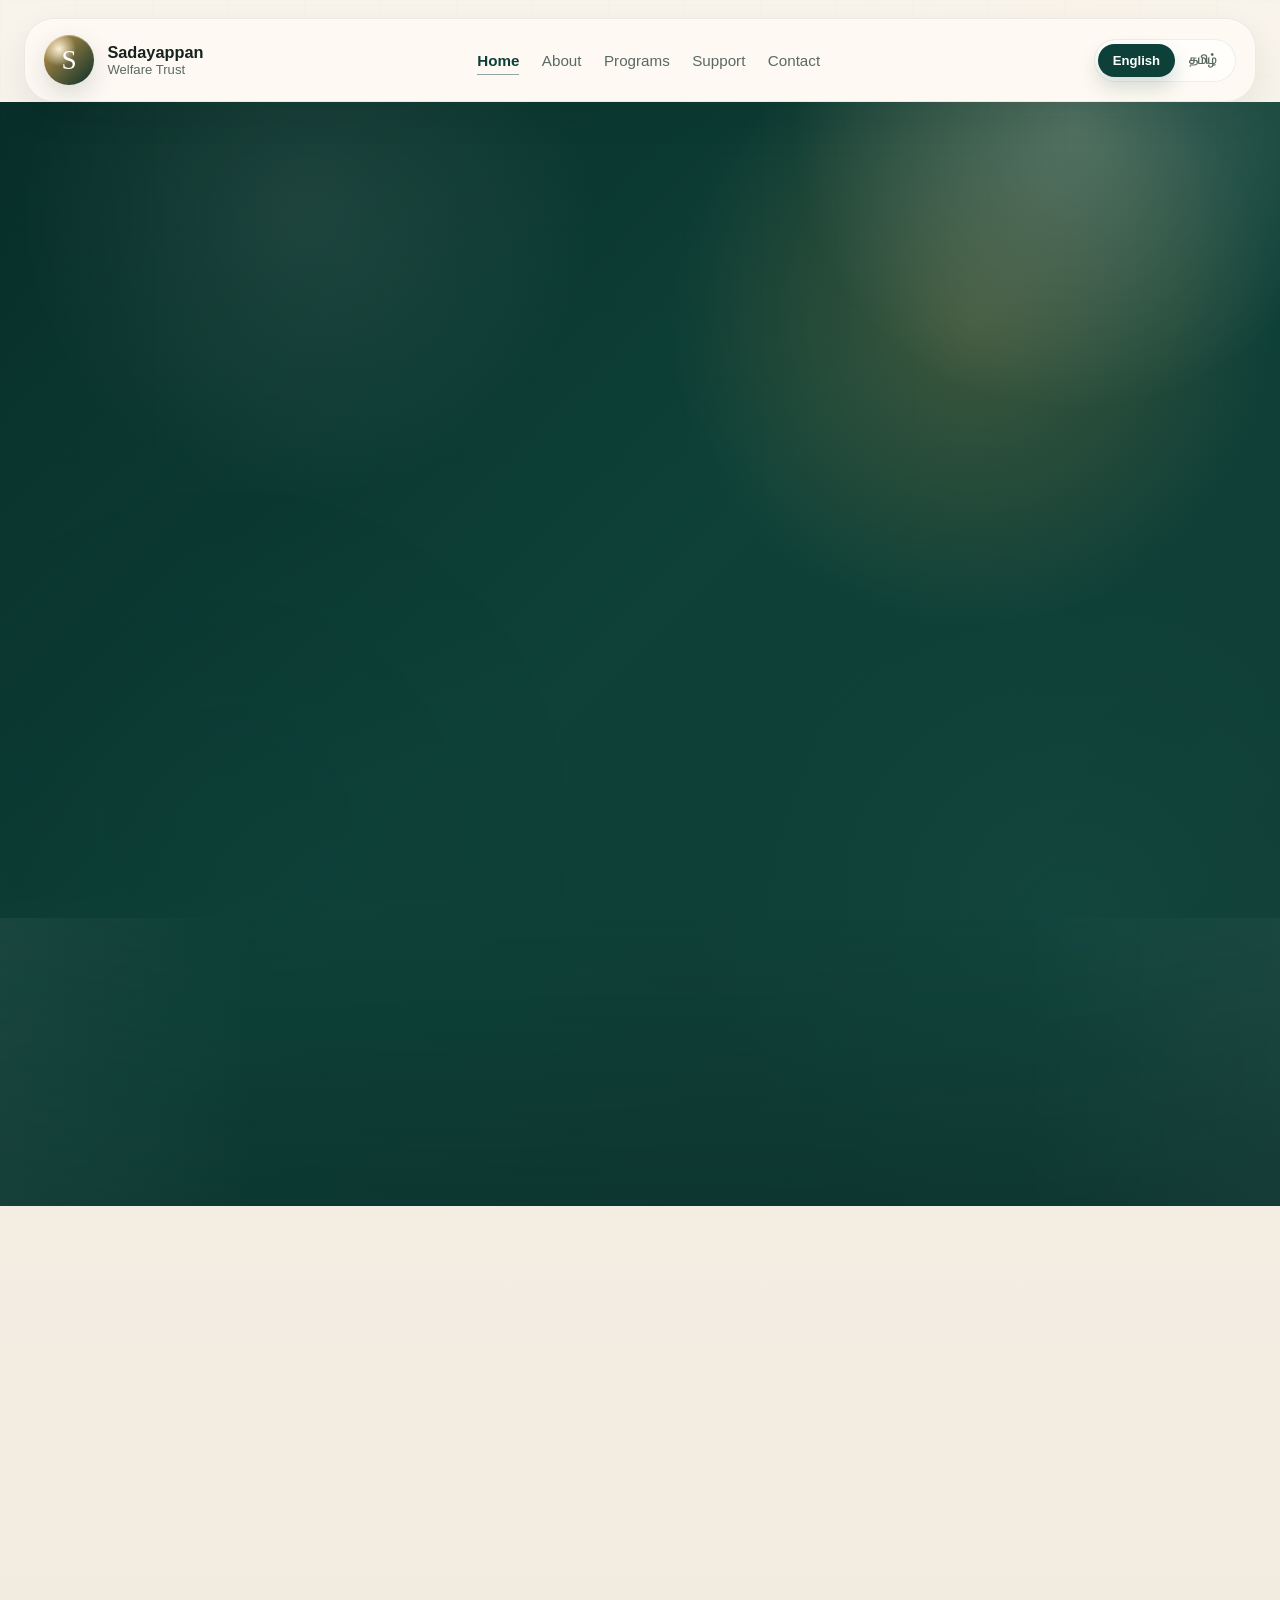
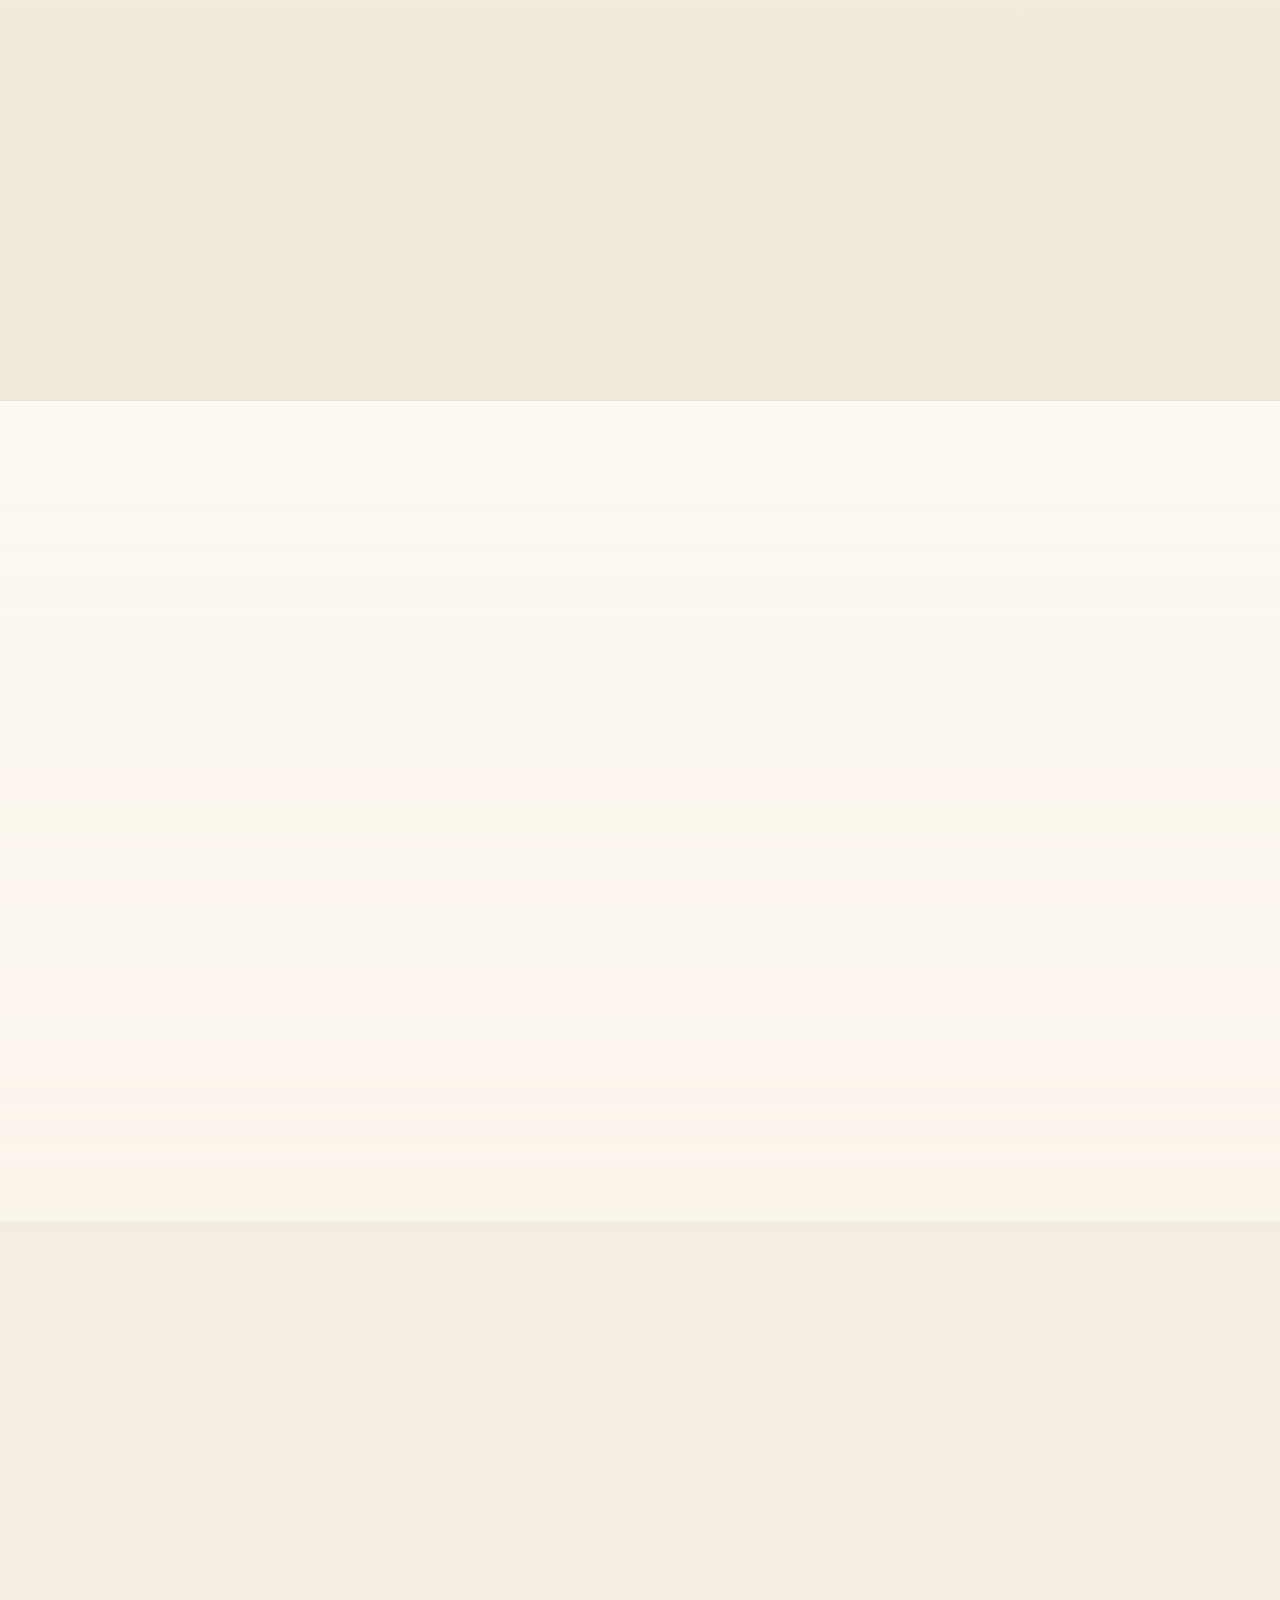
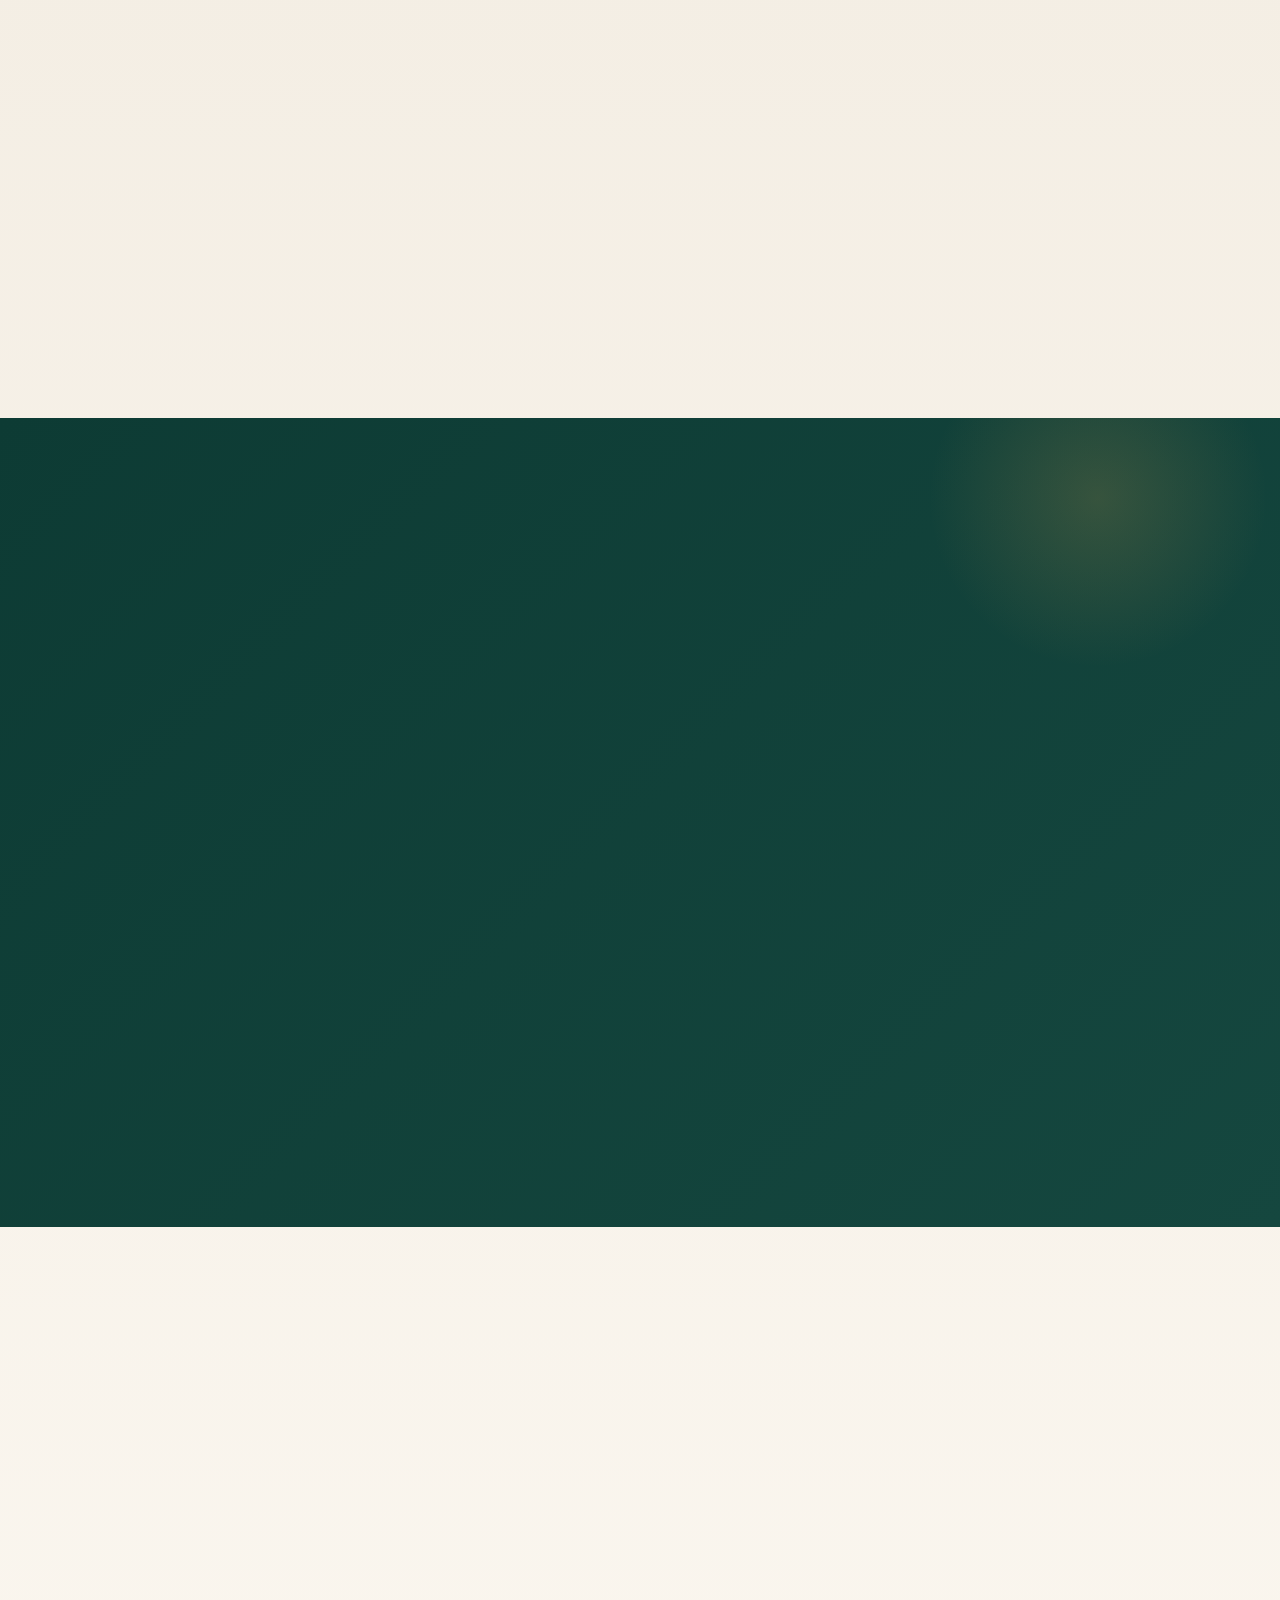
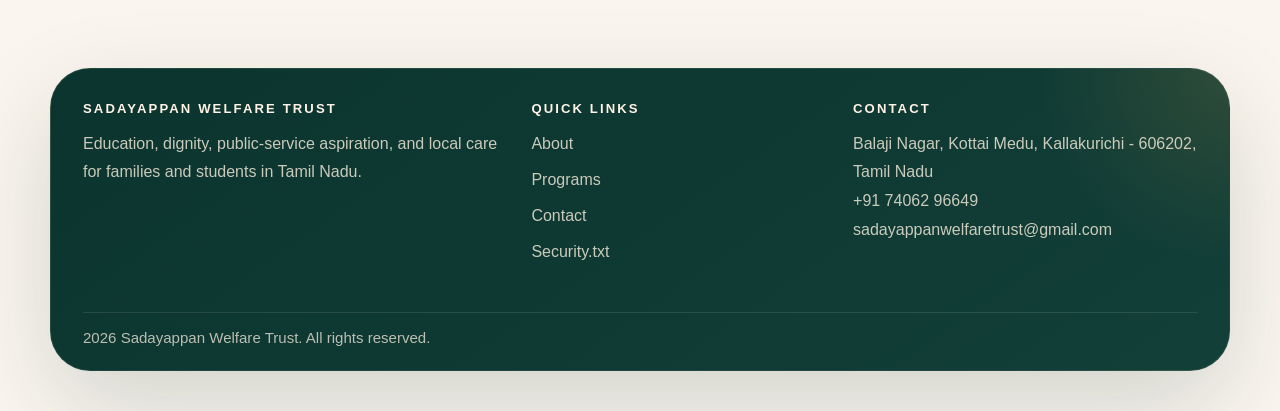
==== commit 2f5e69e5: "Launch secure hosted form flow for the trust site" ====
--- a/index.html
+++ b/index.html
@@ -49,7 +49,7 @@
         "@type": "NGO",
         "name": "Sadayappan Welfare Trust",
         "url": "https://sadayappanwelfaretrust.com/",
-        "email": "ssadayap@gmail.com",
+        "email": "sadayappanwelfaretrust@gmail.com",
         "telephone": "+91 74062 96649",
         "address": {
           "@type": "PostalAddress",
@@ -170,27 +170,11 @@
 
           <aside class="hero-panel reveal">
             <div class="hero-art">
-              <img src="assets/images/hero-emblem.svg" alt="Abstract emblem for Sadayappan Welfare Trust" />
-              <div class="hero-note">
-                <p class="eyebrow">
-                  <span class="lang-en">This relaunch focuses on</span>
-                  <span class="lang-ta">இந்த மறுதொடக்கம் மையப்படுத்துவது</span>
-                </p>
-                <ul class="hero-list">
-                  <li>
-                    <span class="lang-en">a clearer public story</span>
-                    <span class="lang-ta">தெளிவான பொதுமக்கள் அறிமுகம்</span>
-                  </li>
-                  <li>
-                    <span class="lang-en">safer contact and support flows</span>
-                    <span class="lang-ta">பாதுகாப்பான தொடர்பும் ஆதரவும்</span>
-                  </li>
-                  <li>
-                    <span class="lang-en">a stronger trust-first design</span>
-                    <span class="lang-ta">நம்பிக்கையை முன்னிலைப்படுத்தும் வடிவமைப்பு</span>
-                  </li>
-                </ul>
-              </div>
+              <img
+                class="hero-portrait"
+                src="assets/images/appa-photo.jpeg"
+                alt="Memorial portrait used by Sadayappan Welfare Trust"
+              />
             </div>
 
             <div class="hero-stat">
@@ -469,7 +453,7 @@
           <strong><span class="lang-en">Contact</span><span class="lang-ta">தொடர்பு</span></strong>
           <p>Balaji Nagar, Kottai Medu, Kallakurichi - 606202, Tamil Nadu</p>
           <p><a href="tel:+917406296649">+91 74062 96649</a></p>
-          <p><a href="mailto:ssadayap@gmail.com">ssadayap@gmail.com</a></p>
+          <p><a href="mailto:sadayappanwelfaretrust@gmail.com">sadayappanwelfaretrust@gmail.com</a></p>
         </div>
 
         <p class="footer-copy"><span data-year></span> Sadayappan Welfare Trust. All rights reserved.</p>
--- a/assets/css/styles.css
+++ b/assets/css/styles.css
@@ -171,11 +171,12 @@
 }
 
 h1 {
-  font-size: clamp(3.8rem, 7.6vw, 7.8rem);
+  font-size: clamp(3rem, 5.9vw, 5.65rem);
+  line-height: 0.94;
 }
 
 h2 {
-  font-size: clamp(2.35rem, 4.7vw, 4.95rem);
+  font-size: clamp(2.15rem, 4.2vw, 4.35rem);
 }
 
 h3 {
@@ -437,14 +438,14 @@
   width: var(--container-wide);
   margin: 0 auto;
   display: grid;
-  grid-template-columns: minmax(0, 1fr) minmax(20rem, 0.76fr);
-  gap: 3rem;
+  grid-template-columns: minmax(0, 1fr) minmax(19rem, 0.72fr);
+  gap: clamp(2rem, 4vw, 3.6rem);
   align-items: center;
 }
 
 .hero-copy {
-  padding: clamp(4rem, 11vw, 7.25rem) 0 1.5rem;
-  max-width: 43rem;
+  padding: clamp(3.4rem, 9vw, 6.1rem) 0 1.5rem;
+  max-width: 44rem;
   min-width: 0;
 }
 
@@ -456,7 +457,9 @@
 }
 
 .hero-copy h1 {
-  max-width: 12.8ch;
+  max-width: 13.5ch;
+  font-size: clamp(2.95rem, 5.15vw, 5.3rem);
+  line-height: 0.96;
   overflow-wrap: anywhere;
   text-wrap: balance;
 }
@@ -523,7 +526,7 @@
 .hero-panel {
   position: relative;
   display: grid;
-  gap: 1.35rem;
+  gap: 1.6rem;
   align-content: center;
   padding: clamp(2rem, 4vw, 4.5rem) 0 0;
   min-width: 0;
@@ -531,22 +534,36 @@
 
 .hero-art {
   position: relative;
-  width: min(33rem, 100%);
+  width: min(31rem, 100%);
   margin-left: auto;
-  padding: 1.85rem;
-  border: 1px solid rgba(255, 255, 255, 0.12);
-  border-radius: 2rem 2rem 6rem 2rem;
-  background: linear-gradient(160deg, rgba(255, 255, 255, 0.09), rgba(255, 255, 255, 0.02));
-  box-shadow: 0 30px 80px rgba(0, 0, 0, 0.18);
+  padding: 1rem;
+  border: 1px solid rgba(255, 255, 255, 0.1);
+  border-radius: 1.8rem;
+  background:
+    linear-gradient(160deg, rgba(255, 255, 255, 0.13), rgba(255, 255, 255, 0.03)),
+    radial-gradient(circle at top, rgba(240, 221, 179, 0.16), transparent 56%);
+  box-shadow: 0 32px 80px rgba(0, 0, 0, 0.2);
   overflow: hidden;
 }
 
 .hero-art::before {
   content: "";
   position: absolute;
-  inset: 1rem;
-  border: 1px solid rgba(255, 255, 255, 0.08);
-  border-radius: 1.5rem 1.5rem 5rem 1.5rem;
+  inset: 0.8rem;
+  border: 1px solid rgba(255, 255, 255, 0.12);
+  border-radius: 1.25rem 1.25rem 3.75rem 1.25rem;
+  pointer-events: none;
+}
+
+.hero-art::after {
+  content: "";
+  position: absolute;
+  right: -3rem;
+  bottom: -3rem;
+  width: 10rem;
+  height: 10rem;
+  border-radius: 50%;
+  background: radial-gradient(circle, rgba(203, 154, 74, 0.26), transparent 70%);
   pointer-events: none;
 }
 
@@ -555,6 +572,20 @@
   margin: 1rem auto 0;
   filter: drop-shadow(0 28px 56px rgba(0, 0, 0, 0.24));
   animation: emblemFloat 9s ease-in-out infinite;
+}
+
+.hero-portrait {
+  display: block;
+  width: 100%;
+  max-width: none;
+  margin: 0;
+  aspect-ratio: 0.82;
+  border-radius: 1.15rem 1.15rem 3.8rem 1.15rem;
+  object-fit: cover;
+  object-position: center 16%;
+  background: #c98668;
+  filter: drop-shadow(0 26px 44px rgba(8, 24, 21, 0.28));
+  animation: none;
 }
 
 .hero-note {
@@ -582,12 +613,16 @@
 
 .hero-stat {
   justify-self: end;
-  width: min(20rem, 100%);
-  padding: 1.3rem 1.35rem;
-  border: 1px solid rgba(255, 255, 255, 0.12);
-  border-radius: 1.5rem;
-  background: linear-gradient(180deg, rgba(255, 255, 255, 0.07), rgba(255, 255, 255, 0.02));
-  box-shadow: inset 0 1px 0 rgba(255, 255, 255, 0.08);
+  width: min(21.5rem, 100%);
+  padding: 1.45rem 1.4rem;
+  border: 1px solid rgba(255, 255, 255, 0.13);
+  border-radius: 1.7rem;
+  background:
+    radial-gradient(circle at top right, rgba(240, 221, 179, 0.14), transparent 8rem),
+    linear-gradient(180deg, rgba(255, 255, 255, 0.08), rgba(255, 255, 255, 0.02));
+  box-shadow:
+    inset 0 1px 0 rgba(255, 255, 255, 0.08),
+    var(--shadow-sm);
 }
 
 .hero-stat strong {
@@ -823,11 +858,18 @@
 
 .story-block h2,
 .page-hero__content h1 {
-  max-width: 12.6ch;
+  max-width: 13.5ch;
 }
 
 .page-hero__content h1 {
-  font-size: clamp(3.05rem, 5.7vw, 6rem);
+  font-size: clamp(2.35rem, 4.2vw, 4.45rem);
+  line-height: 0.97;
+}
+
+.section-heading h2 {
+  max-width: 14ch;
+  font-size: clamp(2rem, 3.6vw, 3.45rem);
+  line-height: 1.02;
 }
 
 .story-block h2 {
@@ -866,8 +908,10 @@
 
 .support-rail article,
 .contact-rail article {
-  padding: 1.2rem 0;
-  border-top: 1px solid rgba(255, 255, 255, 0.12);
+  padding: 1.1rem 1.15rem;
+  border: 1px solid rgba(255, 255, 255, 0.12);
+  border-radius: 1.2rem;
+  background: rgba(255, 255, 255, 0.04);
 }
 
 .faq-row {
@@ -880,7 +924,6 @@
 .signal-list li:first-child,
 .faq-row:first-child {
   border-top: 0;
-  padding-top: 0;
 }
 
 .editorial-list,
@@ -912,11 +955,18 @@
 .contact-column,
 .trust-column {
   position: relative;
-  padding: 1.55rem 0 0;
-  border-top: 1px solid var(--line-strong);
+  height: 100%;
+  padding: 1.6rem 1.35rem 1.4rem;
+  border: 1px solid rgba(13, 64, 56, 0.1);
+  border-radius: 1.45rem;
+  background:
+    linear-gradient(180deg, rgba(255, 255, 255, 0.82), rgba(255, 249, 240, 0.9)),
+    linear-gradient(135deg, rgba(203, 154, 74, 0.05), transparent 60%);
+  box-shadow: 0 16px 36px rgba(9, 31, 27, 0.06);
   transition:
     transform 0.2s ease,
-    border-color 0.2s ease;
+    border-color 0.2s ease,
+    box-shadow 0.2s ease;
 }
 
 .editorial-card::before,
@@ -927,10 +977,11 @@
 .trust-column::before {
   content: "";
   position: absolute;
-  left: 0;
-  top: -1px;
-  width: 3.25rem;
-  height: 1px;
+  left: 1.35rem;
+  top: 0;
+  width: 3.75rem;
+  height: 0.24rem;
+  border-radius: 999px;
   background: var(--accent);
 }
 
@@ -940,8 +991,9 @@
 .step-column:hover,
 .contact-column:hover,
 .trust-column:hover {
-  transform: translateY(-4px);
-  border-color: rgba(13, 64, 56, 0.32);
+  transform: translateY(-6px);
+  border-color: rgba(13, 64, 56, 0.2);
+  box-shadow: 0 22px 44px rgba(9, 31, 27, 0.09);
 }
 
 .editorial-card span,
@@ -1048,12 +1100,14 @@
 .field select,
 .field textarea {
   width: 100%;
-  padding: 1rem 1rem;
-  border: 1px solid rgba(13, 64, 56, 0.14);
-  border-radius: 1.1rem;
-  background: rgba(255, 255, 255, 0.88);
+  padding: 1rem 1.05rem;
+  border: 1px solid rgba(13, 64, 56, 0.12);
+  border-radius: 1.2rem;
+  background: linear-gradient(180deg, rgba(255, 255, 255, 0.98), rgba(255, 252, 247, 0.92));
   color: var(--ink);
-  box-shadow: inset 0 1px 0 rgba(255, 255, 255, 0.86);
+  box-shadow:
+    inset 0 1px 0 rgba(255, 255, 255, 0.86),
+    0 8px 22px rgba(9, 31, 27, 0.03);
 }
 
 .field textarea {
@@ -1071,6 +1125,7 @@
 
 .status-message {
   min-height: 1.5rem;
+  margin: 0;
   font-size: 0.94rem;
   font-weight: 700;
 }
@@ -1094,8 +1149,11 @@
 }
 
 .office-strip article {
-  padding: 1.35rem 1.2rem 0;
-  border-top: 1px solid var(--line-strong);
+  padding: 1.4rem 1.25rem 1.2rem;
+  border: 1px solid rgba(13, 64, 56, 0.1);
+  border-radius: 1.3rem;
+  background: rgba(255, 251, 244, 0.76);
+  box-shadow: 0 16px 32px rgba(9, 31, 27, 0.05);
 }
 
 .office-strip strong {
@@ -1368,7 +1426,12 @@
 
   .hero-art {
     padding: 1.2rem;
-    border-radius: 1.5rem 1.5rem 3.5rem 1.5rem;
+    border-radius: 1.5rem;
+  }
+
+  .hero-portrait {
+    border-radius: 1.05rem 1.05rem 2.9rem 1.05rem;
+    object-position: center 14%;
   }
 
   .hero-art::before {
